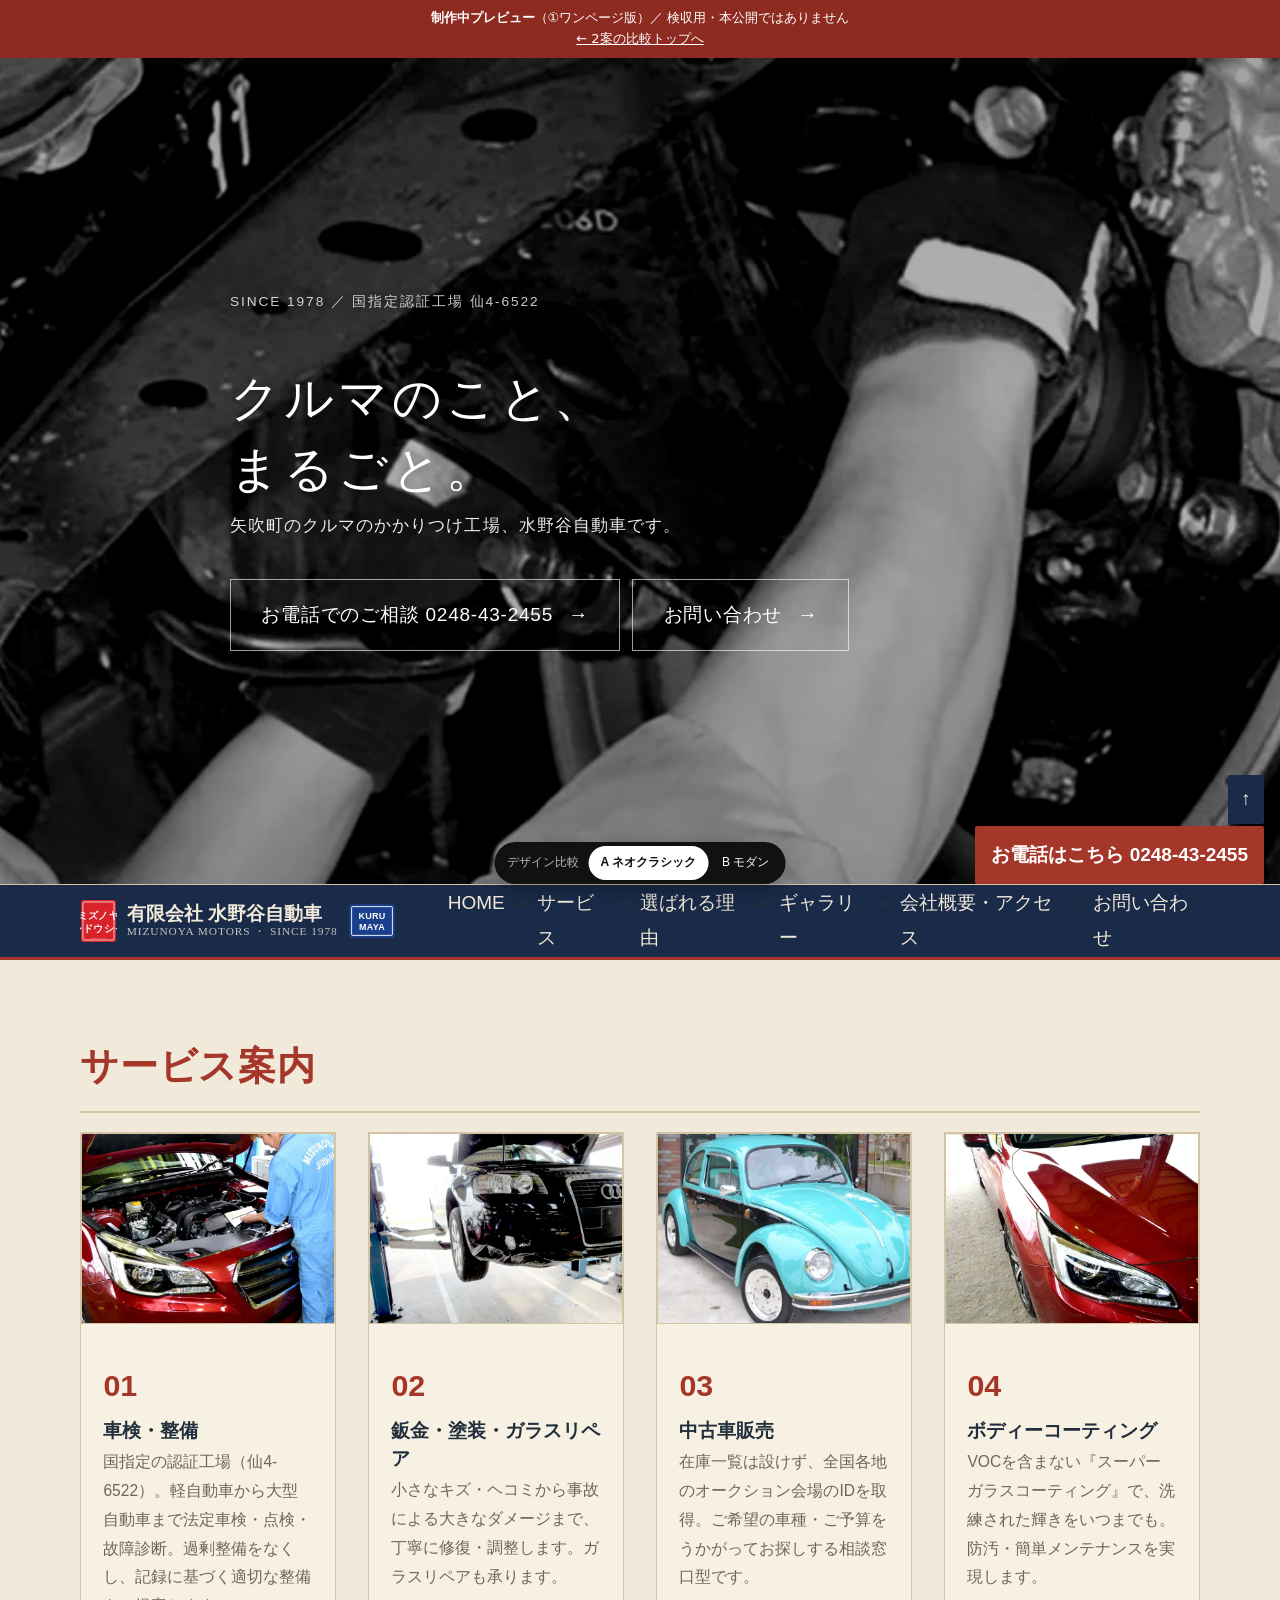
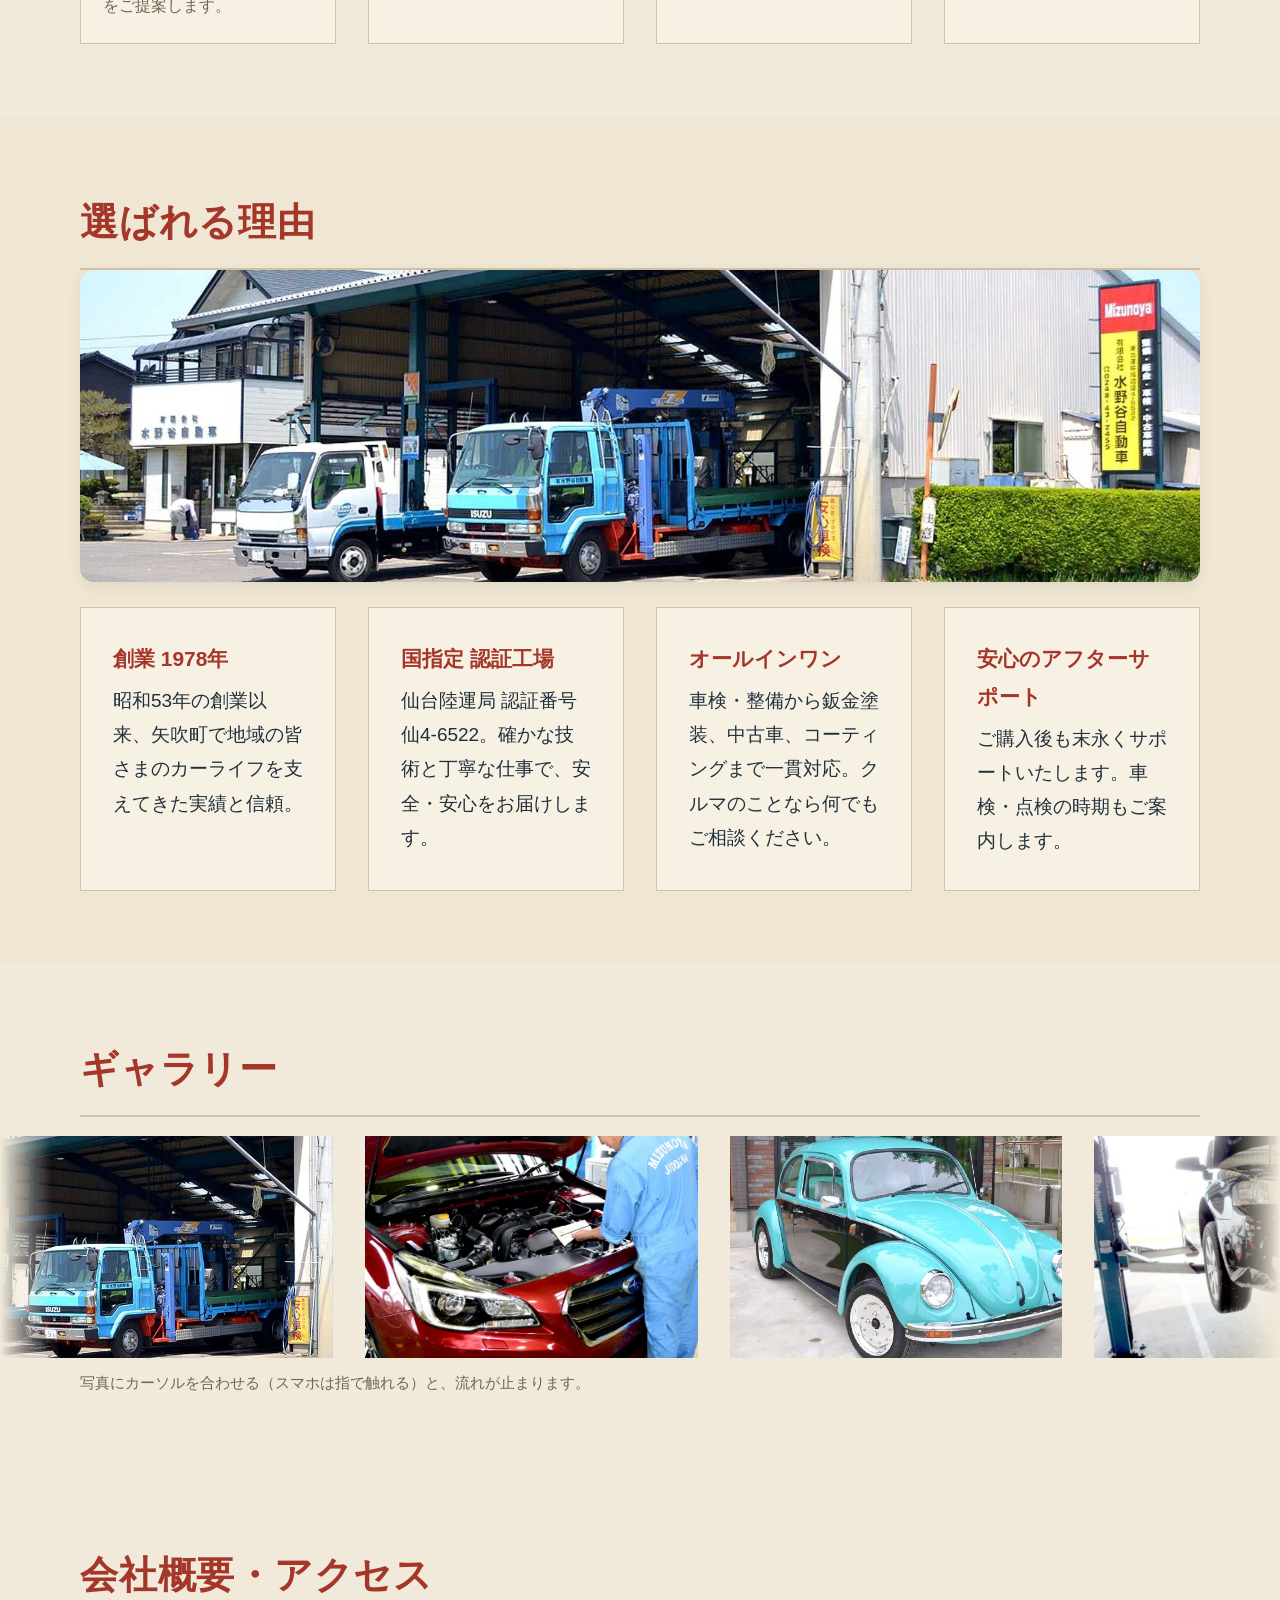
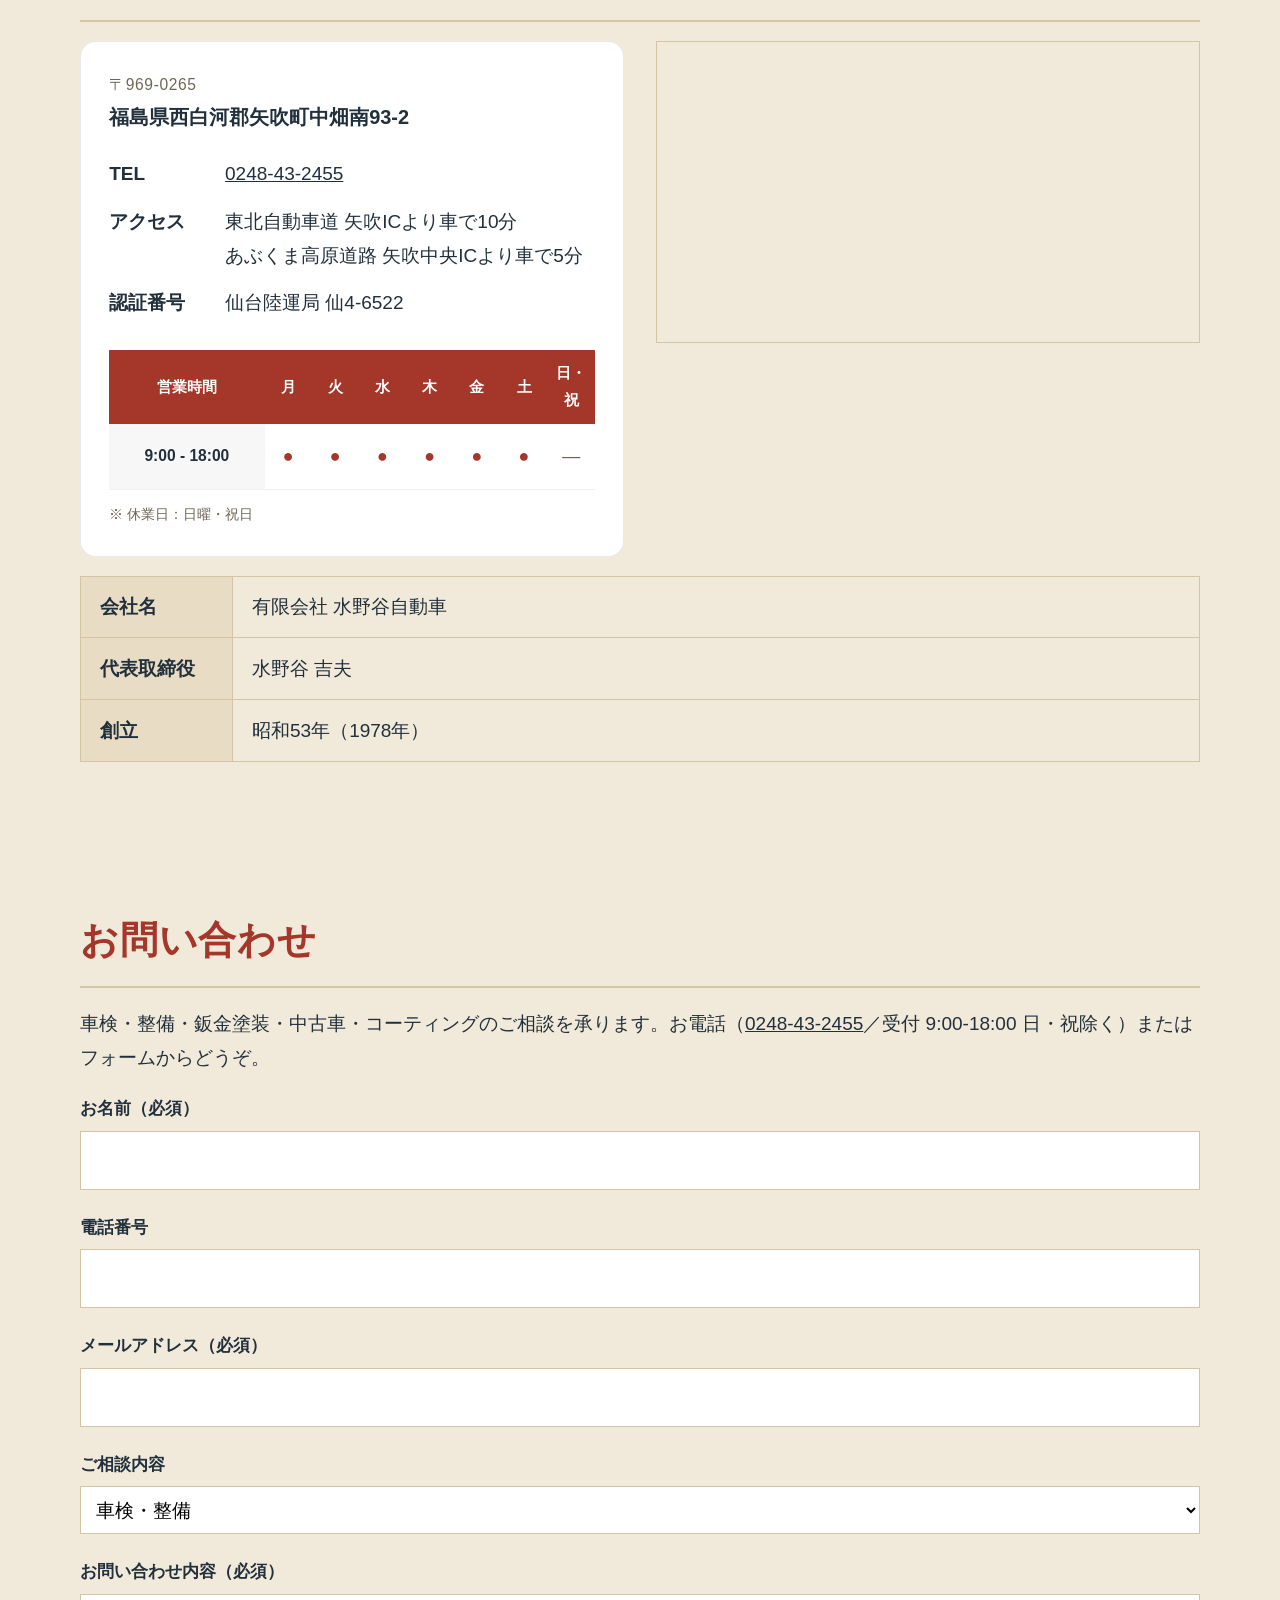
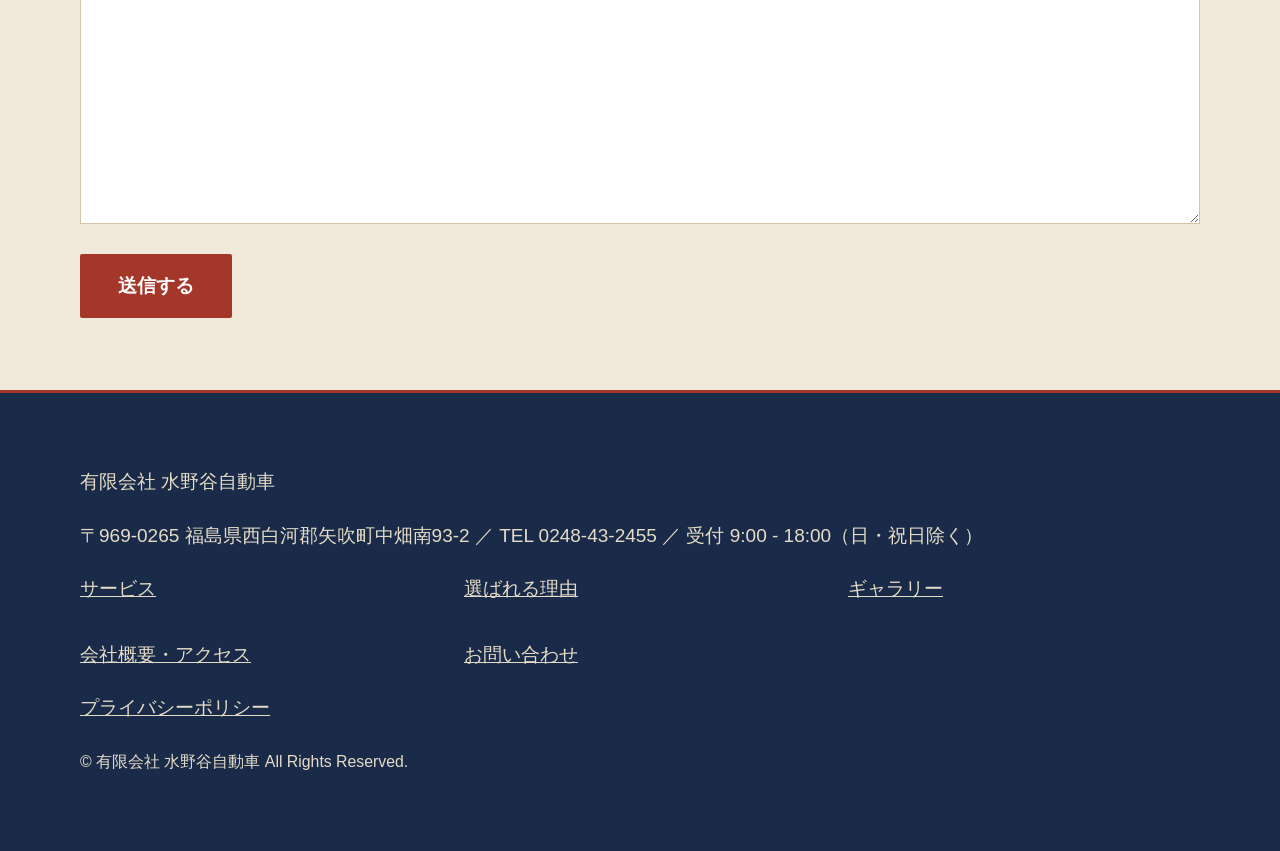
==== onepage/index.html @ 3c75d646 "選ばれる理由に会社の外観写真を追加 Co-Authored-By: Claude Opus 5 <noreply@anthropic.com> Claude-Session: https://clau" ====
<!DOCTYPE html>
<!-- =========================================================
     水野谷自動車HP 新版 ワンページ（A/B共通・実写真入り）
     2026-07-30 ルイージ（Lane A）。社長決定：7ページ→1ページスクロール型。
     ★現行公開版（別リポ mizunoya-hp @7850508）は保全。旧下層6ページは archive/ に退避。
     ★色/書体/装飾は tokens-A.css(ネオクラシック)/tokens-B.css(モダン) で切替（?theme=A/B・既定A）。
     ★写真は現行版の実写真のうち「水野谷の実店舗/実作業/実車」のみ採用。ストック（高層ビル・ヘッドセット女性）は除去済。
========================================================= -->
<html lang="ja">
<head>
  <meta http-equiv="Cache-Control" content="no-cache, no-store, must-revalidate">
  <meta http-equiv="Pragma" content="no-cache">
  <meta http-equiv="Expires" content="0">
  <meta name="robots" content="noindex,nofollow,noarchive">
<meta charset="utf-8">
<meta name="viewport" content="width=device-width, initial-scale=1">
<title>有限会社 水野谷自動車 | 福島県矢吹町のクルマのかかりつけ工場 SINCE 1978</title>
<meta name="description" content="福島県西白河郡矢吹町の有限会社 水野谷自動車。SINCE 1978、国指定認証工場（仙4-6522）。車検整備・鈑金塗装・中古車販売・ボディーコーティングまで、クルマのことをまるごとお任せください。">
<link rel="stylesheet" href="assets/css/structure.css?v=1762608315">
<script>(function(){var p=new URLSearchParams(location.search);var s;try{s=localStorage.getItem('mizTheme')}catch(e){}var t=((p.get('theme')||s||'A')+'').toUpperCase();if(t!=='B')t='A';document.documentElement.setAttribute('data-theme',t);document.write('<link id="theme-css" rel="stylesheet" href="assets/css/tokens-'+t+'.css?v=1762608315">');})();</script>
<noscript><link rel="stylesheet" href="assets/css/tokens-A.css?v=1762608315"></noscript>
<link rel="icon" href="assets/img/favicon.svg" type="image/svg+xml">
<link rel="canonical" href="https://bunchan-groobeat.github.io/mizunoya-hp/">
<meta property="og:type" content="website">
<meta property="og:site_name" content="有限会社 水野谷自動車">
<meta property="og:locale" content="ja_JP">
<meta property="og:url" content="https://bunchan-groobeat.github.io/mizunoya-hp/">
<meta property="og:title" content="有限会社 水野谷自動車 | 福島県矢吹町のクルマのかかりつけ工場 SINCE 1978">
<meta property="og:description" content="SINCE 1978、国指定認証工場（仙4-6522）。車検整備・鈑金塗装・中古車販売・ボディーコーティングまで、クルマのことをまるごとお任せください。">
<meta property="og:image" content="https://bunchan-groobeat.github.io/mizunoya-hp/assets/img/mv4.webp">
<meta name="twitter:card" content="summary_large_image">
<script type="application/ld+json">
{
  "@context": "https://schema.org",
  "@type": "AutoRepair",
  "@id": "https://bunchan-groobeat.github.io/mizunoya-hp/#business",
  "name": "有限会社 水野谷自動車",
  "alternateName": "ミズノヤシドウシャ",
  "url": "https://bunchan-groobeat.github.io/mizunoya-hp/",
  "image": "https://bunchan-groobeat.github.io/mizunoya-hp/assets/img/mv4.webp",
  "telephone": "0248-43-2455",
  "foundingDate": "1978",
  "founder": { "@type": "Person", "name": "水野谷 吉夫" },
  "address": { "@type": "PostalAddress", "postalCode": "969-0265", "addressCountry": "JP", "addressRegion": "福島県", "addressLocality": "西白河郡矢吹町", "streetAddress": "中畑南93-2" },
  "geo": { "@type": "GeoCoordinates", "latitude": 37.178028, "longitude": 140.317530 },
  "hasMap": "https://maps.google.com/?q=37.178028,140.317530",
  "areaServed": { "@type": "AdministrativeArea", "name": "福島県西白河郡矢吹町およびその周辺" },
  "openingHoursSpecification": [{ "@type": "OpeningHoursSpecification", "dayOfWeek": ["Monday","Tuesday","Wednesday","Thursday","Friday","Saturday"], "opens": "09:00", "closes": "18:00" }],
  "sameAs": ["https://www.instagram.com/yoshimasa_mizunoya/"],
  "makesOffer": [
    { "@type": "Offer", "itemOffered": { "@type": "Service", "name": "車検・整備", "description": "国指定の認証工場による車検・整備。過剰整備をなくし記録に基づく整備を提案。" } },
    { "@type": "Offer", "itemOffered": { "@type": "Service", "name": "鈑金・塗装・ガラスリペア", "description": "小さなキズから事故の大きなダメージまで。ガラスリペアも含め修復。" } },
    { "@type": "Offer", "itemOffered": { "@type": "Service", "name": "中古車販売", "description": "全国オークションIDから相談窓口型でご希望の一台をお探し。" } },
    { "@type": "Offer", "itemOffered": { "@type": "Service", "name": "ボディーコーティング", "description": "VOCを含まないスーパーガラスコーティングで輝きを長く保つ。" } }
  ]
}
</script>
<!-- FAQ余地：将来「よくある質問（車検の予約/代車/見積無料 等）」を可視ブロックで追加後に FAQPage を付与する。可視本文なしでの FAQPage は付けない（Googleガイドライン）。 -->
</head>
<body id="top">
<div style="position:sticky;top:0;z-index:99999;background:#8d2b20;color:#fff;padding:8px 12px;font-size:13px;line-height:1.6;text-align:center;font-family:system-ui,sans-serif">
  <strong>制作中プレビュー</strong>（①ワンページ版）／ 検収用・本公開ではありません
  <br><a href="../" style="color:#fff;text-decoration:underline">← 2案の比較トップへ</a>
</div>
<a class="skip-link" href="#main">本文へスキップ</a>

  <!-- 1. ヒーロー（★2026-08-10 社長指示：上段を全面写真にし、その中にメッセージを重ねる）
       旧：左にテキスト／右に写真の2カラム（.hero）
       新：写真を画面幅いっぱいの背景にして、その上に文字を置く（.hero--full）

       ★★2026-08-10 社長指示：ヘッダー（ロゴ＋ナビ）を写真の下へ移した。★★
       参考サイト（四日市モータース商会）と同じ配置。
       写真が画面の上端から始まることで、1枚の写真として成立する。
       ・ヘッダーは position:sticky のままなので、スクロールすると上端に張り付く
         （＝参考サイトと同じ挙動。ナビが使えなくなることはない）
       ・HTMLの順序を入れ替えている。読み上げ順も「写真の見出し → ナビ → 本文」になる
       ・下層6ページはヘッダーが上のまま（変更していない） -->
  <section class="hero hero--full" aria-labelledby="hero-title">
    <!-- ★写真は mv1（リフト上での下回り点検＝仕事の質感が出るクローズアップ）に変更。
         参考サイトがエンジン部品のクローズアップをモノクロで使っており、
         「店舗の外観」より「手を動かしている現場」の方がその型に近いため。
         ★店舗外観（mv4.webp）に戻す場合は src を差し替えるだけ。 -->
    <img class="hero-bg" src="assets/img/mv1.webp" alt="リフト上での下回り点検・整備" fetchpriority="high">
    <div class="hero-inner">
      <div class="wrap">
        <div class="hero-text stack">
          <!-- ★2026-08-10：社長提示の参考サイト（四日市モータース商会）の型に寄せた。
               借りたのは「規則」だけ：
                 ①全面写真をモノクロにして、その上に白文字を置く
                 ②見出しは明朝・字間を広げる（重厚・老舗の質感）
                 ③アクセント色を使わない（無彩色で通す）
                 ④リードは細い明朝で行を分け、行間を広くとる
                 ⑤ボタンは塗りをやめ、細い白枠＋右矢印にする
               文章・画像・コードは一切転記していない（文言は既存のものをそのまま使用）。 -->
          <p class="hero-badge">SINCE 1978 ／ 国指定認証工場 仙4-6522</p>
          <h1 id="hero-title" class="hero-copy">クルマのこと、<br>まるごと。</h1>
          <!-- ★2026-08-13 社長指示：「車検・整備／鈑金塗装／中古車販売／コーティング。」の行を削除。
               すぐ下のサービス案内が同じ4つを並べており重複していた。
               ★残した1行は店の位置づけ（どこの・何の店か）で、サービス一覧とは役割が違う。 -->
          <p class="hero-lead">矢吹町のクルマのかかりつけ工場、水野谷自動車です。</p>
          <p class="hero-actions">
            <a class="btn btn-tel" href="tel:0248-43-2455">お電話でのご相談 0248-43-2455</a>
            <a class="btn btn-link" href="#contact">お問い合わせ</a>
          </p>
        </div>
      </div>
    </div>
  </section>

<!-- ===== ヘッダー（★写真の下。参考サイトと同じ配置） ===== -->
<header class="site-header">
  <div class="wrap">
    <a class="site-logo" href="#top">
      <img class="logo-mark" src="assets/img/logo-temp.svg" alt="" width="40" height="48">
      <span class="logo-text"><span class="logo-ja">有限会社 水野谷自動車</span><span class="logo-en">MIZUNOYA MOTORS ・ SINCE 1978</span></span>
      <img class="logo-badge" src="assets/img/badge-temp.svg" alt="KURU MAYA" width="52" height="39">
    </a>
    <button class="nav-toggle" aria-expanded="false" aria-controls="global-nav">メニュー</button>
    <nav class="global-nav" id="global-nav" aria-label="グローバルナビ">
      <ul>
        <li><a href="#top">HOME</a></li>
        <li><a href="#service">サービス</a></li>
        <li><a href="#reason">選ばれる理由</a></li>
        <li><a href="#gallery">ギャラリー</a></li>
        <li><a href="#company">会社概要・アクセス</a></li>
        <li><a href="#contact">お問い合わせ</a></li>
      </ul>
    </nav>
  </div>
</header>

<main id="main">
  <!-- ★2026-08-13 社長指示：「選ばれる理由」と文言が被っているため、
       ここにあった「強み4つ（カンプA準拠・ヒーロー直下の帯）」を削除した。
       被っていたのは4つ中3つ＝創業1978年／確かな技術と丁寧な仕事／オールインワン。
       残す側を「選ばれる理由」にした理由＝①認証番号 仙4-6522 など裏付けのある事実が書いてある
       （強み帯は「経験豊富なスタッフが丁寧に対応します」等、どの店でも書ける決まり文句だった）
       ②ナビに載っているのは「選ばれる理由」で、強み帯は正式なセクションではなかった。
       ★強み帯にしかなかった「安心のアフターサポート」は捨てず、選ばれる理由の4つ目へ移した。
       ★復元が要る場合は commit 6ec3e6b 以前に全文が残っている。 -->

  <!-- 2. サービス（旧下層の要点を集約） -->
  <section class="section services" id="service" aria-labelledby="service-title">
    <div class="wrap stack">
      <h2 id="service-title">サービス案内</h2>
      <!-- ★2026-08-10 社長指示：サービス案内を横1列に4つ並べる（旧: cols-2 で2×2） -->
      <ul class="grid cols-4 svc-list">
        <li class="svc-item"><img class="card-media" src="assets/img/catch-maintenance.webp" alt="MIZUNOYA制服のスタッフによる車検整備" loading="lazy" width="600" height="400">
          <div class="svc-body"><span class="card-no">01</span><span class="card-title">車検・整備</span>
            <p class="card-text">国指定の認証工場（仙4-6522）。軽自動車から大型自動車まで法定車検・点検・故障診断。過剰整備をなくし、記録に基づく適切な整備をご提案します。</p></div></li>
        <li class="svc-item"><img class="card-media" src="assets/img/catch-repair.webp" alt="リフト上での鈑金・塗装作業" loading="lazy" width="600" height="400">
          <div class="svc-body"><span class="card-no">02</span><span class="card-title">鈑金・塗装・ガラスリペア</span>
            <p class="card-text">小さなキズ・ヘコミから事故による大きなダメージまで、丁寧に修復・調整します。ガラスリペアも承ります。</p></div></li>
        <li class="svc-item"><img class="card-media" src="assets/img/mv3.webp" alt="復元されたクラシックカー（中古車）" loading="lazy" width="600" height="400">
          <div class="svc-body"><span class="card-no">03</span><span class="card-title">中古車販売</span>
            <p class="card-text">在庫一覧は設けず、全国各地のオークション会場のIDを取得。ご希望の車種・ご予算をうかがってお探しする相談窓口型です。</p></div></li>
        <li class="svc-item"><img class="card-media" src="assets/img/catch-coating.webp" alt="ボディーコーティングによる艶" loading="lazy" width="600" height="400">
          <div class="svc-body"><span class="card-no">04</span><span class="card-title">ボディーコーティング</span>
            <p class="card-text">VOCを含まない『スーパーガラスコーティング』で、洗練された輝きをいつまでも。防汚・簡単メンテナンスを実現します。</p></div></li>
      </ul>
    </div>
  </section>

  <!-- 3. 選ばれる理由 -->
  <section class="section reason" id="reason" aria-labelledby="reason-title">
    <div class="wrap stack">
      <h2 id="reason-title">選ばれる理由</h2>
      <!-- ★2026-08-13 社長指示：選ばれる理由に会社の外観写真を入れる。
           mv4 は 1500×417（比3.60:1）の帯写真なので、**切らずに元の比率のまま**帯として敷く。
           ★object-fit:cover で切ると、左の事務所の社名看板と右の黄色い看板が両方とも枠外に出る
             （社名が読めるのがこの写真の価値なので、切らない方を選んだ）。
           ★理由4つの「上」に置いている＝先に店の姿を見せてから理由を読ませるため。 -->
      <figure class="reason-photo">
        <img src="assets/img/mv4.webp" alt="有限会社 水野谷自動車の店舗外観。事務所と整備工場、キャリアカー、道路沿いの看板" loading="lazy" width="1500" height="417">
      </figure>
      <!-- ★2026-08-13：3つ→4つ。削除した強み帯にしかなかった「安心のアフターサポート」を
           ここへ移したため（情報を捨てずに重複だけ消す）。あわせて cols-3 → cols-4 にして
           サービス案内と同じ4つ並びに揃えた。 -->
      <ul class="grid cols-4 reason-list">
        <li class="reason-item"><span class="reason-head">創業 1978年</span><p>昭和53年の創業以来、矢吹町で地域の皆さまのカーライフを支えてきた実績と信頼。</p></li>
        <li class="reason-item"><span class="reason-head">国指定 認証工場</span><p>仙台陸運局 認証番号 仙4-6522。確かな技術と丁寧な仕事で、安全・安心をお届けします。</p></li>
        <li class="reason-item"><span class="reason-head">オールインワン</span><p>車検・整備から鈑金塗装、中古車、コーティングまで一貫対応。クルマのことなら何でもご相談ください。</p></li>
        <li class="reason-item"><span class="reason-head">安心のアフターサポート</span><p>ご購入後も末永くサポートいたします。車検・点検の時期もご案内します。</p></li>
      </ul>
    </div>
  </section>

  <!-- 4. ギャラリー（実写真のみ）
       ★2026-08-10 社長指示：横に自動で流れるスライドにする（参考＝カネゴン整骨院の施術メニュー）。
       借りた規則：①横に自動で流れる ②画面端で写真が見切れて「先がある」と分かる ③途切れず繋がる
       ★外部ライブラリは使わない（このサイトは静的HTML＋最小JSの方針。CDN依存を増やさない）。
         CSSアニメーションで実装し、写真の並びを2組に複製して、
         1組ぶん進んだ時点で先頭に戻すことで「途切れずに繋がる」ように見せる。
       ★2組目は aria-hidden="true"（読み上げで同じ写真が2回読まれるのを防ぐ）。 -->
  <section class="section gallery" id="gallery" aria-labelledby="gallery-title">
    <div class="wrap stack">
      <h2 id="gallery-title">ギャラリー</h2>
    </div>
    <!-- ★wrap の外に出して画面幅いっぱいに流す（端で見切れる形にするため） -->
    <div class="marquee" role="group" aria-label="施設と作業の写真">
      <div class="marquee__track">
        <!-- 1組目（読み上げ対象） -->
        <figure class="marquee__item"><img src="assets/img/mv4.webp" alt="店舗外観・キャリアカー" loading="lazy" width="600" height="400"></figure>
        <figure class="marquee__item"><img src="assets/img/catch-maintenance.webp" alt="車検整備の作業" loading="lazy" width="600" height="400"></figure>
        <figure class="marquee__item"><img src="assets/img/mv3.webp" alt="復元クラシックカー" loading="lazy" width="600" height="400"></figure>
        <figure class="marquee__item"><img src="assets/img/catch-repair.webp" alt="鈑金・塗装" loading="lazy" width="600" height="400"></figure>
        <figure class="marquee__item"><img src="assets/img/maintenance-diagnostic.webp" alt="システム診断機" loading="lazy" width="600" height="400"></figure>
        <figure class="marquee__item"><img src="assets/img/catch-coating.webp" alt="ボディーコーティングの艶" loading="lazy" width="600" height="400"></figure>
        <!-- 2組目（繋ぎ目を消すための複製。読み上げ・検索の対象外） -->
        <figure class="marquee__item" aria-hidden="true"><img src="assets/img/mv4.webp" alt="" loading="lazy" width="600" height="400"></figure>
        <figure class="marquee__item" aria-hidden="true"><img src="assets/img/catch-maintenance.webp" alt="" loading="lazy" width="600" height="400"></figure>
        <figure class="marquee__item" aria-hidden="true"><img src="assets/img/mv3.webp" alt="" loading="lazy" width="600" height="400"></figure>
        <figure class="marquee__item" aria-hidden="true"><img src="assets/img/catch-repair.webp" alt="" loading="lazy" width="600" height="400"></figure>
        <figure class="marquee__item" aria-hidden="true"><img src="assets/img/maintenance-diagnostic.webp" alt="" loading="lazy" width="600" height="400"></figure>
        <figure class="marquee__item" aria-hidden="true"><img src="assets/img/catch-coating.webp" alt="" loading="lazy" width="600" height="400"></figure>
      </div>
    </div>
    <p class="wrap marquee__note">写真にカーソルを合わせる（スマホは指で触れる）と、流れが止まります。</p>
  </section>

  <!-- 5. 会社概要・アクセス -->
  <section class="section company" id="company" aria-labelledby="company-title">
    <div class="wrap stack">
      <h2 id="company-title">会社概要・アクセス</h2>
      <!-- ★2026-08-13 社長指示：アクセスをカネゴン整骨院の型にする。
           借りたのは骨格だけ＝①白い角丸カード ②〒を小さく・住所を大きく ③ラベル＋値の並び
           ④営業時間を曜日ごとの表にして ● と — で示す ⑤注記は小さくグレー。
           ★表の中身は既存の記載からのみ作成＝「受付時間 9:00-18:00（日・祝日除く）」。
             昼休み・土曜の短縮営業などは記載が無いので勝手に作らない（要確認事項として社長へ報告）。
           ★● と — は目で見る記号なので、読み上げ用に .visually-hidden で「営業」「休業」を添えている。 -->
      <div class="company-grid grid cols-2">
        <div class="access-card">
          <p class="access-zip">〒969-0265</p>
          <p class="access-addr">福島県西白河郡矢吹町中畑南93-2</p>
          <dl class="access-list">
            <div class="access-row"><dt>TEL</dt><dd><a href="tel:0248-43-2455">0248-43-2455</a></dd></div>
            <div class="access-row"><dt>アクセス</dt><dd>東北自動車道 矢吹ICより車で10分<br>あぶくま高原道路 矢吹中央ICより車で5分</dd></div>
            <div class="access-row"><dt>認証番号</dt><dd>仙台陸運局 仙4-6522</dd></div>
          </dl>
          <table class="hours-table">
            <thead>
              <tr>
                <th scope="col">営業時間</th>
                <th scope="col">月</th><th scope="col">火</th><th scope="col">水</th>
                <th scope="col">木</th><th scope="col">金</th><th scope="col">土</th>
                <th scope="col">日・祝</th>
              </tr>
            </thead>
            <tbody>
              <tr>
                <th scope="row">9:00 - 18:00</th>
                <td class="is-open">●<span class="visually-hidden">営業</span></td>
                <td class="is-open">●<span class="visually-hidden">営業</span></td>
                <td class="is-open">●<span class="visually-hidden">営業</span></td>
                <td class="is-open">●<span class="visually-hidden">営業</span></td>
                <td class="is-open">●<span class="visually-hidden">営業</span></td>
                <td class="is-open">●<span class="visually-hidden">営業</span></td>
                <td class="is-off">—<span class="visually-hidden">休業</span></td>
              </tr>
            </tbody>
          </table>
          <p class="access-note">※ 休業日：日曜・祝日</p>
        </div>
        <div class="stack">
          <div class="map-wrap"><iframe src="https://www.google.com/maps/embed?pb=!1m18!1m12!1m3!1d21385.23692636348!2d140.31753046354038!3d37.17802781918279!2m3!1f0!2f0!3f0!3m2!1i1024!2i768!4f13.1!3m3!1m2!1s0x602047feeac67baf%3A0xe16a76586732069e!2z44CSOTY5LTAyNjUg56aP5bO255yM6KW_55m95rKz6YOh55-i5ZC555S65Lit55WR5Y2X77yZ77yT4oiS77yS!5e0!3m2!1sja!2sjp!4v1603087754512!5m2!1sja!2sjp" width="100%" height="300" style="border:0" allowfullscreen loading="lazy" referrerpolicy="no-referrer-when-downgrade" title="有限会社 水野谷自動車 地図"></iframe></div>
        </div>
      </div>
      <!-- ★アクセスをカード化したことで表から抜けた「会社概要」の項目はここに残す。
           所在地・TEL・受付時間・認証番号は上のカードにあるため重複させない。 -->
      <table class="info-table">
        <tbody>
          <tr><th scope="row">会社名</th><td>有限会社 水野谷自動車</td></tr>
          <tr><th scope="row">代表取締役</th><td>水野谷 吉夫</td></tr>
          <tr><th scope="row">創立</th><td>昭和53年（1978年）</td></tr>
        </tbody>
      </table>
    </div>
  </section>

  <!-- 6. お問い合わせ -->
  <section class="section contact" id="contact" aria-labelledby="contact-title">
    <div class="wrap stack">
      <h2 id="contact-title">お問い合わせ</h2>
      <p>車検・整備・鈑金塗装・中古車・コーティングのご相談を承ります。お電話（<a href="tel:0248-43-2455">0248-43-2455</a>／受付 9:00-18:00 日・祝除く）またはフォームからどうぞ。</p>
      <!-- ★action の YOUR_FORM_ID は Formspree本番ID受領後に差し替え -->
      <form class="contact-form stack" action="https://formspree.io/f/YOUR_FORM_ID" method="POST">
        <p class="form-field"><label for="f-name">お名前<span aria-hidden="true">（必須）</span></label><input id="f-name" name="name" type="text" required autocomplete="name"></p>
        <p class="form-field"><label for="f-tel">電話番号</label><input id="f-tel" name="tel" type="tel" autocomplete="tel"></p>
        <p class="form-field"><label for="f-email">メールアドレス<span aria-hidden="true">（必須）</span></label><input id="f-email" name="email" type="email" required autocomplete="email"></p>
        <p class="form-field"><label for="f-cat">ご相談内容</label>
          <select id="f-cat" name="category">
            <option>車検・整備</option><option>鈑金・塗装・ガラスリペア</option><option>中古車販売</option><option>ボディーコーティング</option><option>その他</option>
          </select></p>
        <p class="form-field"><label for="f-msg">お問い合わせ内容<span aria-hidden="true">（必須）</span></label><textarea id="f-msg" name="message" rows="6" required></textarea></p>
        <p><button type="submit">送信する</button></p>
        <p class="form-status" hidden aria-live="polite"></p>
      </form>
    </div>
  </section>
</main>

<!-- ===== フッター ===== -->
<footer class="site-footer">
  <div class="wrap stack">
    <p>有限会社 水野谷自動車</p>
    <p>〒969-0265 福島県西白河郡矢吹町中畑南93-2 ／ TEL 0248-43-2455 ／ 受付 9:00 - 18:00（日・祝日除く）</p>
    <nav aria-label="フッターナビ"><ul class="grid cols-3">
      <li><a href="#service">サービス</a></li>
      <li><a href="#reason">選ばれる理由</a></li>
      <li><a href="#gallery">ギャラリー</a></li>
      <li><a href="#company">会社概要・アクセス</a></li>
      <li><a href="#contact">お問い合わせ</a></li>
    </ul></nav>
    <p class="footer-sub"><a href="privacy.html">プライバシーポリシー</a></p>
    <p><small>&copy; 有限会社 水野谷自動車 All Rights Reserved.</small></p>
  </div>
</footer>

<a class="floating-tel" href="tel:0248-43-2455">お電話はこちら 0248-43-2455</a>
<a class="return-top" href="#top" aria-label="ページ上部へ戻る">↑</a>
<script src="assets/js/site.js?v=1762608315"></script>
</body>
</html>
---- onepage/assets/css/structure.css ----
/* =========================================================
   水野谷自動車HP 新版 — 構造CSS（A/B共通・デザイン非依存）
   2026-07-30 ルイージ作成（Lane A）
   ---------------------------------------------------------
   ★このファイルには「A/Bで割れる装飾（色・書体・影・角丸・具体的な余白の作り込み）」は書かない。
     書いてよいのは：リセット／ボックスモデル／レイアウト骨格（grid/flex）／レスポンシブ／
     アクセシビリティ（可視フォーカス等）／構造的な間隔スケールのみ。
   ★色・書体は下の :root プレースホルダ（グレースケール仮）を参照する。
     8/1の社長A/B選定後、design-tokens.css（別ファイル）で上書きして確定させる想定。
========================================================= */

/* ---- デザイントークン（プレースホルダ・グレースケール仮） ---- */
/* ※本番の色/書体は A/B 選定後に design-tokens.css で上書きする。ここは骨格を成立させるための最小仮値。 */
:root{
  --color-text: #1a1a1a;          /* 仮 */
  --color-bg: #ffffff;            /* 仮 */
  --color-muted: #666666;         /* 仮 */
  --color-line: #dddddd;          /* 仮 */
  --color-brand: #555555;         /* 仮（A/Bで確定） */
  --color-accent: #333333;        /* 仮（A/Bで確定） */
  --font-base: system-ui, -apple-system, "Hiragino Sans", "Yu Gothic", sans-serif; /* 仮 */
  --font-head: var(--font-base);  /* 仮（A/Bで見出し書体を確定） */

  /* 構造トークン（デザイン非依存・確定でよい） */
  /* ★★2026-08-10 真因の是正：「画像以外が小さい」の原因はコンテナ幅だった。★★
     社長の環境（CSS幅 約3840px＝4K）では上限1560pxで頭打ちになり、
     コンテンツが画面の41%に収まって左右が広大に空いていた
     （太郎の環境1919pxでは75%を使えていたため気づけなかった）。
     写真だけ width:100% で画面幅に追従するので、対比で文字が小さく見える。
     → 上限を 1560px → 2000px へ。4K画面で52%まで使えるようになる。
     ★上限を外さない理由：長い文章の1行が伸びすぎると読みにくい（日本語は40〜50文字が限度）。
       文章が長い箇所は個別に max-width を当てている（例：ヒーローの文字ブロック820px）。 */
  /* ★★2026-08-10 確定：「太郎の環境（CSS 1919px）の見え方がベスト」と社長判断。★★
     その環境ではコンテナが画面の74%（1420px）だった。この比率を画面幅に比例させる。
     上限2900pxは 4K（3840px）で 74% を確保できる値。
       1919px → 1420px（74%）＝太郎の環境そのまま
       2560px → 1894px（74%）
       3840px → 2842px（74%）＝社長の環境で太郎と同じ比率になる */
  --wrap-max: clamp(1120px, 74vw, 2900px);
  --gap: clamp(16px, 3vw, 32px);
  --section-y: clamp(40px, 6vw, 72px);   /* カンプ密度に合わせ過剰余白を抑制 */
  --header-h: 64px;
}

/* ---- リセット ---- */
*,*::before,*::after{ box-sizing:border-box; }
html{
  -webkit-text-size-adjust:100%; scroll-behavior:smooth;
  /* ★2026-08-10 社長指摘「画像以外が小さい」の是正。
     原因：基準フォントサイズを指定していなかったため、どんな大画面でもブラウザ既定の16pxのまま。
           写真は width:100% で画面幅に追従するので、大きな画面では写真だけが大きくなり、
           文字が取り残されて小さく見えていた。
     対策：基準を画面幅に連動させる。rem 指定の文字（本文・見出し・ラベル）がまとめて追従する。
     ★下限16pxは維持（小さい画面で読めなくならないように）。上限20pxで止める（際限なく大きくしない）。 */
  /* ★★2026-08-10 再是正：社長の環境はCSS上「約960px幅」として扱われている★★
     （高解像度モニタ／OSの拡大設定のため。スクリーンショットの実測から逆算した）。
     1.15vw だと 960px では 11px しか出ず、下限17pxのまま＝小さく見えていた。
     ・下限を18pxに上げる（960px相当の環境で効く値）
     ・係数を1.3vwに上げ、1568px付近で20px、1920pxで21pxに届かせる
     ★vw だけに頼ると「画面が広い＝文字も大きい」前提になるが、
       高DPI環境では画面が物理的に大きくても vw の値は小さい。下限側が効く設計にする。 */
  /* ★★2026-08-10 三度目の是正：上限21pxで止まっていたのが原因の可能性が高い。★★
     社長の画面では「太郎の画面より小さい」＝社長の環境の方がCSS幅が広く、
     vwの値が上限に達して頭打ちになっていたと考えられる（4K相当の可能性）。
     ・上限を 21px → 28px へ引き上げ、広い画面でも伸びるようにする
     ・係数は 1.3vw → 0.68vw に下げる（そうしないと中間の画面で急に大きくなる）
     ★プレビュー入口に画面幅の診断表示を入れた。実測値が分かり次第、この数値を確定させる。 */
  /* ★★2026-08-10 確定：太郎の環境（1919px）で基準19px＝画面幅の0.99%。
     この比率をそのまま係数にする。これで社長の環境（3840px）では38pxになり、
     太郎の画面と「同じ比率」＝同じ見え方になる。
       下限19px … 狭い画面（スマホ〜1920px）では19pxを保つ＝太郎の環境の値
       上限40px … 際限なく大きくしない歯止め（4Kで38pxなので実質かからない） */
  font-size:clamp(19px, 0.99vw, 40px);
}
body{ margin:0; font-family:var(--font-base); color:var(--color-text); background:var(--color-bg); line-height:1.8; }
img,svg,video{ max-width:100%; height:auto; display:block; }
a{ color:inherit; }
h1,h2,h3,h4,p,ul,ol,figure{ margin:0; }
ul[class]{ list-style:none; padding:0; }
button{ font:inherit; cursor:pointer; }

/* ---- 可読性・アクセシビリティ ---- */
:focus-visible{ outline:2px solid var(--color-accent); outline-offset:2px; }
.visually-hidden{ position:absolute; width:1px; height:1px; padding:0; margin:-1px; overflow:hidden; clip:rect(0 0 0 0); white-space:nowrap; border:0; }
.skip-link{ position:absolute; left:8px; top:-40px; background:var(--color-bg); padding:8px 12px; transition:top .2s; z-index:1000; }
.skip-link:focus{ top:8px; }

/* ---- レイアウト骨格 ---- */
.wrap{ width:min(100% - 2*var(--gap), var(--wrap-max)); margin-inline:auto; }
.section{ padding-block:var(--section-y); }
.stack > * + *{ margin-top:1em; }
.grid{ display:grid; gap:var(--gap); }
.cols-2{ grid-template-columns:repeat(2, 1fr); }
.cols-3{ grid-template-columns:repeat(3, 1fr); }
.cols-4{ grid-template-columns:repeat(4, 1fr); }

/* ---- ヘッダー/ナビ（骨格） ---- */
.site-header{ position:sticky; top:0; z-index:100; background:var(--color-bg); border-bottom:1px solid var(--color-line); }
.site-header .wrap{ display:flex; align-items:center; justify-content:space-between; min-height:var(--header-h); }
.global-nav ul{ display:flex; gap:var(--gap); }
.nav-toggle{ display:none; background:none; border:1px solid var(--color-line); padding:8px 12px; }

/* ロゴ（カンプ準拠：赤カタカナロゴ＋社名＋KURU MAYAバッジ） */
.site-header{ min-height:auto; }
.site-header .wrap{ min-height:72px; gap:12px; }
.site-logo{ display:flex; align-items:center; gap:10px; text-decoration:none; flex:0 0 auto; }
.logo-mark{ height:44px; width:auto; display:block; }
.logo-badge{ height:36px; width:auto; display:block; }
.logo-text{ display:flex; flex-direction:column; line-height:1.12; }
.logo-ja{ font-weight:800; font-size:1.02rem; white-space:nowrap; }
.logo-en{ font-size:.6rem; letter-spacing:.08em; opacity:.8; white-space:nowrap; }

/* 強み4つ帯 */
.strength-list{ list-style:none; padding:0; }
.st-head{ display:block; font-weight:700; margin-bottom:.3em; }

@media (max-width:900px){ .logo-en{ display:none; } }
@media (max-width:768px){ .logo-badge{ display:none; } .logo-ja{ font-size:.9rem; } .strength-list.cols-4{ grid-template-columns:1fr 1fr; } }

/* ---- カード骨格（サービス一覧など） ---- */
.card{ border:1px solid var(--color-line); padding:var(--gap); display:block; }

/* ---- フッター骨格 ---- */
.site-footer{ border-top:1px solid var(--color-line); padding-block:var(--section-y); }

/* ---- パンくず骨格 ---- */
.breadcrumb{ font-size:.85rem; color:var(--color-muted); padding-block:12px; }
.breadcrumb ol{ display:flex; flex-wrap:wrap; gap:.4em; list-style:none; padding:0; margin:0; }

/* ---- フォーム骨格 ---- */
.form-field{ display:block; }
.form-field label{ display:block; margin-bottom:.3em; }
.form-field input,.form-field textarea,.form-field select{ width:100%; padding:.6em; border:1px solid var(--color-line); font:inherit; }
.form-status{ margin-top:1em; }
.form-status[hidden]{ display:none; }

/* ---- フローティング電話（骨格・位置のみ） ---- */
.floating-tel{ position:fixed; right:16px; bottom:16px; z-index:200; padding:12px 16px; border:1px solid var(--color-line); background:var(--color-bg); }
.return-top{ position:fixed; right:16px; bottom:76px; z-index:200; }

/* ---- レスポンシブ（骨格・スマホファースト） ---- */
@media (max-width: 768px){
  .cols-2,.cols-3,.cols-4{ grid-template-columns:1fr; }
  .global-nav{ display:none; }
  .global-nav.is-open{ display:block; position:absolute; left:0; right:0; top:var(--header-h); background:var(--color-bg); border-bottom:1px solid var(--color-line); }
  .global-nav.is-open ul{ flex-direction:column; padding:var(--gap); }
  .nav-toggle{ display:inline-block; }
}
@media (min-width: 769px) and (max-width: 1024px){
  .cols-4{ grid-template-columns:repeat(2, 1fr); }
}

/* ---- A/B比較トグル（提示・比較用。最終版では削除） ---- */
.theme-toggle{ position:fixed; left:50%; bottom:16px; transform:translateX(-50%); z-index:500;
  display:flex; align-items:center; gap:2px; background:#111; color:#fff; padding:4px; border-radius:999px;
  font-size:12px; box-shadow:0 6px 20px rgba(0,0,0,.3); }
.theme-toggle .tt-label{ padding:0 8px; opacity:.7; }
.theme-toggle a{ color:#fff; text-decoration:none; padding:6px 12px; border-radius:999px; white-space:nowrap; }
.theme-toggle a[aria-current="true"]{ background:#fff; color:#111; font-weight:700; }
@media (max-width:520px){ .theme-toggle{ font-size:11px; } .theme-toggle .tt-label{ display:none; } }

/* ---- ワンページ：アンカーのスクロール位置（sticky header分オフセット） ---- */
main > section[id]{ scroll-margin-top: calc(var(--header-h) + 8px); }

/* ---- ヒーロー/メディアのレイアウト（骨格・テーマ共通） ---- */
.hero{ padding-block: clamp(28px,5vw,64px); }
.hero .wrap{ display:grid; gap:var(--gap); grid-template-columns:1.05fr .95fr; align-items:stretch; }
.hero-text{ align-self:center; }
.hero-media{ display:flex; }
.hero-media img{ width:100%; height:100%; min-height:260px; max-height:460px; object-fit:cover; }
.hero-copy{ word-break:normal; overflow-wrap:break-word; }
/* ★2026-08-10：スマホで見出しの改行が不自然になる件の是正（社長指摘）。
   原因＝<br> で改行位置を決めているが、その行が画面幅に収まらないと勝手に折り返し、
   最終行に1〜2文字だけ残る（例：「ご希望から探しま／す。」）。
   text-wrap:balance は各行の長さを均等化するので、この1〜2文字の孤立が起きにくくなる。
   ★文言もHTMLも変えないため、社長検収済みページの内容には一切影響しない。
   ★非対応ブラウザでは無視されるだけで崩れない（プログレッシブ・エンハンスメント）。 */
.hero-copy{ text-wrap: balance; }
/* リード文は balance より pretty が適切（最終行に1語だけ残るのを防ぐ用途） */
.hero-lead, .page__desc{ text-wrap: pretty; }

/* =========================================================
   トップのヒーロー：全面写真＋文字を重ねる（★2026-08-10 社長指示）
   ★既存の .hero（下層ページの2カラム）は一切変えていない。
     .hero--full が付いたときだけ上書きする形にしている。
   ========================================================= */
.hero--full{
  position:relative;
  padding:0;                 /* .hero の上下padding を打ち消す（写真を端まで見せる） */
  display:grid;
  /* ★文字は縦の中央〜やや下。参考サイトが「写真を十分に見せてから文字が現れる」配置のため */
  align-items:center;
  overflow:hidden;
  /* スマホは縦に伸びすぎないよう svh（アドレスバーを除いた実高さ）を使う */
  min-height:clamp(480px, 74svh, 760px);
  isolation:isolate;         /* 下の ::after が他の要素に影響しないよう層を閉じる */
  background:#111;           /* 写真の読み込み前でも白飛びしない */
}
/* 写真は背景として全面に敷く。object-fit:cover で縦横比を保ったまま埋める */
.hero--full .hero-bg{
  position:absolute; inset:0;
  width:100%; height:100%;
  object-fit:cover;
  object-position:center center;
  z-index:0;
  /* ★モノクロ化（参考サイトの質感）。
     grayscale だけだと眠くなるので、コントラストを少し立てて締める。 */
  filter:grayscale(1) contrast(1.08) brightness(.82);
}
/* ★暗幕。参考サイトはPC表示で暗幕をほぼ使っていない（写真自体が暗いため）。
   ★2026-08-10 是正：左を濃く落としていたら「写真が見えず文字だけ目立つ」状態になり、
   PCで見づらくなっていた（社長指摘）。全体をごく薄く均一に落とすだけにする。 */
.hero--full::after{
  content:'';
  position:absolute; inset:0;
  background:linear-gradient(to bottom, rgba(0,0,0,.22) 0%, rgba(0,0,0,.14) 45%, rgba(0,0,0,.3) 100%);
  z-index:1;
}

/* ---- 暗幕の濃さ：比較用の修飾クラス（★2026-08-13 社長指示「実物を見て決める」） ----
   「薄め」は現行と同じ値をそのまま書いている＝基準点として動かさないため。
   詳細度は .hero--full::after と同じ土俵なので、クラスを1つ足せば勝てる。
   ★決まったら勝った方の値を .hero--full::after 本体へ書き戻し、この2クラスは削除する。 */
.hero--full.ov-light::after{
  background:linear-gradient(to bottom, rgba(0,0,0,.22) 0%, rgba(0,0,0,.14) 45%, rgba(0,0,0,.30) 100%);
}
.hero--full.ov-strong::after{
  background:linear-gradient(to bottom, rgba(0,0,0,.50) 0%, rgba(0,0,0,.42) 45%, rgba(0,0,0,.60) 100%);
}

/* ---- 写真の「引き」：どこまで切らずに見せるか（★2026-08-13 社長指示「もっと画像ひけないか」） ----
   前提の実測：catch-maintenance は 800×560（1.43:1）。ヒーロー枠は 1919×760（2.53:1）。
   object-fit:cover は枠を埋める最小倍率まで拡大するので 2.40倍になり、
   表示は 1919×1343 ＝ **上下あわせて583px（43%）が切り落とされている**。
   ★元素材にこれ以上引いた写真は無い（受け渡しzipを全点確認済み）。よって表示側で引く。

   ・hero--tall    … 枠を高くして切り落とし量を減らす（43% → 約25%）。写真は大きいまま
   ・hero--contain … 切らずに全体を見せる。左右に余る分は同じ写真を強くぼかして埋める
                     （単色で埋めると「余白」に見えるが、ぼかしなら1枚の写真として繋がって見える）
   ★決まったら勝った方を .hero--full 本体へ書き戻し、残りは削除する。 */
.hero--full.hero--tall,
/* ★contain にも同じ高さを与える。低い枠のまま全体表示すると写真が横に収まりきらず、
   左右のぼかしが画面の43%を占めて「素材不足を誤魔化している」ように見えた（実測・2026-08-13）。
   枠を高くすると写真が1420pxまで伸び、ぼかしは26%に下がる。 */
.hero--full.hero--contain{ min-height:clamp(560px, 92svh, 1080px); }

.hero--full.hero--contain .hero-bg{ object-fit:contain; }
/* ぼかしの下地。--hero-img は生成時にインラインstyleで渡す（写真ごとに変わるため）。
   inset を負にしているのは、blur の縁が内側に淡く出るのを枠の外へ逃がすため。
   ★.hero--full は overflow:hidden なので、はみ出しは見えない。 */
.hero--full.hero--contain::before{
  content:'';
  position:absolute; inset:-5%;
  z-index:0;
  background-image:var(--hero-img);
  background-size:cover;
  background-position:center center;
  filter:grayscale(1) blur(28px) brightness(.55);
}
/* スマホは縦長で、contain だと写真が細い帯になって何が写っているか分からなくなる。
   縦画面では従来どおり cover（切って埋める）に戻す。 */
@media (max-width:768px){
  .hero--full.hero--contain .hero-bg{ object-fit:cover; }
  .hero--full.hero--contain::before{ display:none; }
}

/* ---- ヘッダー色：紺／白（★2026-08-13 社長指示） ----
   ★★セレクタを `:root[data-theme] .site-header.hdr--*` にする理由（.hero--split で踏んだ罠と同じ）★★
   tokens-A.css の `:root[data-theme="A"] .site-header`（詳細度 0,3,0）が structure.css より後に読まれる。
   ・素の `.site-header.hdr--navy`（0,2,0）→ 負ける
   ・`:root[data-theme] .site-header.hdr--navy`（0,4,0）→ 勝つ ← これを使う
   ★紺＝テーマAの既定色、白＝テーマBの既定色。よってこの2択は事実上 A/B案 と連動する。
   ★決まったら勝った方だけを残し、負けた方のクラスは削除する。 */
:root[data-theme] .site-header.hdr--navy{ background:#1a2b49; border-bottom:3px solid #a4362a; }
:root[data-theme] .site-header.hdr--navy a{ color:#f1e9d9; }
:root[data-theme] .site-header.hdr--navy .nav-toggle{ color:#f1e9d9; border-color:#3a4a68; background:transparent; }
:root[data-theme] .site-header.hdr--white{ background:#fff; border-bottom:1px solid #d9d9d9; }
:root[data-theme] .site-header.hdr--white a{ color:#1a1a1a; }
:root[data-theme] .site-header.hdr--white .nav-toggle{ color:#1a1a1a; border-color:#d9d9d9; background:transparent; }
.hero--full .hero-inner{ position:relative; z-index:2; width:100%; padding-block:clamp(28px,5vw,56px); }
/* ★.hero .wrap は2カラム（テキスト＋写真）指定なので、写真が背景に移った全面版では1カラムに戻す。
   これを書かないと、文字が左半分の幅に押し込まれて右半分が空く。 */
.hero--full .wrap{ grid-template-columns:1fr; }
/* 写真の上なので、テーマA/Bに関わらず白系で固定する（可読性を優先）
   ★★セレクタを `:root[data-theme]` から始めるのは必須。★★
   tokens-A.css は `:root[data-theme="A"] .hero-copy{ color:var(--color-brand) }`（濃紺）を
   structure.css より後に読み込むため、`.hero--full .hero-copy`（クラス2つ）では負けて
   見出しが濃紺のまま＝暗い写真に沈んで読めなくなる（2026-08-10 実機で発生）。
   font-size だけ対処して color を忘れていたのが原因。色・枠・背景も同じ強さで書く。 */
/* ★2026-08-10 是正：PC では文字ブロックを中央に置く（参考サイトのPC表示に合わせる）。
   左に寄せていたら、広い画面で文字が左端に孤立して見づらくなっていた（社長指摘）。
   ブロックは中央、ブロックの中身は左揃え（参考サイトと同じ形）。 */
:root[data-theme] .hero--full .hero-text{
  color:#fff;
  /* ★★2026-08-10 重要：max-width ではなく width で指定する。★★
     justify-self:center を当てた grid item は「内容に合わせて縮む」（fit-content）ため、
     max-width:820px を書いても実際の幅は最も広い子要素（見出し＝約460px）に留まる。
     その結果ボタン2つ（合計約564px）が入りきらず、PCでも縦2段に折り返していた。
     width で幅を確定させれば、ボタンは横に並ぶ。 */
  width:min(820px, 100%);
  /* ★grid の子なので margin:auto だけでは中央に来ない（stretch で左詰めになる）。
     justify-self:center が要る。ここを落としていて左寄りのままだった。 */
  justify-self:center;
  margin-inline:auto;
  text-align:left;
}
:root[data-theme] .hero--full .hero-copy{ color:#fff; text-shadow:0 2px 14px rgba(0,0,0,.55); }
:root[data-theme] .hero--full .hero-lead{ color:rgba(255,255,255,.92); text-shadow:0 1px 10px rgba(0,0,0,.6); }
/* ★前置きは枠を付けず、細い白文字で小さく置く（参考サイトの型。枠を付けると軽くなる） */
:root[data-theme] .hero--full .hero-badge{
  display:block;
  color:rgba(255,255,255,.8);
  background:none; border:none; padding:0; border-radius:0;
  letter-spacing:.14em;
  font-weight:400;
  margin-bottom:.8em;
  text-shadow:0 1px 8px rgba(0,0,0,.6);
}
/* ★ボタンは塗りをやめ、細い白枠＋右矢印にする（参考サイトの型）。
   塗りボタンは元気で親しみやすいが、重厚さは出ない。
   ★下部の常時表示の電話ボタン（.floating-tel）は塗りのまま残している
     ＝実用（すぐ電話したい人）を犠牲にしないため。 */
:root[data-theme] .hero--full .hero-actions{ display:flex; flex-wrap:wrap; gap:12px; margin-top:1.8em; }
/* ★ここも `:root[data-theme]` 必須。テーマ側が .btn-tel に赤の塗りを当てているため、
   詳細度で勝たないと枠線ボタンにならない（実機で塗りのまま出ていた）。 */
:root[data-theme] .hero--full .hero-actions .btn,
:root[data-theme] .hero--full .hero-actions .btn-tel,
:root[data-theme] .hero--full .hero-actions .btn-link{
  background:none;
  background-color:transparent;
  color:#fff;
  border:1px solid rgba(255,255,255,.62);
  border-radius:0;
  padding:.95em 1.6em;
  letter-spacing:.04em;
  font-weight:400;
  display:inline-flex; align-items:center; gap:.8em;
  transition:background-color .2s ease, border-color .2s ease;
}
:root[data-theme] .hero--full .hero-actions .btn::after{ content:'→'; font-size:1.05em; line-height:1; }

/* ---- ボタンの主従（★2026-08-13 社長「電話番号、お問い合わせが微妙」） ----
   直した3点：
   ①🔴**電話番号が折り返しで割れていた**（`white-space` 未指定。幅が足りないと「0248-43-」/「2455」
     の2行になる。実測で発生）→ nowrap で絶対に割らせない
   ②電話と問い合わせが**同じ見た目で主従が無かった**（上の1本のセレクタで両方を同じ姿にしていた）
     → 電話＝白ベタで最前面、問い合わせ＝細枠のまま。写真の上で白ベタが一番強い
   ③電話にも「→」が付いていた → 矢印は「次に進む」の記号で発信の合図ではないので外す
   ★★セレクタは `:root[data-theme]` から始めること。★★
     上の既存ルールが (0,5,0) なので、`.hero--full.btn-v2 ...`（0,4,0）では負ける。
   ★HTMLは一切変えていない（CSSだけで主従を作る）＝確定後に本体へ写しやすい。 */
:root[data-theme] .hero--full.btn-v2 .hero-actions .btn-tel{
  background:#fff;
  background-color:#fff;
  color:#111;
  border-color:#fff;
  font-weight:700;
  white-space:nowrap;
}
:root[data-theme] .hero--full.btn-v2 .hero-actions .btn-tel::after{ content:none; }
:root[data-theme] .hero--full.btn-v2 .hero-actions .btn-tel:hover,
:root[data-theme] .hero--full.btn-v2 .hero-actions .btn-tel:focus-visible{
  background-color:#f1e9d9;
  border-color:#f1e9d9;
}
/* 電話を主役にした以上、問い合わせは一段引く（枠線を細く・文字を白のまま） */
:root[data-theme] .hero--full.btn-v2 .hero-actions .btn-link{
  border-color:rgba(255,255,255,.5);
}

/* ---- 電話ボタンを差し色の赤にする（★2026-08-13 社長「メッセージとの差別化ができていない」） ----
   ★白ベタでは足りない理由＝**ヒーローの文字がすべて白**なので、白いボタンは
     見出し・リードと同じ色の面になり「メッセージの一部」に見える。色を変えて初めて層が分かれる。
   ★赤は新しい色ではない。**元に戻すだけ**である：
     ・`tokens-A.css` に `:root[data-theme="A"] .btn-tel{ background:var(--color-accent) }` が元からある
       （全面写真化したとき、上のルールでわざわざ打ち消して白枠にしていた）
     ・右下の常時表示ボタン `.floating-tel` も同じ `--color-accent`
     → 赤にすると「電話＝赤」がサイト全体で一貫する
   ★`var(--color-accent)` を使うのでテーマに追従する（A＝ブリック赤 #a4362a／B＝鮮赤 #e02718）。
     どちらも白文字とのコントラストは4.5:1以上（AA相当）を満たす値。
   ★トレードオフ＝参考サイトから借りた「⑤アクセント色を使わない（無彩色で通す）」からは外れる。
     ただし本サイトはロゴ・ヘッダー下線・見出しに既に赤を使っており、ヒーローだけが無彩色だった。 */
:root[data-theme] .hero--full.btn-v3 .hero-actions .btn-tel{
  background:var(--color-accent);
  background-color:var(--color-accent);
  color:#fff;
  border-color:var(--color-accent);
  font-weight:700;
  white-space:nowrap;          /* ★電話番号を割らせない（v2と同じ） */
}
:root[data-theme] .hero--full.btn-v3 .hero-actions .btn-tel::after{ content:none; }
:root[data-theme] .hero--full.btn-v3 .hero-actions .btn-tel:hover,
:root[data-theme] .hero--full.btn-v3 .hero-actions .btn-tel:focus-visible{
  /* 暗くするのではなく少し明るくする＝写真の上では暗くすると沈んで「押せない」ように見えるため */
  filter:brightness(1.12);
  border-color:var(--color-accent);
}
:root[data-theme] .hero--full.btn-v3 .hero-actions .btn-link{
  border-color:rgba(255,255,255,.5);
}
@media (max-width:768px){
  :root[data-theme] .hero--full.btn-v3 .hero-actions .btn-tel{
    justify-content:center;
    font-size:.95rem;
    letter-spacing:.02em;
  }
}
/* スマホ：縦積み＋幅100%になるため、白ベタの電話ボタンは中央寄せにして
   ラベルと番号が両端に離れないようにする（間延びして押しにくくなるのを防ぐ）。 */
@media (max-width:768px){
  :root[data-theme] .hero--full.btn-v2 .hero-actions .btn-tel{
    justify-content:center;
    font-size:.95rem;
    letter-spacing:.02em;
  }
}
:root[data-theme] .hero--full .hero-actions .btn:hover,
:root[data-theme] .hero--full .hero-actions .btn:focus-visible{
  background-color:rgba(255,255,255,.14);
  border-color:#fff;
}
/* ★2026-08-10 社長指摘「ブラウザだと文字が小さい」の是正。
   原因：全面写真にしたことで周囲が広くなり、同じ文字サイズでも小さく見えるようになった
        （2カラム時はテキストが左半分に収まっていたので相対的に大きく見えていた）。
   ★セレクタを `:root[data-theme]` から始めているのは詳細度の都合。
     tokens-A/B.css は structure.css より後に読み込まれるため、
     `.hero--full .hero-copy`（クラス2つ）では :root[data-theme="A"] .hero-copy（3つ）に負けて効かない。
     A/B どちらのテーマでも効かせるため、属性値を指定しない [data-theme] にしている。 */
:root[data-theme] .hero--full .hero-copy{
  /* ★明朝を全面ヒーロー専用に指定。
     テーマ側の --font-head は「A/Bで確定」の仮状態（実体はゴシック）なので触っていない。
     参考サイトの重厚さは明朝と字間の広さから来ているため、ここだけ明朝にする。 */
  font-family:"Yu Mincho","YuMincho","Hiragino Mincho ProN","Hiragino Mincho Pro","MS PMincho",serif;
  font-weight:500;              /* 明朝は太らせると濁るので控える */
  /* ★2026-08-10 是正：参考サイトのPC表示を実測したら見出しは約47pxだった。
     一度 86px まで上げたが、それでは大きすぎて写真とぶつかり「見づらい」状態になっていた。
     ★大事なのは文字の絶対サイズではなく「写真がしっかり見えて、文字が邪魔しない」比率。 */
  /* ★★2026-08-10 再是正：社長の環境（CSS上960px幅）では 3vw = 28.8px しか出ず、
     下限 1.9rem（=32px）が効いて小さく見えていた（実測32px）。
     ・下限を 2.6rem（基準18pxで46.8px）に上げる → 960px環境で46.8px
     ・係数を 4.4vw に上げる → 1568px環境では上限 3.2rem(57.6px) が効く
     ★上限で止めるのが要点。一度 86px まで上げて「見づらい」と言われたので、
       広い画面では上限を効かせて写真とぶつからない大きさに保つ。 */
  /* ★上限を rem ではなく px で固定する。
     rem にすると基準フォントが上がった分だけ上限も上がり、
     広い画面で 64〜67px まで伸びてしまう（前に86pxで「見づらい」と言われた方向へ戻る）。
     58px は、こちらの環境（1568px）で見て良好だった 57.6px とほぼ同値。 */
  /* ★上限58pxで頭打ちになっていた。広い画面でも伸びるよう上限を90pxへ。
     係数は 4.4vw → 2.2vw に下げる（中間の画面で急激に大きくならないように）。
     ★★2026-08-10 追記：基準フォントを 0.99vw（画面幅に比例）に変えたので、
       2.6rem のほうが画面幅に追従するようになった。clamp は max(min, min(推奨,上限)) なので
       広い画面では 2.6rem（=下限）が勝ち、2.2vw と 90px は実質かからない。これは意図どおり。
       残してあるのは、狭い画面で 2.6rem を下げたくなったときの受け皿として。
       実測：768px→49.4px ／ 1919px→49.4px ／ 2560px→65px ／ 3840px→98.8px
       ＝どの画面でも「太郎の環境（1919px）と同じ、画面幅の2.57%」になる。 */
  font-size:clamp(2.6rem, 2.2vw, 90px);
  line-height:1.42;             /* 明朝は行間を広くとる（詰めると重い） */
  letter-spacing:.08em;         /* ★字間の広さが「老舗」の質感をつくる */
}
:root[data-theme] .hero--full .hero-lead{
  font-family:"Yu Mincho","YuMincho","Hiragino Mincho ProN","Hiragino Mincho Pro","MS PMincho",serif;
  font-weight:400;
  font-size:clamp(.9rem, 1.35vw, 1.05rem);
  line-height:2.1;              /* リードは特に行間を広く（参考サイトの読み心地） */
  letter-spacing:.06em;
  margin-top:.2em;
}
:root[data-theme] .hero--full .hero-badge{
  font-size:clamp(.72rem, 1vw, .84rem);
}
/* ★2026-08-10：ここにあった min-height の重複指定を削除した。
   同じプロパティを3箇所（定義部・ここ・メディアクエリ）で指定していて、
   どれが効いているのか追えない状態になっていた。高さは下のメディアクエリ2つに集約する。 */

/* ★★2026-08-10 社長指示：初期表示が「写真 ＋ ヘッダー（会社名・ナビ）」だけで
   画面がちょうど埋まるようにする（参考サイトのPC表示と同じ）。★★
   ・写真の高さ ＋ ヘッダーの高さ = 画面の高さ になるよう、ヘッダー分を引く
   ・従来は 86svh を写真に与えていたため、そこにヘッダーが積み上がって
     ヘッダーが画面の下へ押し出されていた（＝1画面に収まっていなかった）
   ・1px はヘッダー下端の境界線
   ★プレビューでは上部に「制作中プレビュー」の帯がある分だけ下にずれる。
     本番にはこの帯が無いので、ぴったり収まる。 */
@media (min-width:769px){
  /* ★実測：ヘッダーの高さは --header-h（64px）ではなく 72px。
     L79 の `.site-header .wrap{ min-height:72px }` がメディアクエリの外にあり、
     PCでもこちらが効いている（--header-h を引くと 8px ぶん画面からはみ出す）。
     ＋1px は border-bottom。 */
  .hero--full{ min-height:calc(100svh - 73px); }
}

@media (max-width:768px){
  /* ★スマホは参考サイトも「左上寄せ・やや大きめ」に変えている（PCとは別の型）。
     ここだけは中央寄せを解除して左に戻す。 */
  :root[data-theme] .hero--full .hero-text{ margin-inline:0; }
  /* 字間 .08em を足すと1文字ぶん余計に幅を食うので、文字サイズは控えめにする
     （「クルマのこと、」7文字＋字間が1行に収まる値） */
  :root[data-theme] .hero--full .hero-copy{ font-size:clamp(1.95rem, 7.6vw, 2.5rem); letter-spacing:.06em; }
  :root[data-theme] .hero--full .hero-lead{ font-size:.88rem; line-height:2.0; }
  .hero--full{ min-height:clamp(460px, 70svh, 620px); align-items:center; }
  /* スマホはボタンを縦に積む（横並びだと1つが極端に細くなる） */
  :root[data-theme] .hero--full .hero-actions{ flex-direction:column; align-items:stretch; }
  :root[data-theme] .hero--full .hero-actions .btn{ width:100%; justify-content:space-between; }
}

/* =========================================================
   トップの見出しを1文字ずつ打ち込む演出（★2026-08-10 社長指示）
   ★大前提：JSが動かないときは「何もしない＝全文が普通に見える」状態にする。
     そのため .is-typing（JSが付けるクラス）が付いたときだけ文字を隠す。
     CSSを先に書いて隠してしまうと、JSが失敗した瞬間に見出しが消えて事故になる。
   ========================================================= */
.hero-copy.is-typing .tw-char{
  opacity:0;
  /* わずかに下から持ち上げる。打鍵の「置く」感じを出す（大きく動かすと軽くなる） */
  transform:translateY(.12em);
  transition:opacity .18s ease, transform .18s ease;
}
.hero-copy.is-typing .tw-char.is-on{
  opacity:1;
  transform:translateY(0);
}
/* 見出しを打ち終わるまで、リード文とボタンは出さない
   （先に見えていると「打っている途中なのに続きがある」不自然さが出る）

   ★★セレクタを .js-tw から始めているのが要点。★★
   .js-tw は JS が「これから演出する」と決めたときだけ <html> に付けるクラス。
   これを付けずに素で opacity:0 と書くと、JSが読み込めなかった・エラーで止まった瞬間に
   リード文とボタンが永久に消える（社名も電話番号も見えないページになる）。
   隠す判断はJSが動いている証拠があるときだけ行う。 */
.js-tw .hero--full .hero-text .hero-lead,
.js-tw .hero--full .hero-text .hero-actions{
  opacity:0;
  transform:translateY(.3em);
  transition:opacity .5s ease, transform .5s ease;
}
.js-tw .hero--full .hero-text.is-typed .hero-lead,
.js-tw .hero--full .hero-text.is-typed .hero-actions{
  opacity:1;
  transform:translateY(0);
}
/* ★動きを減らす設定の方には演出しない（JS側でも判定しているが、CSS側でも二重に保証する） */
@media (prefers-reduced-motion: reduce){
  .hero-copy.is-typing .tw-char{ opacity:1; transform:none; transition:none; }
  .js-tw .hero--full .hero-text .hero-lead,
  .js-tw .hero--full .hero-text .hero-actions{ opacity:1; transform:none; transition:none; }
}

/* =========================================================
   ギャラリー：横に自動で流れるスライド（★2026-08-10 社長指示）
   参考＝カネゴン整骨院の施術メニュー。借りた規則は
     ①横に自動で流れる ②画面端で見切れる ③途切れず繋がる の3点のみ。
   ★外部ライブラリを使わずCSSだけで実装している（CDN依存を増やさない方針）。
   仕組み：写真6枚を2組（計12枚）並べ、1組ぶん（-50%）進んだ時点で先頭へ戻す。
           2組目が1組目と同じ並びなので、戻った瞬間が見えない＝途切れず繋がる。
   ========================================================= */
.marquee{
  overflow:hidden;        /* 画面端で見切れる形にする */
  margin-top:1em;
  /* 端に向かって少しフェードさせ、「まだ先がある」ことを示す */
  mask-image:linear-gradient(to right, transparent 0, #000 4%, #000 96%, transparent 100%);
}
.marquee__track{
  display:flex;
  width:max-content;      /* 中身の幅ぶんだけ伸ばす（折り返させない） */
  gap:var(--gap);
  /* ★2組で1周。1組ぶん進んだら先頭に戻る。
     速度は「ゆっくり流れて写真が見える」ことを優先（40秒で1周）。 */
  animation:marquee-scroll 40s linear infinite;
}
.marquee__item{
  flex:0 0 auto;
  width:clamp(240px, 26vw, 380px);
  margin:0;
}
.marquee__item img{
  display:block;
  width:100%;
  aspect-ratio:3/2;
  object-fit:cover;
}
@keyframes marquee-scroll{
  from{ transform:translateX(0); }
  /* gap のぶんだけ半分を超える必要があるため calc で補正する。
     これを入れないと1周ごとに写真1枚ぶんの隙間が生まれてカクつく。 */
  to{ transform:translateX(calc(-50% - var(--gap) / 2)); }
}
/* ★止める手段を必ず用意する（自動で動くものは止められないと読みづらい）。
   カーソルを乗せたとき・キーボードで触れたときに停止する。 */
.marquee:hover .marquee__track,
.marquee:focus-within .marquee__track{ animation-play-state:paused; }

.marquee__note{ font-size:.78rem; color:var(--color-muted); margin-top:.8em; }

/* ★動きを減らす設定にしている方には流さない（既存の reduce 指定と同じ思想）。
   止まった状態でも6枚が横スクロールで見られるようにする。 */
@media (prefers-reduced-motion: reduce){
  .marquee__track{ animation:none; }
  .marquee{ overflow-x:auto; }
}

/* ---- サービス（画像上・本文下のカード。旧下層の要点を集約） ---- */
.svc-list{ list-style:none; padding:0; }
.svc-item{ display:flex; flex-direction:column; overflow:hidden; }
.svc-item .card-media{ width:100%; aspect-ratio:16/10; object-fit:cover; }
.svc-body{ padding: var(--gap); }
.svc-body .card-no,.svc-body .card-title{ display:block; }

/* ★2026-08-10 社長指示：サービス案内を横1列4つに。
   4カラムにするとカード1枚が細くなる（1160pxのコンテナで1枚あたり約266px）ため、
   そのままだと文字が詰まって読みにくい。狭い幅向けに調整する。 */
@media (min-width:1025px){
  /* 4枚を1列に並べたとき、カード内の余白と文字を少し詰めて窮屈さを避ける */
  .svc-list.cols-4 .svc-body{ padding:calc(var(--gap) * .7); }
  .svc-list.cols-4 .card-title{ font-size:1.02rem; line-height:1.45; }
  /* ★2026-08-13 是正：`.svc-list.cols-4 .card-text`（0,3,0）は
     tokens-A/B.css の `:root[data-theme="A"] .card-text{ font-size:.92rem }`（0,3,0）と同点で、
     tokens が後に読まれるため**この .82rem は効いていなかった**（このリポジトリ定番の詳細度の罠）。
     `:root[data-theme]` を足して (0,5,0) にして勝たせる。 */
  :root[data-theme] .svc-list.cols-4 .card-text{ font-size:.82rem; line-height:1.85; }
  /* 写真は縦長寄りにして、細いカードでも被写体が分かるようにする */
  .svc-list.cols-4 .card-media{ aspect-ratio:4/3; }
}
/* ★タブレット幅では4列だと細すぎるので2列にする（1列4つは1025px以上のみ） */
@media (min-width:769px) and (max-width:1024px){
  .svc-list.cols-4{ grid-template-columns:repeat(2, 1fr); }
}

/* ---- 選ばれる理由 ---- */
.reason-list{ list-style:none; padding:0; }
.reason-head{ display:block; font-weight:700; margin-bottom:.3em; }

/* ---- 選ばれる理由：会社の外観写真（★2026-08-13 社長指示） ----
   ★`aspect-ratio` を元画像と同じ 1500/417 にしているのが要点＝**切らない**。
     cover で切ると、左の事務所の社名看板と右の黄色い看板が両方とも枠外に出る。
     社名が読めることがこの写真の価値なので、全体を見せる方を選んだ。
   ★角丸と影は改良版カード（.reason-list--v2）と揃えている。 */
.reason-photo{ margin:0 0 clamp(18px, 2vw, 28px); }
.reason-photo img{
  width:100%;
  aspect-ratio:1500 / 417;
  object-fit:cover;      /* 比率が一致しているので実質は切らない。端数のズレだけ吸収する */
  display:block;
  border-radius:14px;
  box-shadow:0 4px 16px rgba(0,0,0,.07);
}
@media (max-width:768px){
  /* スマホでは元比率のままだと高さ約110pxの細い帯になる。
     少しだけ縦を足して見やすくするが、切りすぎると看板が消えるので 2.6:1 で止める。 */
  .reason-photo img{ aspect-ratio:2.6 / 1; border-radius:12px; }
}

/* ---- 選ばれる理由：見やすさの改良版（★2026-08-13 社長「もっとみやすくわかりやすくできないか」） ----
   ★見にくかった原因は色のコントラスト。実測：
     セクションの地 #efe6d3 ／ カードの地 #f7f1e4（--color-surface）／ 罫線 #d3c4a6 の1px。
     クリームの上に少し明るいクリームを置いているだけで、**カードの輪郭が立っていなかった**。
   直した4点：
     ①カードを**白地**にして地から浮かせる（効果が最も大きい。輪郭がはっきり分かれる）
     ②見出しを一段大きく（1.1rem → clamp で最大1.5rem）。4つの違いが一目で分かる
     ③見出しの下に**赤い短い罫**を引き、見出しと本文を視覚的に切り離す
       （アイコンは使わない＝社長指示。罫なら文字だけで区切りが作れる）
     ④スマホを1列 → **2×2**（サービス案内と同じ並びに揃え、1画面に4つ収める）
   ★★セレクタは `:root[data-theme]` から始めること。★★
     tokens-A の `:root[data-theme="A"] .reason-item`（0,3,0）に素のクラスでは勝てない。
   ★確定したら勝った方を本体へ書き戻し、負けた側を削除する。 */
:root[data-theme] .reason-list--v2 .reason-item{
  background:#fff;
  border:0;
  border-radius:14px;
  padding:clamp(18px, 1.8vw, 30px);
  box-shadow:0 4px 16px rgba(0,0,0,.07);
}
:root[data-theme] .reason-list--v2 .reason-head{
  font-size:clamp(1.15rem, 1.25vw, 1.5rem);
  line-height:1.4;
  margin-bottom:.45em;
}
/* 見出しの下の赤い罫。em 指定なので見出しの大きさに追従する */
:root[data-theme] .reason-list--v2 .reason-head::after{
  content:'';
  display:block;
  width:2.2em;
  height:3px;
  margin-top:.45em;
  background:var(--color-accent);
}
:root[data-theme] .reason-list--v2 .reason-item p{
  font-size:.86rem;
  line-height:2.0;
}
/* スマホ：2×2。1列だと4つ見るのに縦へ長く伸び、比較しづらい */
@media (max-width:768px){
  .reason-list--v2.cols-4{ grid-template-columns:repeat(2, 1fr); gap:12px; }
  :root[data-theme] .reason-list--v2 .reason-item{ padding:16px 14px; border-radius:12px; }
  :root[data-theme] .reason-list--v2 .reason-head{ font-size:1.0rem; }
  :root[data-theme] .reason-list--v2 .reason-item p{ font-size:.78rem; line-height:1.85; }
}

/* ---- ギャラリー ---- */
.gallery .grid img{ width:100%; aspect-ratio:4/3; object-fit:cover; }
.media-band img{ width:100%; max-height:420px; object-fit:cover; }

/* ---- 会社概要・アクセス ---- */
.company-grid{ align-items:start; }
.map-wrap{ line-height:0; }
.map-wrap iframe{ display:block; width:100%; border:0; }

/* ---- アクセス情報カード（★2026-08-13 社長指示：カネゴン整骨院の型） ----
   借りたのは骨格だけ＝①白い角丸カード ②〒は小さく・住所は大きく ③ラベル＋値の並び
   ④営業時間を曜日の表にして ● / — で示す ⑤注記は小さくグレー。
   配色・文言・データは水野谷のもの。
   ★★セレクタを `:root[data-theme]` から始めるのは必須。★★
     tokens-A/B が後に読まれるため、素のクラスでは table 系の指定に負ける箇所がある。 */
:root[data-theme] .access-card{
  background:#fff;
  border:1px solid rgba(0,0,0,.08);
  border-radius:16px;
  padding:clamp(20px, 2.2vw, 34px);
}
:root[data-theme] .access-zip{
  color:var(--color-muted);
  font-size:.82rem;
  letter-spacing:.04em;
  margin:0 0 .2em;
}
:root[data-theme] .access-addr{
  font-weight:700;
  font-size:clamp(1.05rem, 1.15vw, 1.35rem);
  line-height:1.55;
  margin:0 0 .9em;
}
.access-list{ margin:0 0 1.2em; }
/* ラベルと値を横並びに。ラベル幅を固定して値の頭を揃える＝視線が縦に落ちる */
.access-row{ display:grid; grid-template-columns:5.5em 1fr; gap:.6em; align-items:start; padding:.35em 0; }
:root[data-theme] .access-row dt{ font-weight:700; }
:root[data-theme] .access-row dd{ margin:0; line-height:1.8; }

/* 営業時間の表：見出し行を差し色でベタ塗り（参考サイトと同じ骨格） */
.hours-table{ width:100%; border-collapse:collapse; table-layout:fixed; }
:root[data-theme] .hours-table thead th{
  background:var(--color-accent);
  color:#fff;
  font-weight:700;
  font-size:.78rem;
  padding:.7em .2em;
  text-align:center;
}
/* 左端の「営業時間」列だけ広く取る（曜日は7列で均等） */
:root[data-theme] .hours-table thead th:first-child,
:root[data-theme] .hours-table tbody th{ width:32%; text-align:center; }
:root[data-theme] .hours-table tbody th{
  font-weight:700;
  font-size:.82rem;
  padding:.9em .4em;
  background:rgba(0,0,0,.03);
  border-bottom:1px solid rgba(0,0,0,.06);
}
:root[data-theme] .hours-table tbody td{
  text-align:center;
  padding:.9em .2em;
  border-bottom:1px solid rgba(0,0,0,.06);
  font-size:.95rem;
}
:root[data-theme] .hours-table .is-open{ color:var(--color-accent); }
:root[data-theme] .hours-table .is-off{ color:var(--color-muted); }
:root[data-theme] .access-note{
  color:var(--color-muted);
  font-size:.76rem;
  line-height:1.8;
  margin:.8em 0 0;
}
/* スマホ：曜日7列は詰まるので文字を小さくして収める（横スクロールは作らない） */
@media (max-width:768px){
  :root[data-theme] .access-card{ padding:18px 16px; }
  .access-row{ grid-template-columns:4.6em 1fr; }
  :root[data-theme] .hours-table thead th{ font-size:.66rem; padding:.6em .1em; }
  :root[data-theme] .hours-table tbody th{ font-size:.72rem; padding:.8em .2em; }
  :root[data-theme] .hours-table tbody td{ font-size:.85rem; padding:.8em .1em; }
}

@media (max-width:768px){
  .hero .wrap{ grid-template-columns:1fr; }
  /* ★2026-08-10：cols-2 → cols-4 に変えたので、こちらのセレクタも合わせる。
     これを直さないと、スマホで4カラムのまま極端に細いカードが並ぶ。 */
  /* ★★2026-08-13 社長指示：カネゴン整骨院の「並び」を真似る＝**スマホで2×2**。★★
     借りたのは並べ方だけ（アイコン・カードの装飾・配色は真似ない＝社長指示「アイコンはいらない」）。
     ★1列（縦にすべて積む）だと4つ見るのに4画面ぶんスクロールが要り、
       「何ができる店か」が一目で入らない。2×2なら1画面に収まる。
     ★カード1枚の幅が約半分になるため、下で余白と文字を詰める。 */
  .svc-list.cols-4{ grid-template-columns:repeat(2, 1fr); gap:12px; }
  .svc-list.cols-4 .svc-body{ padding:calc(var(--gap) * .55); }
  .svc-list.cols-4 .card-media{ aspect-ratio:4/3; }
  /* ★ここも `:root[data-theme]` から始めること。素のセレクタでは tokens 側に負ける（上と同じ罠）。 */
  :root[data-theme] .svc-list.cols-4 .card-no{ font-size:1.05rem; }
  :root[data-theme] .svc-list.cols-4 .card-title{ font-size:.92rem; line-height:1.45; }
  :root[data-theme] .svc-list.cols-4 .card-text{ font-size:.76rem; line-height:1.8; }
}

/* ---- 下層ページ 共通コンポーネント（カンプ02〜07 準拠） ---- */
.sub-label{ display:inline-block; font-weight:700; letter-spacing:.04em; }
.en-label{ display:block; font-family:var(--font-en); letter-spacing:.12em; font-size:.72rem; font-weight:700; margin-bottom:.2em; }
.sub-hero .hero-media{ position:relative; }
.cert-badge{ position:absolute; right:14px; bottom:14px; padding:.45em .9em; text-align:center; line-height:1.15; font-weight:700; }
.cert-badge strong{ display:block; font-size:1.35em; letter-spacing:.02em; }
.parts-grid{ align-items:start; }
.parts-table thead th,.parts-table thead td{ font-weight:700; }
.media-cols .feature-block img{ width:100%; aspect-ratio:5/3; object-fit:cover; margin-top:.4em; }
.brand-grid{ list-style:none; padding:0; margin:0; display:grid; grid-template-columns:repeat(5,1fr); gap:var(--gap); align-items:center; }
.brand-grid img{ max-height:40px; width:auto; margin:0 auto; object-fit:contain; }
.note-demo{ font-size:.8rem; }
@media (max-width:768px){
  .parts-grid.cols-2{ grid-template-columns:1fr; }
  .media-cols .cols-2{ grid-template-columns:1fr; }
  .brand-grid{ grid-template-columns:repeat(3,1fr); }
}

/* ---- 会社概要（カンプ06）／お問い合わせ（カンプ07） 骨格 ---- */
.center{ text-align:center; }
.page-title{ font-size:clamp(1.5rem,3.4vw,2.1rem); }

/* 06 ヒーロー：右写真の上にKURU MAYAバッジ */
.company-hero .hero-media{ position:relative; }
/* ★.hero-media img{width:100%} を打ち消す（詳細度で勝たせる）。抜けると写真の半分を覆う巨大バッジになる。 */
.company-hero .hero-media img.kuru-badge{ position:absolute; right:14px; top:14px; height:52px; width:auto; min-height:0; max-height:none; object-fit:contain; }

/* 06 ヒーロー下段の小3枚 */
.photo-row-sec{ padding-top:0; }
.photo-row img{ width:100%; aspect-ratio:16/10; object-fit:cover; }

/* 06 私たちについて（左テキスト＋右3アイコン） */
.about-grid{ display:grid; grid-template-columns:minmax(280px,1.15fr) 2fr; gap:calc(var(--gap) * 1.5); align-items:center; }
.about-grid > .stack p{ font-size:.9rem; }
.about-icons{ list-style:none; padding:0; margin:0; }
.about-icons li{ text-align:center; }
.about-icons .ico{ display:block; margin:0 auto .6em; width:56px; height:56px; }
.ico-head{ display:block; font-weight:700; font-size:1.05rem; margin-bottom:.4em; }
.about-icons p{ font-size:.9rem; }

/* 06 会社概要＋沿革 */
.profile-grid{ align-items:start; }
.history{ list-style:none; padding:0; margin:0; }
.history-item{ display:grid; grid-template-columns:5.5em 1fr; gap:.8em; padding-bottom:1.6em; position:relative; }
.history-item:not(:last-child)::before{ content:""; position:absolute; left:calc(5.5em - .8em); top:1.9em; bottom:.2em; border-left:2px solid var(--color-line); }
.hy-year{ font-weight:700; font-size:1.35rem; line-height:1.4; }
.hy-head{ display:block; font-weight:700; font-size:1.05rem; margin-bottom:.25em; }
.hy-body p{ font-size:.9rem; }

/* 06 アクセス */
.access-grid{ align-items:start; }
.access-grid img{ width:100%; aspect-ratio:16/10; object-fit:cover; }
.route-list{ list-style:none; padding:0; margin:0; display:grid; gap:8px; }
.route-list li{ display:flex; align-items:center; gap:.8em; padding:.7em 1em; }
.ico-car{ flex:0 0 auto; }

/* 06 CTA帯（枠囲み＋電話ボックス＋フォームボタン） */
.cta-box{ display:grid; grid-template-columns:minmax(320px,1.5fr) auto auto; gap:var(--gap); align-items:center; padding:clamp(20px,3vw,32px); }
.cta-lead h2{ margin-bottom:.2em; font-size:clamp(1.15rem,2.2vw,1.6rem); }
.tel-box{ display:block; text-decoration:none; text-align:center; padding:.7em 1em; }
.tel-cap{ display:block; font-size:.8rem; }
.tel-no{ display:block; font-size:clamp(1.3rem,2.6vw,1.8rem); font-weight:700; letter-spacing:.02em; }
.form-box{ text-align:center; }
.fb-head{ display:block; font-size:.9rem; }
.fb-sub{ display:block; font-weight:700; }

/* 07 ヒーロー：丸スタンプ */
.contact-hero .hero-media{ position:relative; }
.stamp-circle{ position:absolute; right:16px; bottom:16px; width:112px; height:112px; border-radius:50%;
  display:flex; flex-direction:column; align-items:center; justify-content:center; text-align:center; line-height:1.3; font-size:.78rem; }
.stamp-circle .st-line{ display:block; }
.stamp-circle .st-since{ display:block; font-size:.68rem; letter-spacing:.06em; margin-top:.2em; }

/* 07 連絡手段2枠 */
.way-card{ display:flex; align-items:flex-start; gap:1em; padding:clamp(16px,2.4vw,26px); text-decoration:none; }
.way-ico{ flex:0 0 auto; width:58px; height:58px; border-radius:50%; display:flex; align-items:center; justify-content:center; }
.way-body{ display:block; }
.way-head{ display:block; font-weight:700; font-size:.95rem; margin-bottom:.2em; }
.way-no{ display:block; font-size:clamp(1.4rem,3vw,2rem); font-weight:700; letter-spacing:.02em; line-height:1.2; }
.way-no-text{ font-size:clamp(1.2rem,2.4vw,1.6rem); }
.way-time{ display:block; font-size:.8rem; margin-top:.2em; }
.way-note{ display:block; font-size:.82rem; margin-top:.7em; padding-top:.7em; border-top:1px solid var(--color-line); }

/* 07 フォーム（整備受付票） */
.form-sheet{ padding:clamp(20px,3.2vw,40px); }
.sheet-head{ display:flex; align-items:center; gap:1em; flex-wrap:wrap; padding-bottom:.8em; margin-bottom:1.4em; }
.sheet-head h2{ margin-right:auto; }
.sheet-en{ font-size:.78rem; letter-spacing:.14em; }
.receipt-no{ display:inline-block; text-align:center; padding:.2em .8em; line-height:1.3; }
.rn-cap{ display:block; font-size:.62rem; }
.rn-no{ display:block; font-weight:700; letter-spacing:.04em; }
.form-grid{ display:grid; grid-template-columns:1fr 1fr; gap:var(--gap); }
.form-field{ margin:0; }
.form-field + .form-field, .form-grid + .form-field{ margin-top:1.2em; }
.form-grid .form-field + .form-field{ margin-top:0; }
.form-field label{ display:block; margin-bottom:.35em; font-size:.9rem; font-weight:700; }
.radio-field{ border:0; padding:0; margin:0; min-width:0; }
.radio-field legend{ font-size:.9rem; font-weight:700; margin-bottom:.35em; padding:0; }
.radio-list{ list-style:none; padding:0; margin:0; display:grid; gap:4px; }
.radio-list label{ display:flex; align-items:center; gap:.6em; font-weight:400; margin:0; padding:.5em .8em; cursor:pointer; }
.radio-list input{ width:auto; }
.field-note{ display:block; font-size:.78rem; margin-top:.3em; text-align:right; }
.agree-field{ margin-top:1.2em; }
.agree-field label{ display:flex; align-items:center; gap:.5em; font-weight:400; }
.agree-field input{ width:auto; }
.form-submit{ margin-top:1.6em; text-align:center; }
.form-submit button{ min-width:min(100%,320px); }
.req{ display:inline-block; font-size:.7rem; padding:.1em .5em; vertical-align:middle; }

/* 07 お急ぎ帯 */
.urgent-band{ display:grid; grid-template-columns:auto 1fr auto; gap:var(--gap); align-items:center; padding:clamp(16px,2.4vw,28px); }
.urgent-car{ flex:0 0 auto; }
.urgent-head{ display:block; font-weight:700; font-size:1.05rem; margin-bottom:.2em; }
.urgent-text p{ font-size:.85rem; }
.urgent-band .tel-box{ text-align:right; }
.urgent-band .tel-cap{ font-size:.75rem; }

/* 07 アクセス導線帯 */
.access-link-band{ display:flex; align-items:center; justify-content:space-between; gap:1em; flex-wrap:wrap; padding:1em clamp(16px,2.4vw,28px); text-decoration:none; }
.alb-left{ display:flex; align-items:center; gap:.7em; font-weight:700; }
.alb-right{ font-size:.9rem; }

@media (max-width:900px){
  .about-grid{ grid-template-columns:1fr; }
  .cta-box{ grid-template-columns:1fr; text-align:center; }
  .urgent-band{ grid-template-columns:auto 1fr; }
  .urgent-band .tel-box{ grid-column:1 / -1; text-align:center; }
}
@media (max-width:768px){
  .photo-row.cols-3{ grid-template-columns:1fr; }
  .about-icons.cols-3{ grid-template-columns:1fr; }
  .profile-grid.cols-2,.access-grid.cols-2,.contact-ways .cols-2{ grid-template-columns:1fr; }
  .form-grid{ grid-template-columns:1fr; }
  .form-grid .form-field + .form-field{ margin-top:1.2em; }
  .history-item{ grid-template-columns:4.5em 1fr; }
  .history-item:not(:last-child)::before{ left:calc(4.5em - .8em); }
  .stamp-circle{ width:88px; height:88px; font-size:.68rem; }
  .company-hero .kuru-badge{ height:44px; }
}

/* =========================================================
   鈑金・塗装（カンプ03）骨格 — 2026-08-01 ルイージ
   PC: 修復工程を3列カード（番号＋見出し／写真／説明）。SP: 番号｜写真｜本文の横並び1列（カンプSP準拠）。
========================================================= */
.flow-list{ list-style:none; padding:0; margin-top:var(--gap); counter-reset:none; }
.flow-item{ display:flex; flex-direction:column; padding:clamp(12px,1.6vw,18px); }
.flow-head{ display:flex; align-items:center; gap:.7em; margin-bottom:.7em; }
.flow-no{ flex:0 0 auto; width:2.1em; height:2.1em; border-radius:50%; display:flex; align-items:center; justify-content:center;
  font-weight:700; font-size:.92rem; letter-spacing:.02em; }
.flow-title{ font-weight:700; font-size:1.02rem; line-height:1.4; }
.flow-photo{ width:100%; aspect-ratio:4/3; object-fit:cover; }
.flow-text{ margin-top:.7em; font-size:.86rem; line-height:1.75; }

/* 素材が無い枠の明示（写真の代わりに置く。他工程の写真を流用しないための可視プレースホルダ） */
.photo-todo{ display:flex; flex-direction:column; align-items:center; justify-content:center; gap:.3em;
  width:100%; aspect-ratio:4/3; text-align:center; font-size:.86rem; font-weight:700; padding:.8em; }
.photo-todo span{ display:block; font-size:.74rem; font-weight:400; }

/* 修復事例 BEFORE / AFTER（カンプ03：3セット・SPも3列を維持） */
.ba-list{ list-style:none; padding:0; margin-top:var(--gap); grid-template-columns:repeat(3,1fr); }
/* 実績枠（事例2・3）を一時非表示にしている間の暫定レイアウト（2026-08-06）。
   実績写真の受領後、repair.html の ul から is-single を外せばカンプ通りの3列に復帰する。 */
.ba-list.is-single{ grid-template-columns:minmax(0,760px); justify-content:center; }
.ba-item{ display:block; }
.ba-pair{ display:grid; grid-template-columns:1fr auto 1fr; align-items:center; gap:.4em; }
.ba-cell{ position:relative; margin:0; line-height:0; }
.ba-cell img{ width:100%; aspect-ratio:4/3; object-fit:cover; }
.ba-tag{ position:absolute; left:0; bottom:0; padding:.25em .8em; font-size:.68rem; font-weight:700; letter-spacing:.06em; line-height:1.4; }
.ba-arrow{ font-size:.8rem; line-height:1; }
.closing{ margin-top:calc(var(--gap) * 1.4); }
.closing-lead{ font-size:clamp(1.05rem,2.2vw,1.45rem); font-weight:700; letter-spacing:.04em; }
.closing-sub{ font-size:.88rem; }

@media (max-width:768px){
  /* カンプSP（③鈑金・9工程）：番号｜写真｜本文の横並びカード。
     ★.cols-3 配下に限定する。⑤コーティングの施工の流れ（.proc-list=cols-4）はカンプSPでも4列横並びのため、
       このルールが漏れると崩れる。 */
  .flow-list.cols-3{ grid-template-columns:1fr; gap:10px; }
  .flow-list.cols-3 .flow-item{ display:grid; grid-template-columns:2.6em 8.2em 1fr; grid-template-areas:"no photo title" "no photo text"; column-gap:.8em; row-gap:.2em; align-items:center; }
  .flow-list.cols-3 .flow-head{ display:contents; }
  .flow-list.cols-3 .flow-no{ grid-area:no; margin:0 auto; }
  .flow-list.cols-3 .flow-title{ grid-area:title; align-self:end; font-size:.95rem; }
  .flow-list.cols-3 .flow-photo{ grid-area:photo; aspect-ratio:4/3; }
  .flow-list.cols-3 .photo-todo{ grid-area:photo; aspect-ratio:4/3; font-size:.66rem; padding:.4em; }
  .flow-list.cols-3 .photo-todo span{ font-size:.58rem; }
  .flow-list.cols-3 .flow-text{ grid-area:text; align-self:start; margin-top:0; font-size:.78rem; line-height:1.6; }
  /* Before/After はカンプ通り3列を維持（タグは幅に合わせて縮める） */
  .ba-list{ gap:8px; }
  .ba-tag{ font-size:.52rem; padding:.2em .4em; }
  .ba-arrow{ font-size:.6rem; }
}

/* =========================================================
   ボディーコーティング（カンプ05）骨格 — 2026-08-01 ルイージ
   ★カンプ05はSP版もPC版とほぼ同じ横並びレイアウト（特徴の左右交互・比較表4列・施工の流れ4列）。
     ③のBEFORE/AFTER同様「カンプ忠実優先」の社長裁定に沿い、SPでも横並びを維持する。
     ただし比較表だけは .table-scroll でコンテナ内スクロールにし、ページ全体の横スクロールは起こさない。
========================================================= */
.hero-sub{ display:block; margin-top:.35em; }
/* カンプ05のヒーロー写真は右カラムを上下いっぱいに使う（既定の max-height:460px だと上下に余白が出る） */
.coating-hero .hero-media img{ min-height:320px; max-height:none; }

/* 製品紹介ボックス（左に製品名／右に説明＋4アイコン） */
.product-box{ display:grid; grid-template-columns:minmax(300px,1.3fr) 1.8fr; gap:calc(var(--gap) * 1.2); align-items:center; padding:clamp(18px,2.8vw,32px); }
/* 製品名「スーパーガラスコーティング」14文字がカンプ同様2行に収まる上限に抑える（溢れると1文字だけ折り返す） */
.product-name h2{ font-size:clamp(1.1rem,2vw,1.45rem); }
.feat-item .photo-todo{ aspect-ratio:16/10; }
.tag{ display:inline-block; padding:.15em .8em; font-size:.72rem; font-weight:700; letter-spacing:.06em; margin-bottom:.5em; }
.product-name h2{ line-height:1.45; }
.product-detail p{ font-size:.9rem; }
.spec-icons{ list-style:none; padding:0; margin:1.1em 0 0; gap:var(--gap); }
.spec-icons li{ text-align:center; }
.spec-icons .ico{ display:block; margin:0 auto .5em; }
.spec-head{ display:block; font-weight:700; font-size:.92rem; }
.spec-sub{ display:block; font-size:.72rem; }

/* 特徴4件（画像とテキストを左右交互） */
.feat-list{ list-style:none; padding:0; margin:var(--gap) 0 0; display:grid; gap:var(--gap); }
.feat-item{ display:grid; grid-template-columns:1fr 1.12fr; gap:clamp(14px,2.4vw,28px); align-items:center; padding:clamp(12px,1.6vw,18px); }
.feat-item.is-reverse .feat-body{ order:-1; }
.feat-item img{ width:100%; aspect-ratio:16/10; object-fit:cover; }
.feat-head{ display:flex; align-items:baseline; gap:.6em; }
.feat-no{ font-size:clamp(1.5rem,3vw,2.1rem); font-weight:700; line-height:1; }
.feat-title{ font-weight:700; font-size:clamp(1rem,1.8vw,1.25rem); }
.feat-text{ font-size:.86rem; line-height:1.8; }

/* 施工前後の比較（1セット・大きく） */
.ba-wide{ margin-top:var(--gap); }
.ba-wide .photo-todo{ aspect-ratio:16/9; }
.coating-cases .note-demo{ margin-top:1em; }

/* 他社製品との比較（SPは表だけ横スクロール＝ページ全体は横に伸ばさない） */
.table-scroll{ overflow-x:auto; margin-top:var(--gap); }
.comp-table{ min-width:620px; }
.comp-table th,.comp-table td{ text-align:center; }
.comp-table tbody th{ text-align:left; }

/* 施工の流れ（4ステップ・SPも4列＝カンプ準拠） */
.proc-list{ margin-top:var(--gap); }
.proc-list .photo-todo{ aspect-ratio:4/3; }

/* CTA帯（左に電話ブロック／右にリード＋ボタン） */
.coating-cta .cta-box{ grid-template-columns:auto 1fr; }
.tel-time{ display:block; font-size:.76rem; margin-top:.2em; }
.coating-cta .cta-lead h2{ font-size:clamp(1rem,1.9vw,1.3rem); }

@media (max-width:900px){
  .product-box{ grid-template-columns:1fr; }
  .coating-cta .cta-box{ grid-template-columns:1fr; text-align:center; }
}
@media (max-width:768px){
  /* カンプSP準拠：特徴は左右交互のまま、アイコン4列・施工の流れ4列も維持 */
  .spec-icons.cols-4{ grid-template-columns:repeat(4,1fr); gap:10px; }
  .spec-icons .ico{ width:26px; height:26px; }
  .spec-head{ font-size:.72rem; }
  .spec-sub{ font-size:.58rem; line-height:1.4; }
  .feat-item{ grid-template-columns:1fr 1.12fr; gap:10px; padding:10px; }
  .feat-no{ font-size:1.35rem; }
  .feat-title{ font-size:.92rem; }
  .feat-text{ font-size:.72rem; line-height:1.65; }
  .feat-item .photo-todo{ font-size:.62rem; }
  .feat-item .photo-todo span{ font-size:.54rem; }
  .proc-list.cols-4{ grid-template-columns:repeat(4,1fr); gap:8px; }
  .proc-list .flow-item{ padding:8px; min-width:0; }
  .proc-list .flow-head{ gap:.4em; margin-bottom:.5em; }
  .proc-list .flow-no{ width:1.8em; height:1.8em; font-size:.62rem; }
  .proc-list .flow-title{ font-size:.66rem; line-height:1.35; }
  .proc-list .flow-text{ font-size:.6rem; line-height:1.55; }
  .proc-list .photo-todo{ font-size:.54rem; padding:.3em; }
  .proc-list .photo-todo span{ font-size:.5rem; }
  .ba-wide .photo-todo{ font-size:.7rem; }
}

/* ---- 動きの配慮 ---- */
@media (prefers-reduced-motion: reduce){
  *{ animation:none !important; transition:none !important; scroll-behavior:auto !important; }
}
---- onepage/assets/css/tokens-A.css ----
/* =========================================================
   水野谷HP 新版 — テーマA：ネオクラシック（マーシーA案準拠）
   2026-07-30 ルイージ。カンプ 01_home_A_PC/mobile.png から抽出。
   クリーム地 × 濃紺 × ブリック赤 / 英字セリフ / 切符・スタンプ風装飾。
   structure.css の後に読み込む「スキン」。構造は触らず色/書体/装飾のみ。
========================================================= */
:root[data-theme="A"]{
  --color-bg: #f1e9d9;          /* クリーム地 */
  --color-surface: #f7f1e4;     /* カード地（やや明るいクリーム） */
  --color-text: #22303c;        /* 濃い墨紺 */
  --color-muted: #6f6656;       /* くすみブラウン */
  --color-line: #d3c4a6;        /* 生成りの罫 */
  --color-brand: #1a2b49;       /* 濃紺（KURU MAYA紺） */
  --color-accent: #a4362a;      /* ブリック赤 */
  --font-base: "Yu Gothic","Hiragino Sans","Noto Sans JP",sans-serif;
  /* 書体はカンプA実物に従う＝見出しは太ゴシック（前回のセリフ解釈は破棄 2026-07-30）。英字ラベルのみ随所でスラブ寄せ。 */
  --font-head: "Yu Gothic","Hiragino Sans","Noto Sans JP",sans-serif;
  --font-en: "Roboto Slab","Georgia",serif;
  --radius: 2px;
}
:root[data-theme="A"] body{ background:var(--color-bg); color:var(--color-text); }

/* ヘッダー/フッター：濃紺ベタ */
:root[data-theme="A"] .site-header{ background:var(--color-brand); border-bottom:3px solid var(--color-accent); }
:root[data-theme="A"] .site-header a{ color:#f1e9d9; text-decoration:none; }
:root[data-theme="A"] .site-logo a{ font-weight:700; letter-spacing:.02em; }
:root[data-theme="A"] .global-nav a:hover{ color:#ffd7c9; }
:root[data-theme="A"] .nav-toggle{ color:#f1e9d9; border-color:#3a4a68; background:transparent; }

/* 見出し：セリフ、赤の英字ラベル感 */
:root[data-theme="A"] h1,:root[data-theme="A"] h2,:root[data-theme="A"] h3{ font-family:var(--font-head); letter-spacing:.02em; }
:root[data-theme="A"] main h2{ color:var(--color-accent); font-size:clamp(1.4rem,3vw,2rem); padding-bottom:.3em; border-bottom:2px solid var(--color-line); }
:root[data-theme="A"] .page-head h1{ color:var(--color-brand); font-size:clamp(1.6rem,4vw,2.4rem); }

/* ヒーロー：クリーム地＋SINCE 1978スタンプ（CSS装飾） */
:root[data-theme="A"] .hero{ position:relative; background:linear-gradient(180deg,#f5efe1,#efe6d3); border-bottom:1px solid var(--color-line); }
:root[data-theme="A"] .hero-copy{ font-family:var(--font-head); font-weight:800; font-size:clamp(2.1rem,6.2vw,3.6rem); line-height:1.22; letter-spacing:.01em; color:var(--color-brand); }
:root[data-theme="A"] .hero-badge{ display:inline-block; color:var(--color-accent); font-weight:700; letter-spacing:.08em; border:1px solid var(--color-accent); padding:.2em .7em; }
:root[data-theme="A"] .hero-media{ position:relative; border:1px solid var(--color-line); }
:root[data-theme="A"] .hero-media::after{
  content:"SINCE 1978"; position:absolute; right:12px; bottom:12px;
  font-family:var(--font-head); font-weight:700; color:#a4362a; letter-spacing:.05em;
  border:3px double #a4362a; padding:.15em .5em; transform:rotate(-8deg);
  background:rgba(241,233,217,.55); font-size:clamp(.9rem,2.4vw,1.4rem);
}

/* ボタン：赤（主）/ 紺（副）、切符風の角 */
:root[data-theme="A"] .btn{ display:inline-block; padding:.8em 1.4em; text-decoration:none; border-radius:var(--radius); font-weight:700; }
:root[data-theme="A"] .btn-tel{ background:var(--color-accent); color:#fff; }
:root[data-theme="A"] .btn-link{ background:var(--color-brand); color:#f1e9d9; }
:root[data-theme="A"] .btn:hover{ opacity:.9; }

/* サービスカード：切符風（点線罫＋番号赤） */
:root[data-theme="A"] .services .card,:root[data-theme="A"] .card,
:root[data-theme="A"] .svc-item,:root[data-theme="A"] .reason-item{
  background:var(--color-surface); border:1px solid var(--color-line);
}
:root[data-theme="A"] .reason-item{ padding:var(--gap); }
:root[data-theme="A"] .reason-head{ color:var(--color-accent); font-family:var(--font-head); font-size:1.1rem; }
:root[data-theme="A"] .card-no{ display:block; font-family:var(--font-head); font-size:1.6rem; color:var(--color-accent); font-weight:700; }
:root[data-theme="A"] .card-title{ display:block; font-weight:700; margin:.2em 0; }
:root[data-theme="A"] .card-text{ display:block; color:var(--color-muted); font-size:.92rem; }
:root[data-theme="A"] .card-media{ border:1px solid var(--color-line); margin-bottom:.6em; aspect-ratio:4/3; object-fit:cover; }

/* セクション地の交互 */
:root[data-theme="A"] .reason{ background:#efe6d3; }
:root[data-theme="A"] .strengths{ background:var(--color-brand); color:#f1e9d9; padding-block:clamp(24px,4vw,40px); }
:root[data-theme="A"] .strengths .st-head{ color:#fff; font-weight:800; }
:root[data-theme="A"] .strength-item{ border-left:2px solid var(--color-accent); padding-left:14px; }
:root[data-theme="A"] .logo-en{ font-family:var(--font-en); }
:root[data-theme="A"] .cta{ background:var(--color-brand); color:#f1e9d9; }
:root[data-theme="A"] .cta h2{ color:#fff; border-color:#3a4a68; }

/* テーブル/フォーム */
:root[data-theme="A"] .info-table{ width:100%; border-collapse:collapse; }
:root[data-theme="A"] .info-table th,:root[data-theme="A"] .info-table td{ border:1px solid var(--color-line); padding:.7em 1em; text-align:left; vertical-align:top; }
:root[data-theme="A"] .info-table th{ background:#e8ddc4; white-space:nowrap; width:8em; }
:root[data-theme="A"] .map-slot{ border:1px dashed var(--color-line); padding:2em; text-align:center; color:var(--color-muted); }
/* 下層ページ（カンプ準拠）配色 */
:root[data-theme="A"] .sub-label{ color:var(--color-accent); font-family:var(--font-head); font-weight:800; }
:root[data-theme="A"] .en-label{ color:var(--color-accent); }
:root[data-theme="A"] .sub-hero .hero-media::after{ content:none; }
:root[data-theme="A"] .cert-badge{ background:var(--color-accent); color:#fff; border:2px solid #fff; font-family:var(--font-head); }
:root[data-theme="A"] .parts-table thead th,:root[data-theme="A"] .parts-table thead td{ background:var(--color-brand); color:#fff; }
:root[data-theme="A"] .note-demo{ color:var(--color-muted); }
:root[data-theme="A"] .feature-block h3{ color:var(--color-brand); font-family:var(--font-head); }
:root[data-theme="A"] .brands{ background:#efe6d3; }
:root[data-theme="A"] .contact-form input,:root[data-theme="A"] .contact-form textarea,:root[data-theme="A"] .contact-form select{ background:#fff; border:1px solid var(--color-line); }
:root[data-theme="A"] .contact-form button{ background:var(--color-accent); color:#fff; border:0; padding:.8em 2em; font-weight:700; border-radius:var(--radius); }

/* フッター */
:root[data-theme="A"] .site-footer{ background:var(--color-brand); color:#e5dcc7; border-top:3px solid var(--color-accent); }
:root[data-theme="A"] .site-footer a{ color:#e5dcc7; }
:root[data-theme="A"] .floating-tel{ background:var(--color-accent); color:#fff; border:0; text-decoration:none; font-weight:700; border-radius:var(--radius); }
:root[data-theme="A"] .return-top{ background:var(--color-brand); color:#f1e9d9; border:0; border-radius:var(--radius); padding:.4em .7em; text-decoration:none; }

/* パンくず */
:root[data-theme="A"] .breadcrumb{ color:var(--color-muted); }
:root[data-theme="A"] .breadcrumb a{ color:var(--color-accent); }

/* =========================================================
   会社概要（カンプ06）／お問い合わせ（カンプ07）— A案スキン
   ★カンプ06/07の見出しは「赤の英字ラベル＋濃紺の和文見出し（下線なし）」。
     ②車検整備の既存意匠（赤h2＋罫）は触らず、本2ページのセクションにのみ上書きする。
========================================================= */
:root[data-theme="A"] .about h2,:root[data-theme="A"] .profile h2,
:root[data-theme="A"] .access h2,:root[data-theme="A"] .cta-band h2,
:root[data-theme="A"] .form-sheet h2{ color:var(--color-brand); border-bottom:0; padding-bottom:0; font-weight:800; }
:root[data-theme="A"] .page-title{ color:var(--color-brand); font-weight:800; }
:root[data-theme="A"] .company-hero .hero-copy,
:root[data-theme="A"] .contact-hero .hero-copy{ font-size:clamp(1.6rem,3.6vw,2.3rem); line-height:1.35; }
:root[data-theme="A"] .company-hero .hero-lead,
:root[data-theme="A"] .contact-hero .hero-lead{ font-size:.92rem; color:var(--color-text); }
:root[data-theme="A"] .photo-row img{ border:1px solid var(--color-line); }

/* 私たちについて：クリームのカード枠 */
:root[data-theme="A"] .about .wrap{ background:var(--color-surface); border:1px solid var(--color-line); padding:clamp(20px,3vw,36px); }
:root[data-theme="A"] .about-icons .ico{ color:var(--color-brand); }
:root[data-theme="A"] .about-icons .ico-head{ color:var(--color-text); }
:root[data-theme="A"] .about-icons p{ color:var(--color-muted); }
:root[data-theme="A"] .about-icons li + li{ border-left:1px solid var(--color-line); }

/* 沿革 */
:root[data-theme="A"] .hy-year{ color:var(--color-accent); font-family:var(--font-en); }
:root[data-theme="A"] .hy-head{ color:var(--color-brand); }
:root[data-theme="A"] .hy-body p{ color:var(--color-muted); }
:root[data-theme="A"] .history-item:not(:last-child)::before{ border-color:var(--color-brand); }
:root[data-theme="A"] .profile .wrap{ background:var(--color-surface); border:1px solid var(--color-line); padding:clamp(20px,3vw,36px); }

/* アクセス */
:root[data-theme="A"] .access-grid img{ border:1px solid var(--color-line); }
:root[data-theme="A"] .route-list li{ background:var(--color-surface); border:1px solid var(--color-line); }
:root[data-theme="A"] .ico-car{ color:var(--color-brand); }
:root[data-theme="A"] .map-wrap{ border:1px solid var(--color-line); }

/* CTA帯（二重枠・切符風） */
:root[data-theme="A"] .cta-box{ background:var(--color-surface); border:2px solid var(--color-brand); outline:1px solid var(--color-brand); outline-offset:4px; }
:root[data-theme="A"] .cta-box h2{ color:var(--color-brand); }
:root[data-theme="A"] .cta-lead p{ color:var(--color-muted); font-size:.85rem; }
:root[data-theme="A"] .tel-box{ background:#fff; border:1px solid var(--color-line); }
:root[data-theme="A"] .tel-cap{ color:var(--color-accent); font-weight:700; }
:root[data-theme="A"] .tel-no{ color:var(--color-accent); font-family:var(--font-en); }

/* 07 ヒーローの丸スタンプ */
:root[data-theme="A"] .stamp-circle{ background:rgba(247,241,228,.94); border:2px solid var(--color-brand); color:var(--color-brand); font-weight:700; box-shadow:0 0 0 3px rgba(247,241,228,.94); }
:root[data-theme="A"] .stamp-circle .st-since{ color:var(--color-accent); font-family:var(--font-en); }

/* 07 連絡手段2枠 */
:root[data-theme="A"] .way-card{ background:var(--color-surface); border:1px solid var(--color-line); }
:root[data-theme="A"] .way-ico{ background:var(--color-brand); color:#fff; }
:root[data-theme="A"] .way-head{ color:var(--color-accent); }
:root[data-theme="A"] .way-no{ color:var(--color-accent); font-family:var(--font-en); }
:root[data-theme="A"] .way-no-text{ color:var(--color-brand); font-family:var(--font-head); }
:root[data-theme="A"] .way-time,:root[data-theme="A"] .way-note{ color:var(--color-muted); }

/* 07 整備受付票 */
:root[data-theme="A"] .form-sheet{ background:var(--color-surface); border:2px solid var(--color-brand); }
:root[data-theme="A"] .sheet-head{ border-bottom:2px solid var(--color-brand); }
:root[data-theme="A"] .sheet-en{ color:var(--color-muted); font-family:var(--font-en); }
:root[data-theme="A"] .receipt-no{ border:1px solid var(--color-accent); color:var(--color-accent); background:#fff; }
:root[data-theme="A"] .rn-no{ font-family:var(--font-en); }
:root[data-theme="A"] .radio-list label{ background:#fff; border:1px solid var(--color-line); }
:root[data-theme="A"] .req{ background:var(--color-accent); color:#fff; font-weight:700; }
:root[data-theme="A"] .field-note{ color:var(--color-muted); }
:root[data-theme="A"] .agree-link{ color:var(--color-accent); text-decoration:underline; }
:root[data-theme="A"] .form-submit button{ font-size:1.05rem; }
:root[data-theme="A"] .form-status.is-error{ color:var(--color-accent); font-weight:700; }
:root[data-theme="A"] .form-status.is-success{ color:var(--color-brand); font-weight:700; }

/* 07 お急ぎ帯／アクセス導線 */
:root[data-theme="A"] .urgent-band{ background:var(--color-surface); border:1px solid var(--color-line); }
:root[data-theme="A"] .urgent-car{ color:var(--color-brand); }
:root[data-theme="A"] .urgent-head{ color:var(--color-brand); }
:root[data-theme="A"] .urgent-text p{ color:var(--color-muted); }
:root[data-theme="A"] .urgent-band .tel-box{ background:transparent; border:0; }
:root[data-theme="A"] .access-link-band{ background:var(--color-surface); border:1px solid var(--color-line); }
:root[data-theme="A"] .alb-left{ color:var(--color-brand); }
:root[data-theme="A"] .ico-pin{ color:var(--color-accent); }
:root[data-theme="A"] .alb-right{ color:var(--color-muted); }

/* =========================================================
   鈑金・塗装（カンプ03）— A案スキン
   ★カンプ03の見出しは「赤の英字ラベル＋濃紺の和文見出し（中央・下線なし）」。
     ②車検整備の赤h2＋罫は触らず、本ページのセクションにのみ上書きする。
========================================================= */
:root[data-theme="A"] .flow h2,:root[data-theme="A"] .cases h2,
:root[data-theme="A"] .features h2,:root[data-theme="A"] .comparison h2,
:root[data-theme="A"] .product h2{ color:var(--color-brand); border-bottom:0; padding-bottom:0; font-weight:800; }
:root[data-theme="A"] .repair-hero .hero-copy{ font-size:clamp(1.7rem,4vw,2.6rem); line-height:1.32; }
:root[data-theme="A"] .repair-hero .hero-lead{ font-size:.92rem; color:var(--color-text); }
:root[data-theme="A"] .repair-hero .hero-media::after{ content:none; }

/* 工程カード：クリーム地＋生成り罫、番号は赤丸に白 */
:root[data-theme="A"] .flow-item{ background:var(--color-surface); border:1px solid var(--color-line); }
:root[data-theme="A"] .flow-no{ background:var(--color-accent); color:#fff; font-family:var(--font-en); }
:root[data-theme="A"] .flow-title{ color:var(--color-brand); font-family:var(--font-head); }
:root[data-theme="A"] .flow-text{ color:var(--color-muted); }
:root[data-theme="A"] .flow-photo{ border:1px solid var(--color-line); }
:root[data-theme="A"] .photo-todo{ background:#efe6d3; border:1px dashed var(--color-accent); color:var(--color-muted); }
:root[data-theme="A"] .photo-todo span{ color:var(--color-accent); }

/* 修復事例：BEFORE=濃紺タグ／AFTER=赤タグ */
:root[data-theme="A"] .cases{ background:#efe6d3; }
:root[data-theme="A"] .cases .photo-todo{ background:var(--color-surface); }
:root[data-theme="A"] .ba-cell img{ border:1px solid var(--color-line); }
:root[data-theme="A"] .ba-tag{ font-family:var(--font-en); color:#fff; }
:root[data-theme="A"] .ba-before{ background:var(--color-brand); }
:root[data-theme="A"] .ba-after{ background:var(--color-accent); }
:root[data-theme="A"] .ba-arrow{ color:var(--color-brand); }
:root[data-theme="A"] .closing-lead{ color:var(--color-brand); font-family:var(--font-head); }
:root[data-theme="A"] .closing-sub{ color:var(--color-muted); }

/* CTA帯の副ボタン視認性是正（2026-08-01 社長承認）
   既定の .btn-link は濃紺で、紺ベタのCTA帯に同化して読めない。カンプもCTAはボタン2つとも赤。
   ★意匠創作ではなく視認性の是正。.cta を使うのは②車検整備・③鈑金塗装（＋archive退避物）のみで、
     トップ index.html は .cta 不使用のため無影響であることを実測確認済み。 */
:root[data-theme="A"] .cta .btn-link{ background:var(--color-accent); color:#fff; border:1px solid rgba(241,233,217,.8); }

/* =========================================================
   ボディーコーティング（カンプ05）— A案スキン
========================================================= */
:root[data-theme="A"] .coating-hero .hero-copy{ font-size:clamp(2rem,4.6vw,3rem); line-height:1.28; }
:root[data-theme="A"] .coating-hero .hero-sub{ font-size:clamp(1rem,1.9vw,1.35rem); font-weight:700; color:var(--color-brand); }
:root[data-theme="A"] .coating-hero .hero-lead{ font-size:.9rem; color:var(--color-text); }
:root[data-theme="A"] .coating-hero .hero-media::after{ content:none; }

/* 製品紹介ボックス：切符風の二重枠 */
:root[data-theme="A"] .product-box{ background:var(--color-surface); border:2px solid var(--color-brand); outline:1px solid var(--color-brand); outline-offset:4px; }
:root[data-theme="A"] .tag{ background:var(--color-brand); color:#fff; font-family:var(--font-en); }
:root[data-theme="A"] .product-detail p{ color:var(--color-muted); }
:root[data-theme="A"] .spec-icons .ico{ color:var(--color-brand); }
:root[data-theme="A"] .spec-head{ color:var(--color-text); }
:root[data-theme="A"] .spec-sub{ color:var(--color-muted); }
:root[data-theme="A"] .spec-icons li{ background:#fff; border:1px solid var(--color-line); padding:.9em .4em; }

/* 特徴4件：クリーム地＋赤の細枠 */
:root[data-theme="A"] .feat-item{ background:var(--color-surface); border:1px solid var(--color-accent); }
:root[data-theme="A"] .feat-no{ color:var(--color-accent); font-family:var(--font-en); }
:root[data-theme="A"] .feat-title{ color:var(--color-brand); font-family:var(--font-head); }
:root[data-theme="A"] .feat-text{ color:var(--color-muted); }
:root[data-theme="A"] .feat-item img{ border:1px solid var(--color-line); }

/* 施工前後 */
:root[data-theme="A"] .coating-cases{ background:#efe6d3; }
:root[data-theme="A"] .coating-cases .photo-todo{ background:var(--color-surface); }

/* 比較表：ヘッダ紺／自社列を赤で強調 */
:root[data-theme="A"] .comp-table thead th{ background:var(--color-brand); color:#fff; text-align:center; white-space:normal; }
:root[data-theme="A"] .comp-table thead th.col-ours{ background:var(--color-accent); }
:root[data-theme="A"] .comp-table tbody th{ background:#e8ddc4; }
:root[data-theme="A"] .comp-table td.col-ours{ color:var(--color-accent); font-weight:700; background:rgba(164,54,42,.06); }

/* CTA帯：紺ベタの上に直接置く（company の .cta-box 枠スキンを打ち消す） */
:root[data-theme="A"] .coating-cta .cta-box{ background:transparent; border:0; outline:0; padding:0; }
:root[data-theme="A"] .coating-cta .tel-box{ background:transparent; border:0; }
:root[data-theme="A"] .coating-cta .tel-cap{ color:#f1e9d9; }
:root[data-theme="A"] .coating-cta .tel-no{ color:#fff; }
:root[data-theme="A"] .coating-cta .tel-time{ color:#d8cdb4; }
:root[data-theme="A"] .coating-cta .cta-lead h2{ color:#fff; border-bottom:0; padding-bottom:0; }
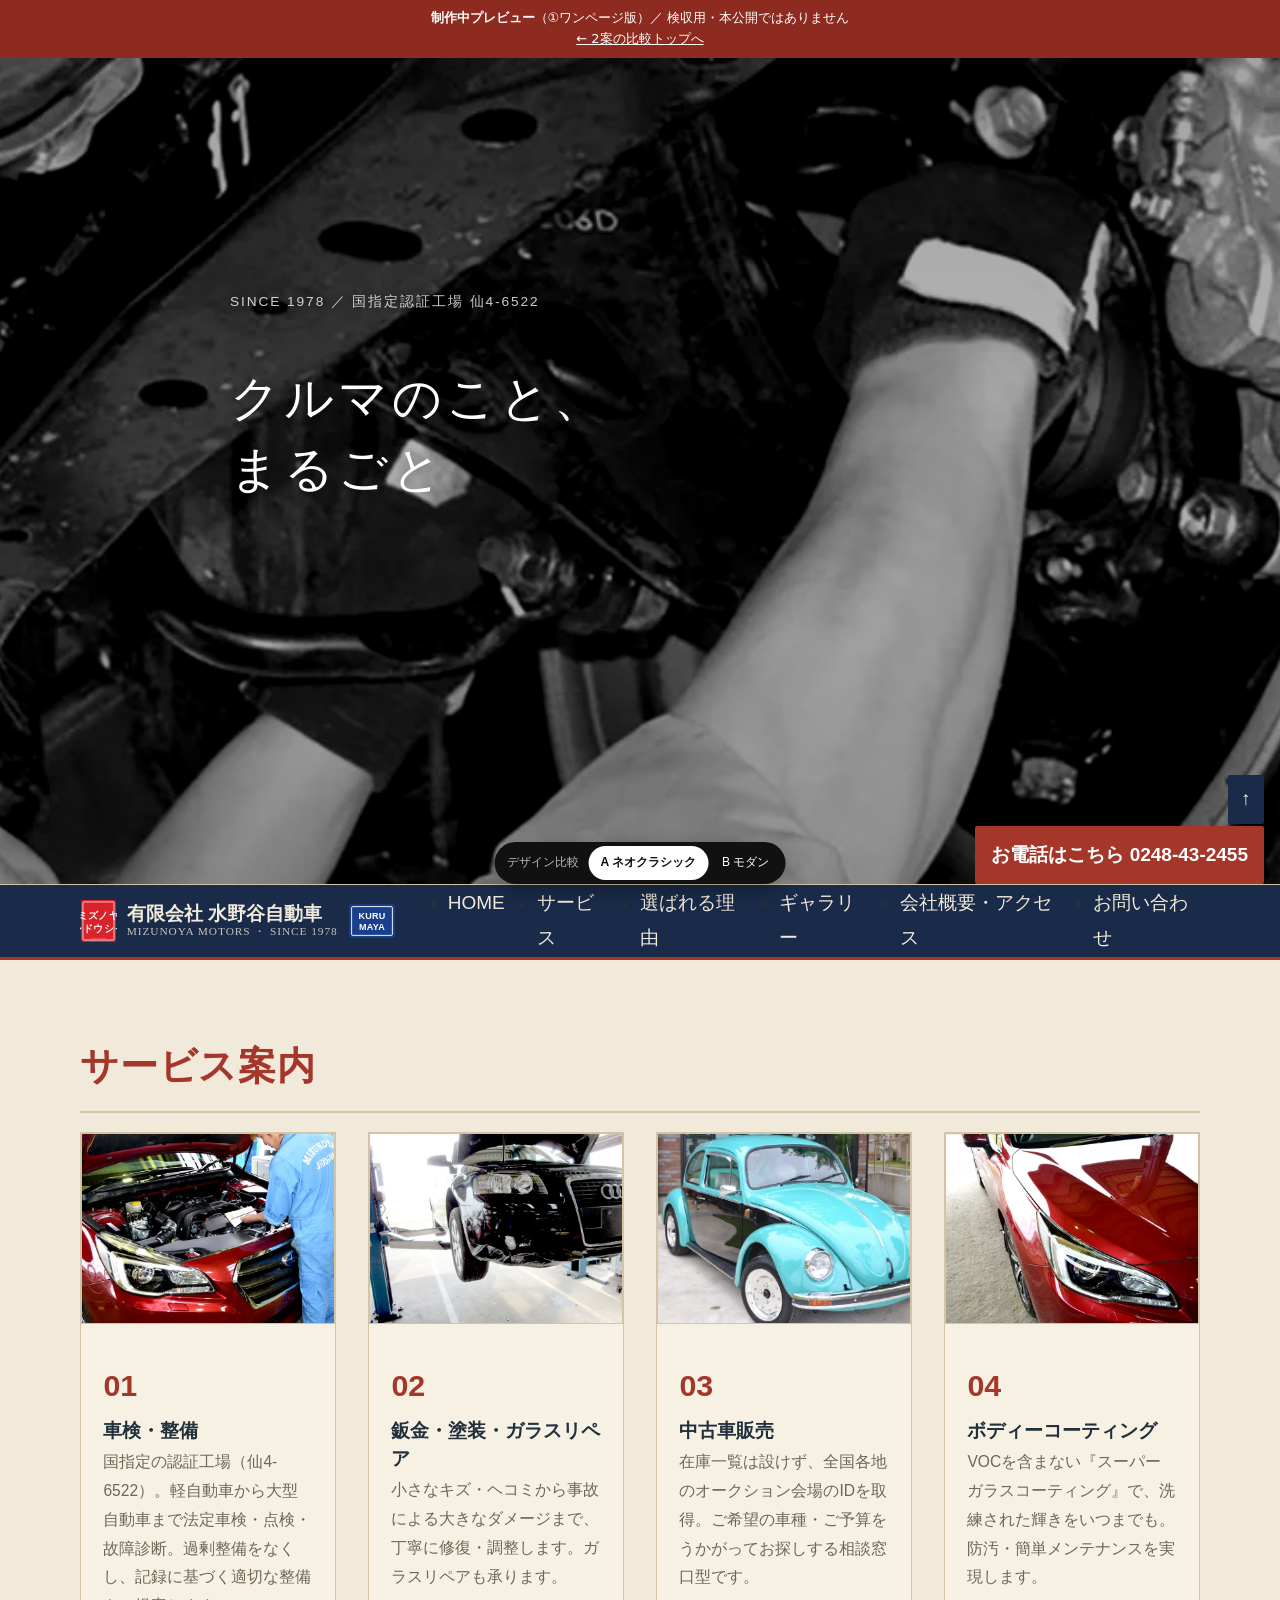
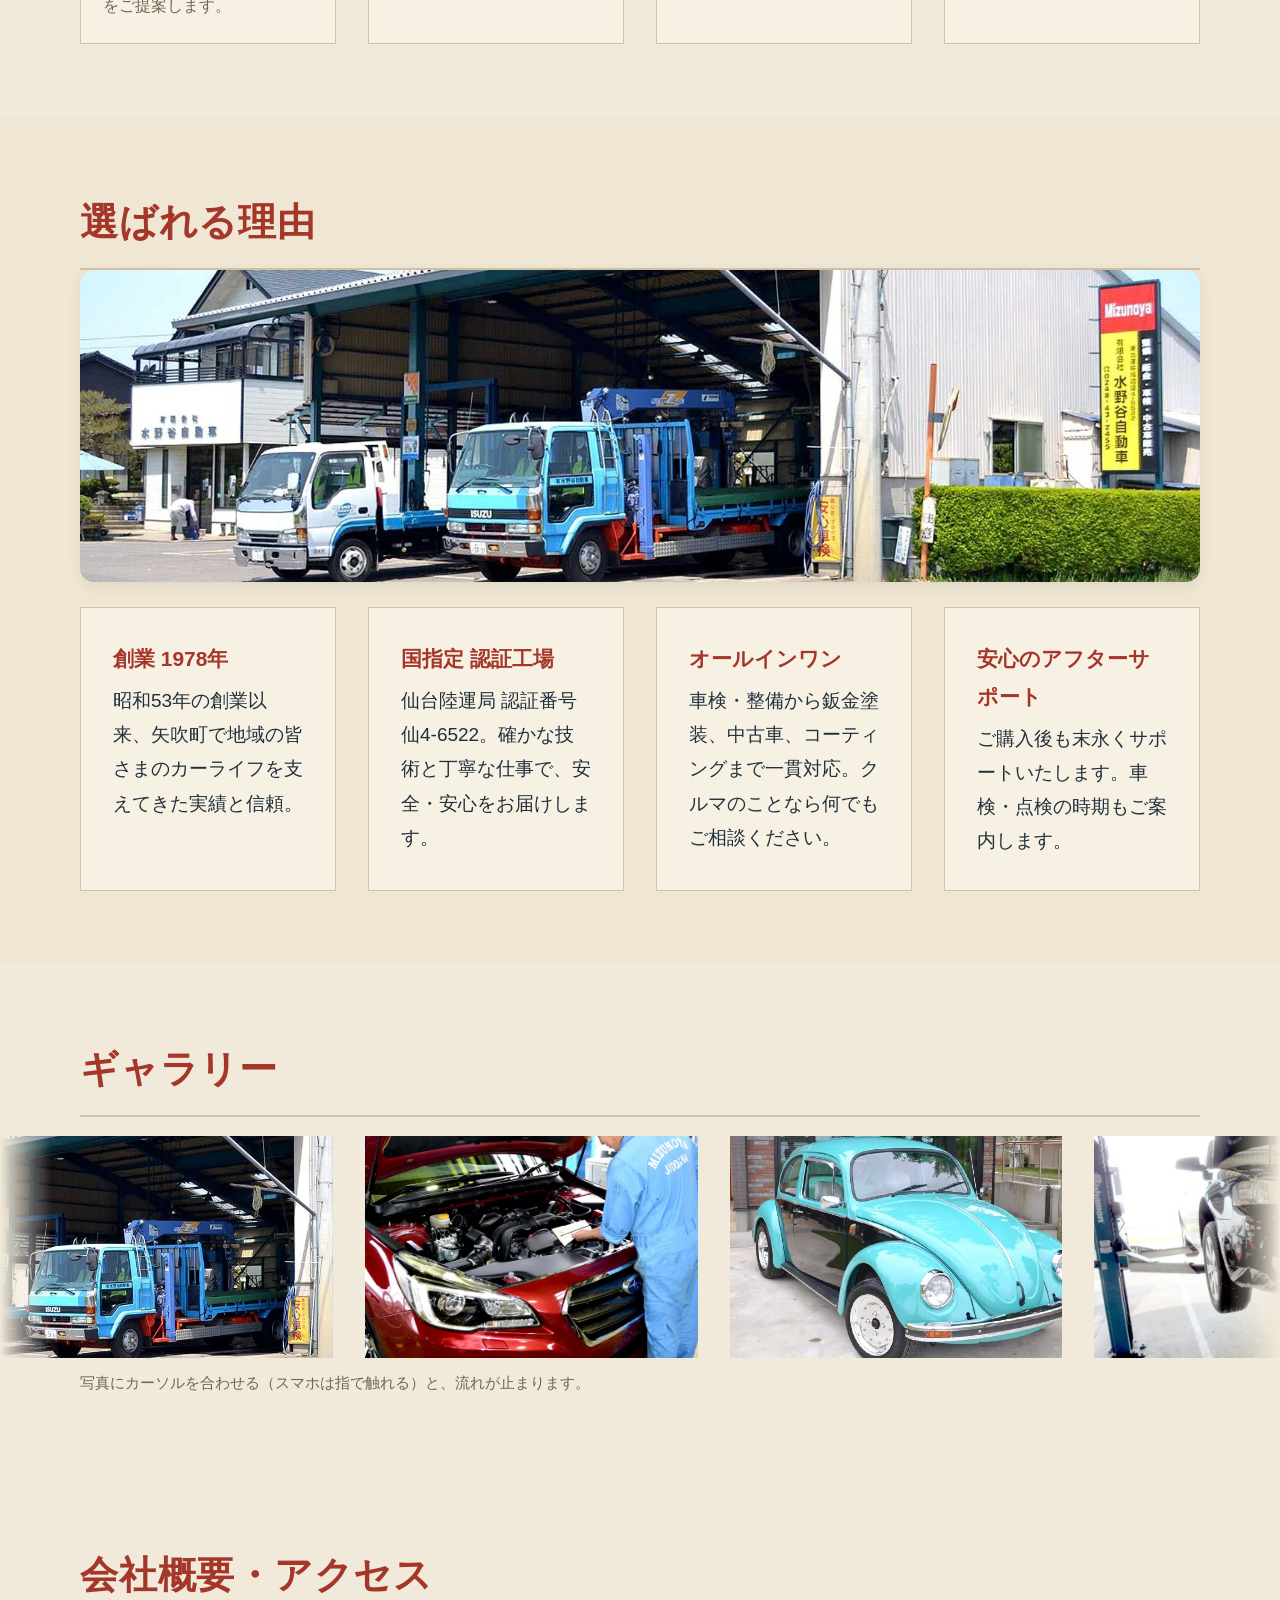
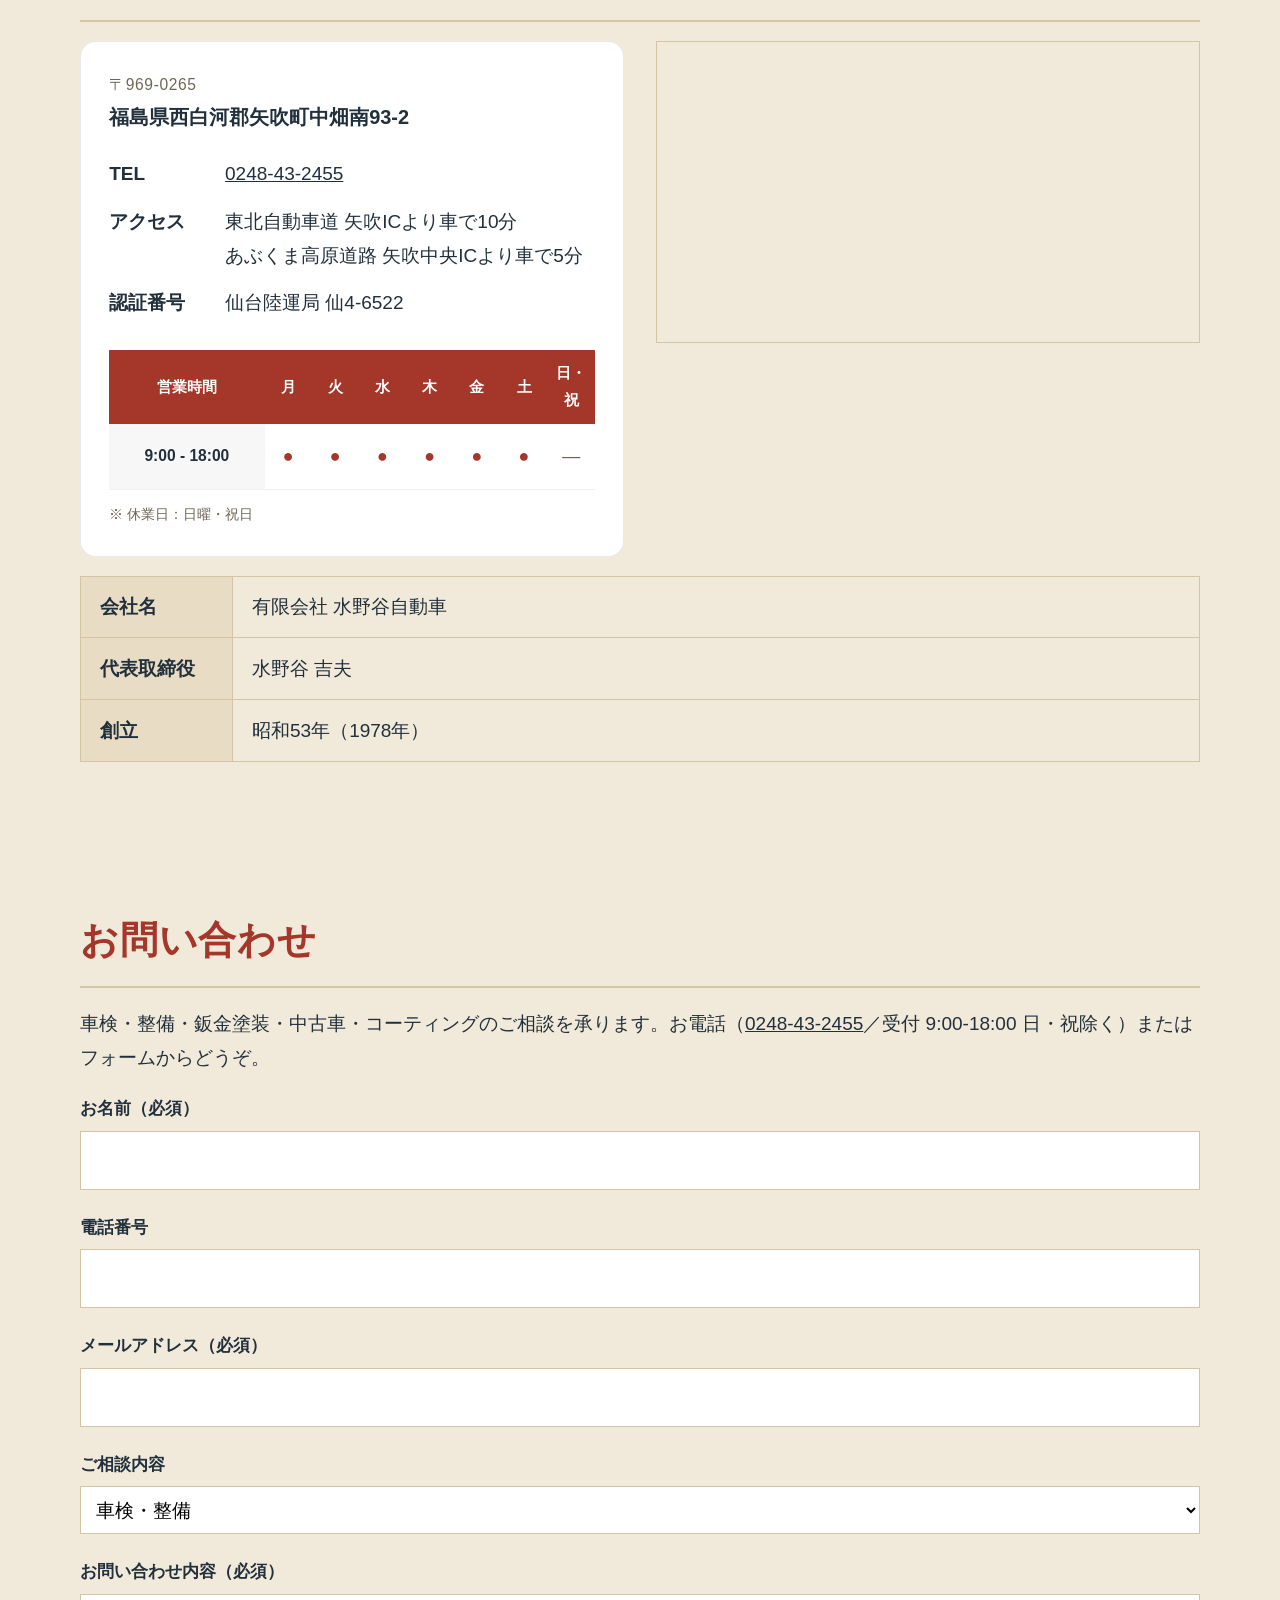
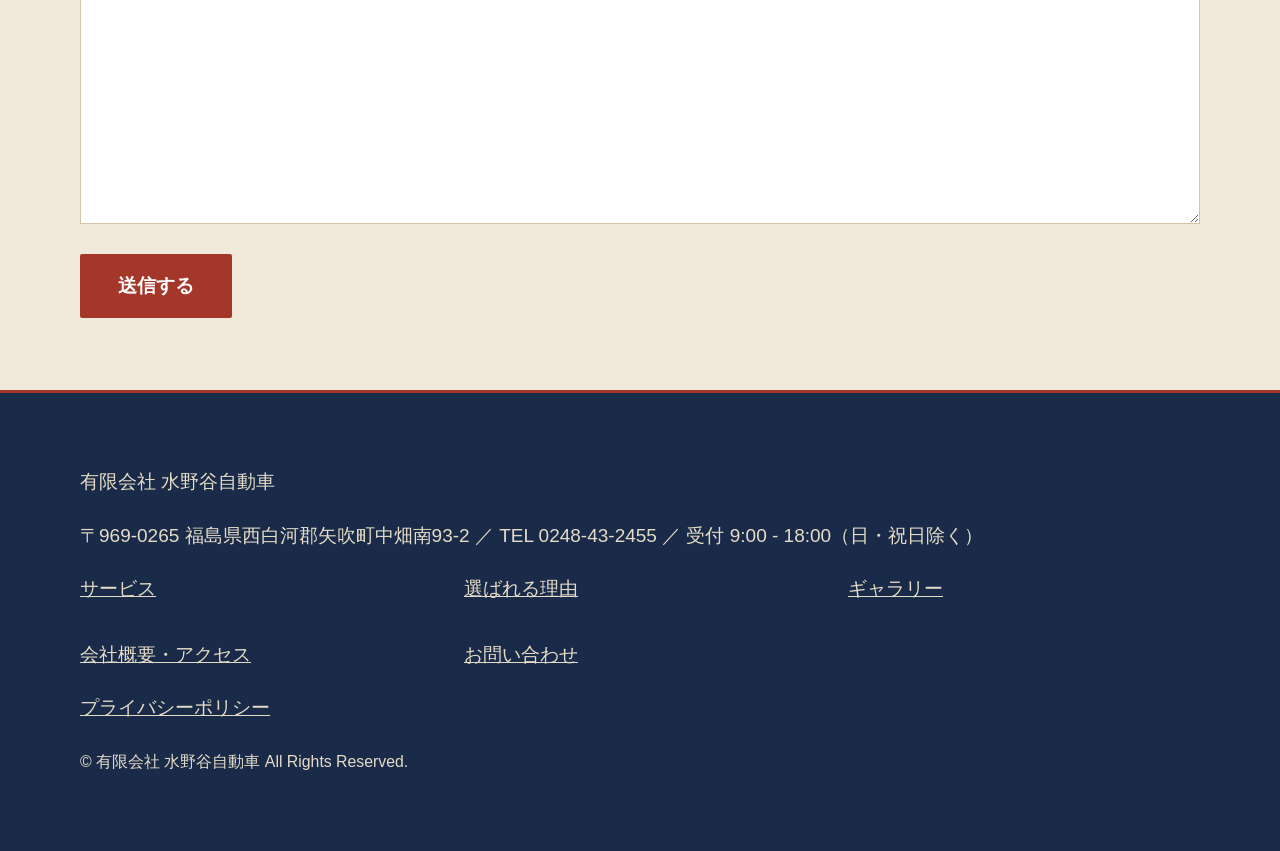
==== commit ebc423f7: "外観写真の切り取り解除＋スクロール表示演出を追加 Co-Authored-By: Claude Opus 5 <noreply@anthropic.com> Claude-Session: https" ====
--- a/onepage/index.html
+++ b/onepage/index.html
@@ -16,9 +16,9 @@
 <meta name="viewport" content="width=device-width, initial-scale=1">
 <title>有限会社 水野谷自動車 | 福島県矢吹町のクルマのかかりつけ工場 SINCE 1978</title>
 <meta name="description" content="福島県西白河郡矢吹町の有限会社 水野谷自動車。SINCE 1978、国指定認証工場（仙4-6522）。車検整備・鈑金塗装・中古車販売・ボディーコーティングまで、クルマのことをまるごとお任せください。">
-<link rel="stylesheet" href="assets/css/structure.css?v=1762608315">
-<script>(function(){var p=new URLSearchParams(location.search);var s;try{s=localStorage.getItem('mizTheme')}catch(e){}var t=((p.get('theme')||s||'A')+'').toUpperCase();if(t!=='B')t='A';document.documentElement.setAttribute('data-theme',t);document.write('<link id="theme-css" rel="stylesheet" href="assets/css/tokens-'+t+'.css?v=1762608315">');})();</script>
-<noscript><link rel="stylesheet" href="assets/css/tokens-A.css?v=1762608315"></noscript>
+<link rel="stylesheet" href="assets/css/structure.css?v=1813147703">
+<script>(function(){var p=new URLSearchParams(location.search);var s;try{s=localStorage.getItem('mizTheme')}catch(e){}var t=((p.get('theme')||s||'A')+'').toUpperCase();if(t!=='B')t='A';document.documentElement.setAttribute('data-theme',t);document.write('<link id="theme-css" rel="stylesheet" href="assets/css/tokens-'+t+'.css?v=1813147703">');})();</script>
+<noscript><link rel="stylesheet" href="assets/css/tokens-A.css?v=1813147703"></noscript>
 <link rel="icon" href="assets/img/favicon.svg" type="image/svg+xml">
 <link rel="canonical" href="https://bunchan-groobeat.github.io/mizunoya-hp/">
 <meta property="og:type" content="website">
@@ -318,6 +318,6 @@
 
 <a class="floating-tel" href="tel:0248-43-2455">お電話はこちら 0248-43-2455</a>
 <a class="return-top" href="#top" aria-label="ページ上部へ戻る">↑</a>
-<script src="assets/js/site.js?v=1762608315"></script>
+<script src="assets/js/site.js?v=1813147703"></script>
 </body>
 </html>
--- a/onepage/assets/css/structure.css
+++ b/onepage/assets/css/structure.css
@@ -643,9 +643,11 @@
   box-shadow:0 4px 16px rgba(0,0,0,.07);
 }
 @media (max-width:768px){
-  /* スマホでは元比率のままだと高さ約110pxの細い帯になる。
-     少しだけ縦を足して見やすくするが、切りすぎると看板が消えるので 2.6:1 で止める。 */
-  .reason-photo img{ aspect-ratio:2.6 / 1; border-radius:12px; }
+  /* ★2026-08-13 是正：ここで 2.6:1 に切っていたため、**左の事務所と右の看板が両端から削られていた**
+     （社長指摘「画像左部の事務所も映るようにしてくれ」）。
+     縦を稼ごうとして切るのをやめ、スマホでも元比率のまま全体を見せる。
+     高さは約110pxの細い帯になるが、店の全景が入ることを優先する。 */
+  .reason-photo img{ border-radius:12px; }
 }
 
 /* ---- 選ばれる理由：見やすさの改良版（★2026-08-13 社長「もっとみやすくわかりやすくできないか」） ----
@@ -1067,7 +1069,27 @@
   .ba-wide .photo-todo{ font-size:.7rem; }
 }
 
+/* ---- スクロールで各セクションをふわりと出す（★2026-08-13 社長指示） ----
+   ★`.js-reveal` は JS が動いたときだけ <html> に付く。素の状態では何も隠れない
+     ＝**JSが失敗してもページは普通に読める**（タイプライター演出と同じ設計思想）。
+     ここに素で opacity:0 を書くと、JSが読めなかった瞬間に本文が真っ白になる。
+   ★動かすのは translateY だけ。横に動かすと画面端で横スクロールが出る。
+   ★イージングは終わりをゆっくり止める形にして「ヌルッ」と着地させている。 */
+.js-reveal .reveal{
+  opacity:0;
+  transform:translateY(28px);
+}
+.js-reveal .reveal.is-revealed{
+  opacity:1;
+  transform:none;
+  transition:opacity .8s ease, transform .8s cubic-bezier(.22,.61,.36,1);
+}
+
 /* ---- 動きの配慮 ---- */
 @media (prefers-reduced-motion: reduce){
+  /* ★保険：JS側でも適用前に抜けているが、二重に保証する。
+     下の transition:none と組み合わさると「隠れたまま出てこない」事故になるため、
+     必ずここで opacity を戻しておくこと。 */
+  .js-reveal .reveal{ opacity:1 !important; transform:none !important; }
   *{ animation:none !important; transition:none !important; scroll-behavior:auto !important; }
 }
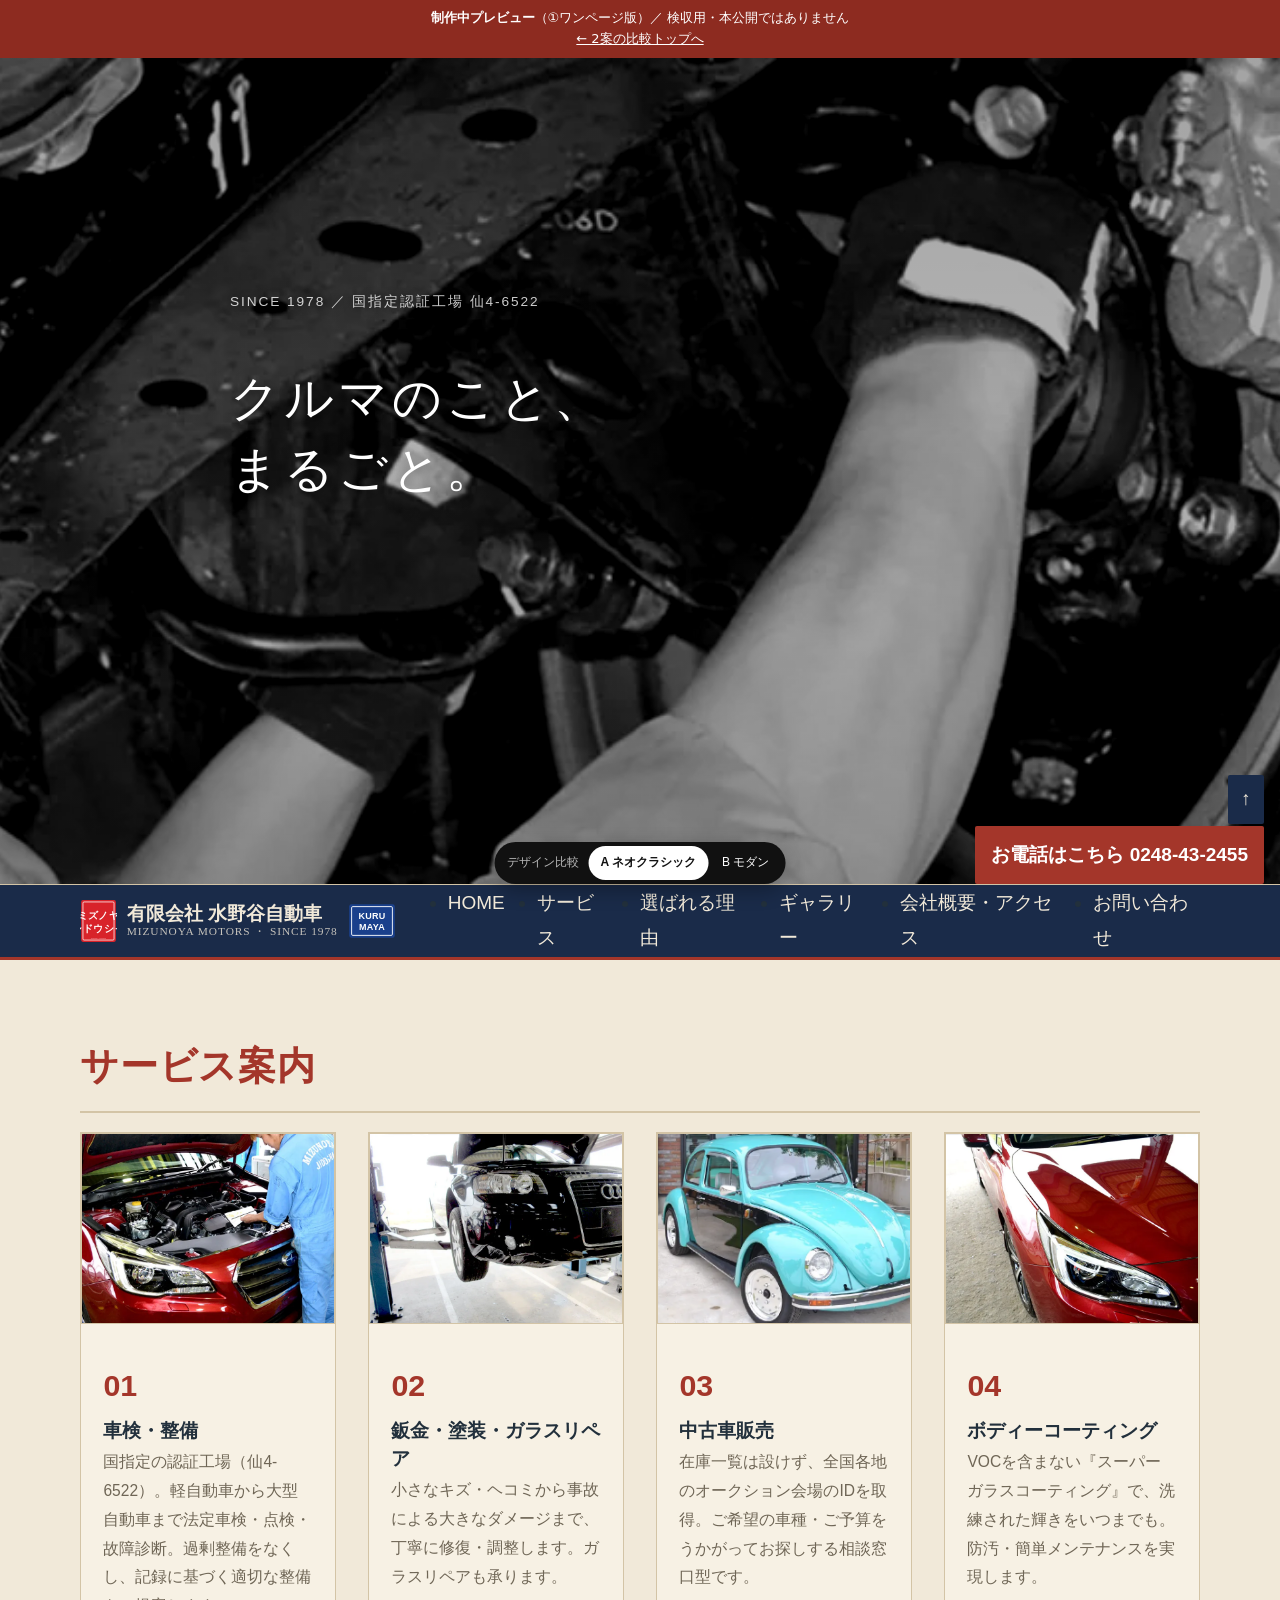
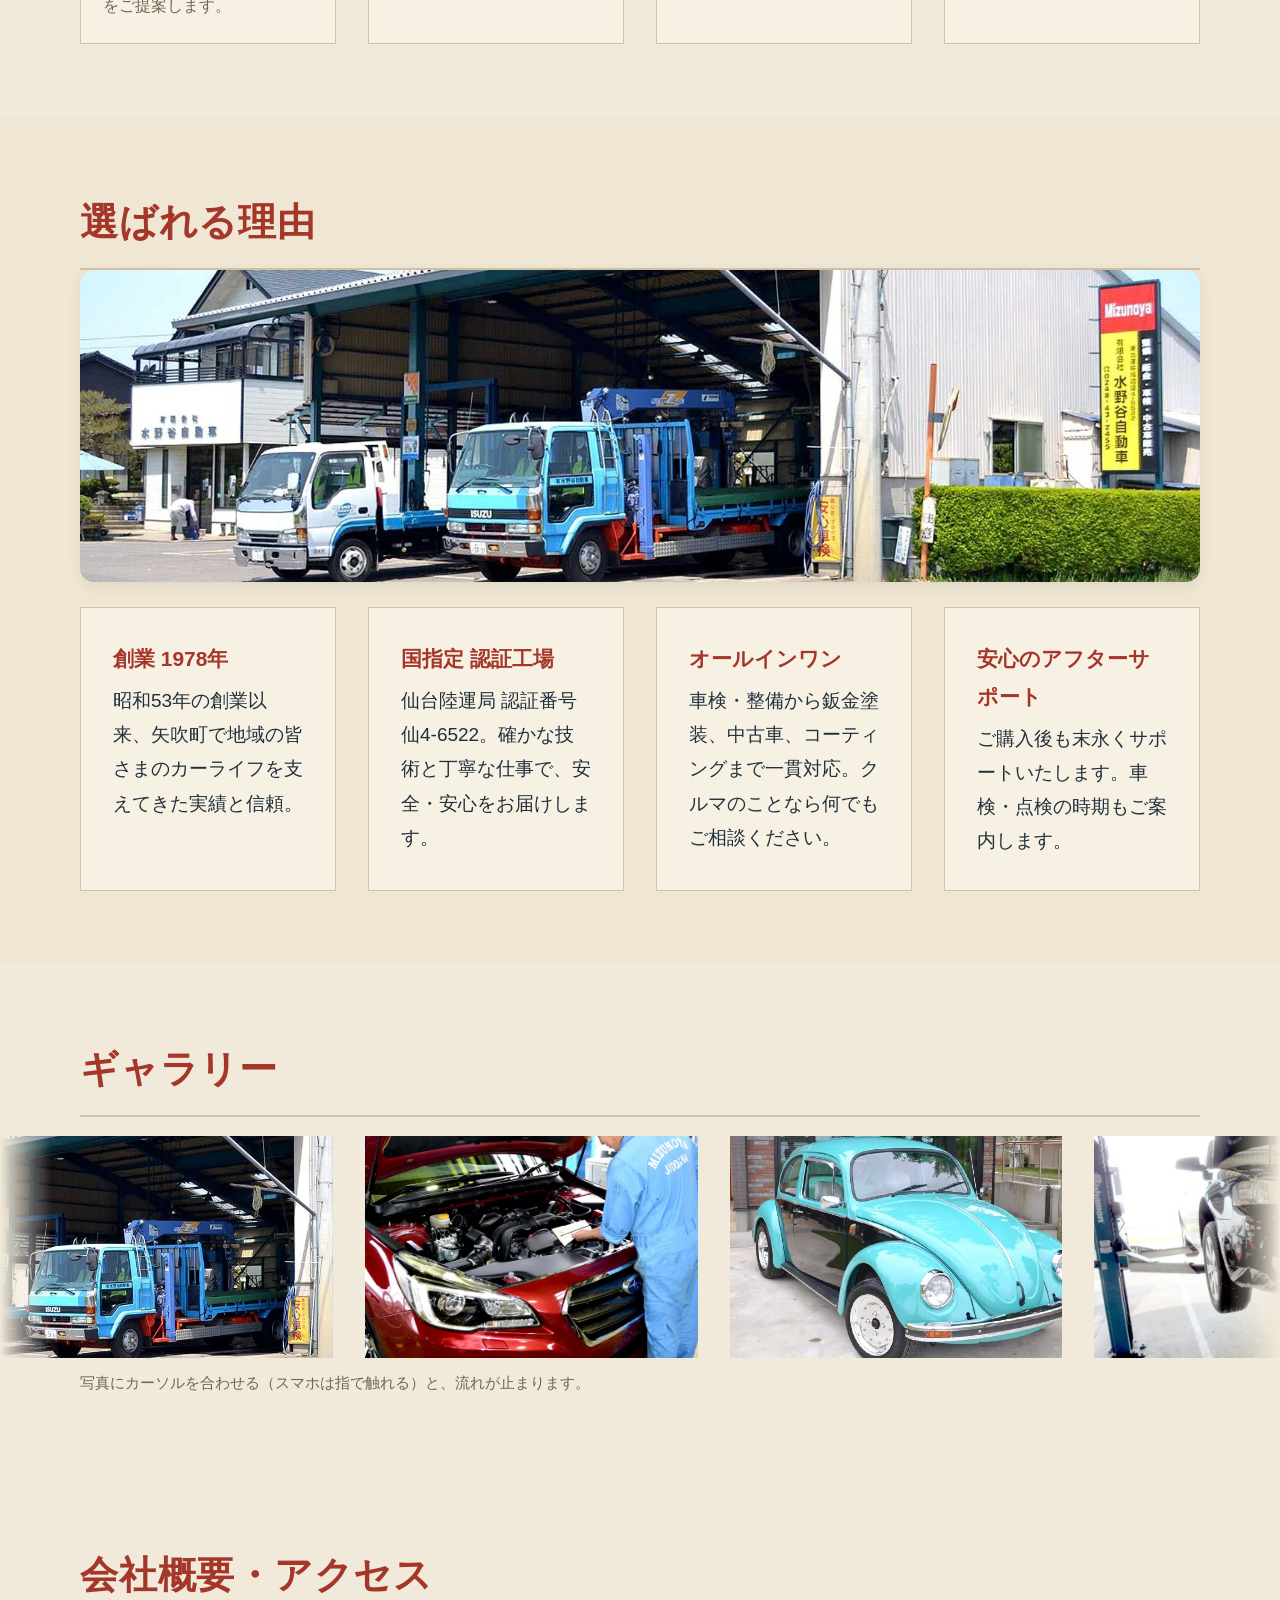
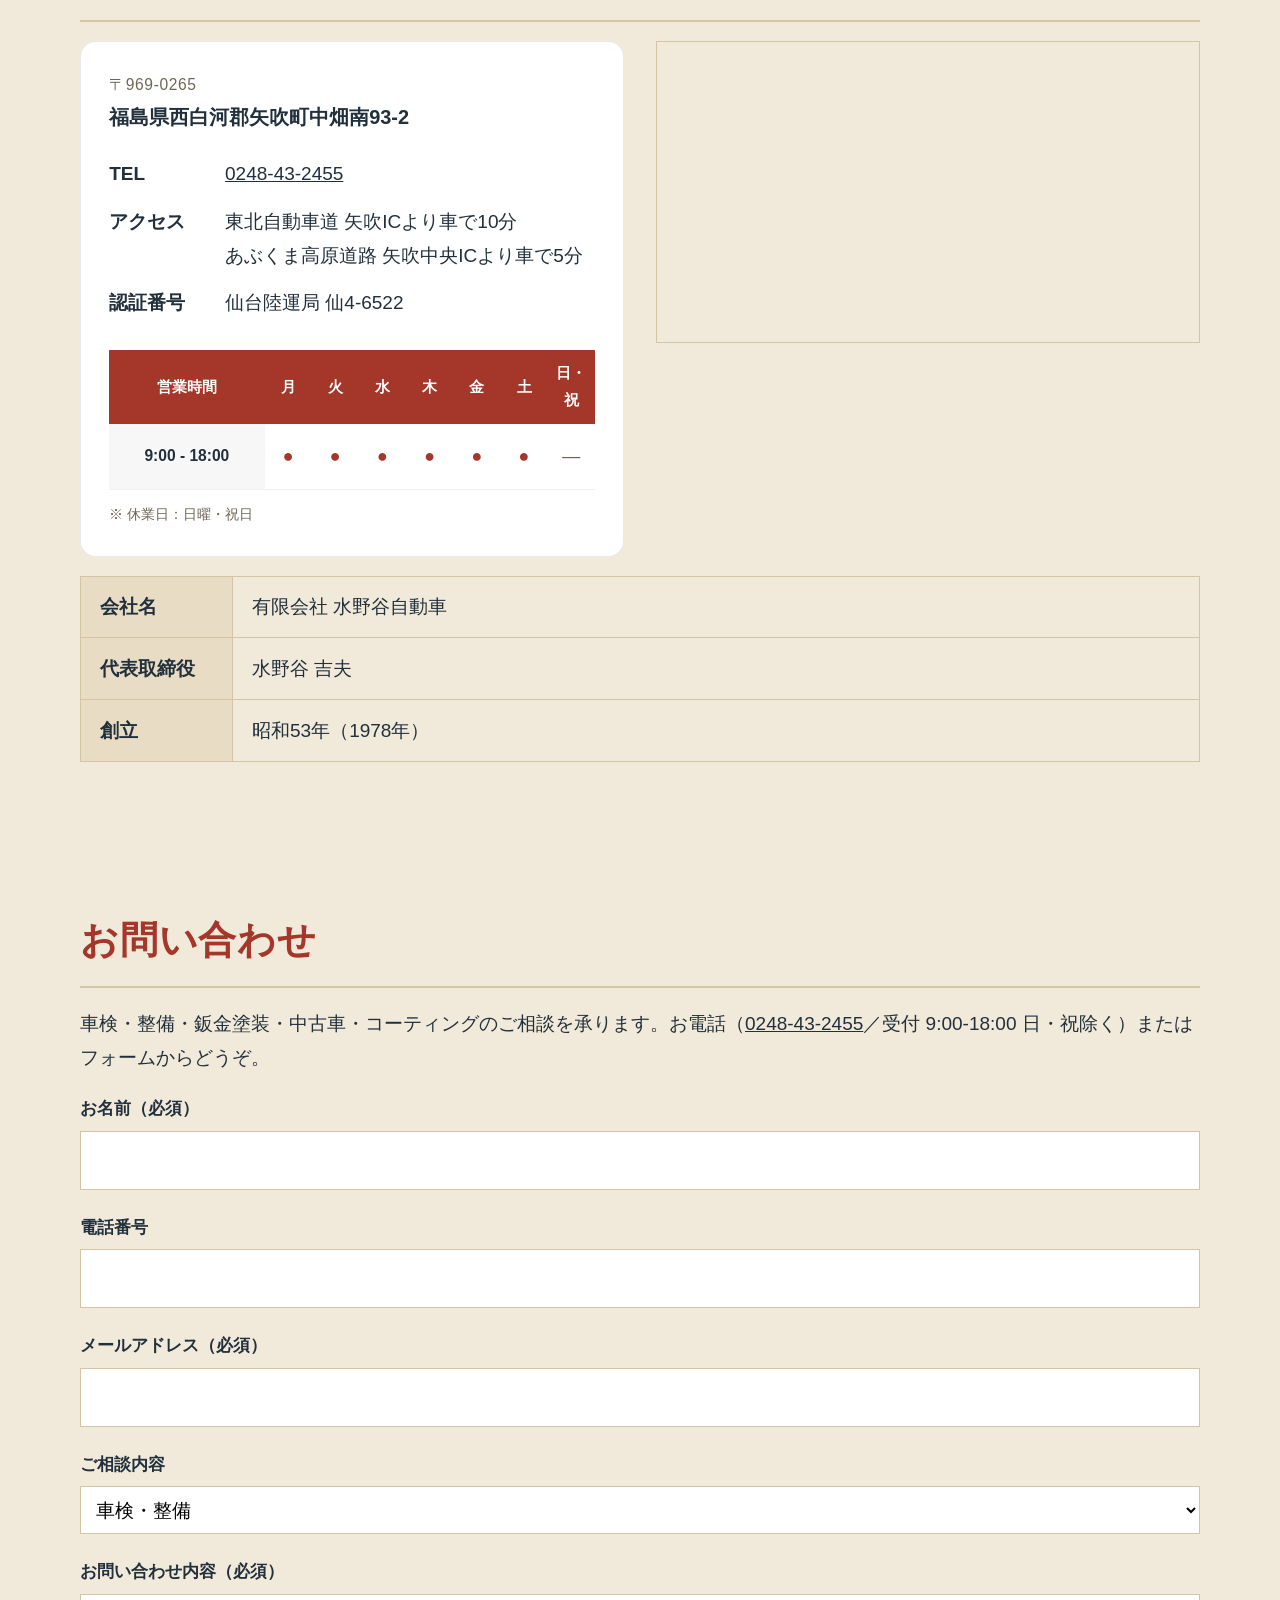
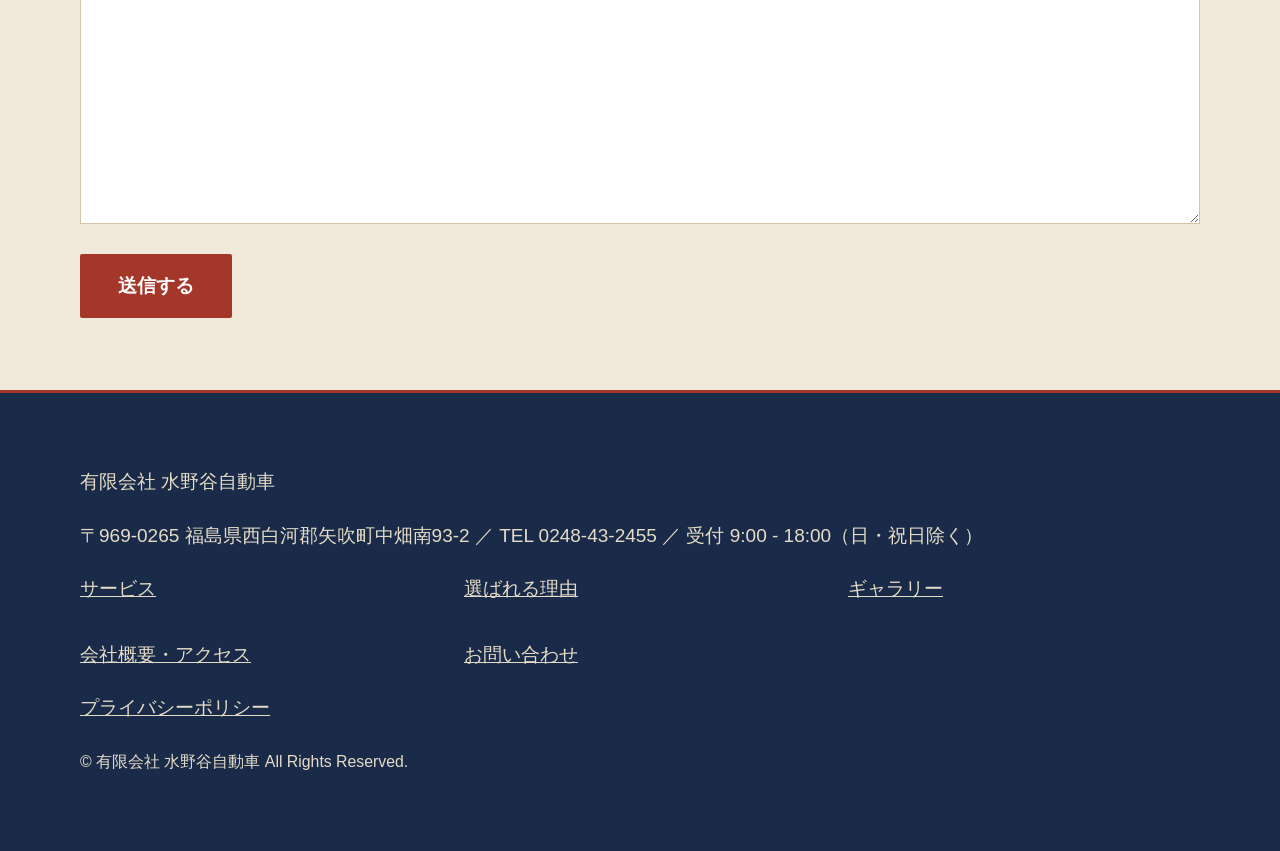
==== commit ff2fa223: "ヒーロー写真のカラー切替を追加(パターン1の既定をカラーに) Co-Authored-By: Claude Opus 5 <noreply@anthropic.com> Claude-Session:" ====
--- a/onepage/index.html
+++ b/onepage/index.html
@@ -16,9 +16,9 @@
 <meta name="viewport" content="width=device-width, initial-scale=1">
 <title>有限会社 水野谷自動車 | 福島県矢吹町のクルマのかかりつけ工場 SINCE 1978</title>
 <meta name="description" content="福島県西白河郡矢吹町の有限会社 水野谷自動車。SINCE 1978、国指定認証工場（仙4-6522）。車検整備・鈑金塗装・中古車販売・ボディーコーティングまで、クルマのことをまるごとお任せください。">
-<link rel="stylesheet" href="assets/css/structure.css?v=1813147703">
-<script>(function(){var p=new URLSearchParams(location.search);var s;try{s=localStorage.getItem('mizTheme')}catch(e){}var t=((p.get('theme')||s||'A')+'').toUpperCase();if(t!=='B')t='A';document.documentElement.setAttribute('data-theme',t);document.write('<link id="theme-css" rel="stylesheet" href="assets/css/tokens-'+t+'.css?v=1813147703">');})();</script>
-<noscript><link rel="stylesheet" href="assets/css/tokens-A.css?v=1813147703"></noscript>
+<link rel="stylesheet" href="assets/css/structure.css?v=1816174560">
+<script>(function(){var p=new URLSearchParams(location.search);var s;try{s=localStorage.getItem('mizTheme')}catch(e){}var t=((p.get('theme')||s||'A')+'').toUpperCase();if(t!=='B')t='A';document.documentElement.setAttribute('data-theme',t);document.write('<link id="theme-css" rel="stylesheet" href="assets/css/tokens-'+t+'.css?v=1816174560">');})();</script>
+<noscript><link rel="stylesheet" href="assets/css/tokens-A.css?v=1816174560"></noscript>
 <link rel="icon" href="assets/img/favicon.svg" type="image/svg+xml">
 <link rel="canonical" href="https://bunchan-groobeat.github.io/mizunoya-hp/">
 <meta property="og:type" content="website">
@@ -318,6 +318,6 @@
 
 <a class="floating-tel" href="tel:0248-43-2455">お電話はこちら 0248-43-2455</a>
 <a class="return-top" href="#top" aria-label="ページ上部へ戻る">↑</a>
-<script src="assets/js/site.js?v=1813147703"></script>
+<script src="assets/js/site.js?v=1816174560"></script>
 </body>
 </html>
--- a/onepage/assets/css/structure.css
+++ b/onepage/assets/css/structure.css
@@ -215,6 +215,22 @@
   position:absolute; inset:0;
   background:linear-gradient(to bottom, rgba(0,0,0,.22) 0%, rgba(0,0,0,.14) 45%, rgba(0,0,0,.3) 100%);
   z-index:1;
+}
+
+/* ---- ヒーロー写真をカラーにする（★2026-08-13 社長指示「トップ画面、カラーで今の感じに」） ----
+   既定は `grayscale(1) contrast(1.08) brightness(.82)` のモノクロ
+   （参考サイト＝四日市モータース商会の型「全面写真をモノクロにして白文字を置く」に寄せたため）。
+   ★カラーにしても**暗さと締まりは保つ**のが「今の感じ」を壊さない条件。
+     grayscale を外すだけだと明るく散らかって見え、白文字が写真に負ける。
+     そこで brightness は下げたまま、彩度をわずかに上げて色を締める。
+   ★詳細度：既存は `.hero--full .hero-bg`（0,2,0）。クラスを1つ足して (0,3,0) で勝たせる。
+   ★決まったら勝った方の filter を本体へ書き戻し、このクラスは削除する。 */
+.hero--full.hero--color .hero-bg{
+  filter:contrast(1.06) saturate(1.06) brightness(.82);
+}
+/* 「全体を見せる」のぼかし下地も色を合わせる（ここだけモノクロだと額縁が浮く） */
+.hero--full.hero--color.hero--contain::before{
+  filter:blur(28px) brightness(.5) saturate(1.1);
 }
 
 /* ---- 暗幕の濃さ：比較用の修飾クラス（★2026-08-13 社長指示「実物を見て決める」） ----
@@ -1075,21 +1091,49 @@
      ここに素で opacity:0 を書くと、JSが読めなかった瞬間に本文が真っ白になる。
    ★動かすのは translateY だけ。横に動かすと画面端で横スクロールが出る。
    ★イージングは終わりをゆっくり止める形にして「ヌルッ」と着地させている。 */
+/* ★2026-08-13 社長「わかりづらい。もっとおおげさに」で強めた。
+   変えた3点＝①移動量 28px → 64px ②時間 .8s → 1.05s ③わずかに縮めた状態から戻す（scale）。
+   ★scale は .97 まで。これ以上下げると文字が一瞬ぼやけて安っぽく見える。 */
 .js-reveal .reveal{
   opacity:0;
-  transform:translateY(28px);
+  transform:translateY(64px) scale(.97);
 }
 .js-reveal .reveal.is-revealed{
   opacity:1;
   transform:none;
-  transition:opacity .8s ease, transform .8s cubic-bezier(.22,.61,.36,1);
-}
+  transition:opacity 1.05s ease, transform 1.05s cubic-bezier(.16,.84,.44,1);
+}
+
+/* ★カードは1枚ずつ時間差で出す（これが一番「動いた」と分かる）。
+   ★セクションが出たあとに始まるよう、遅延はセクションの動き（1.05s）より短く刻む。
+   ★:nth-child は4枚想定。5枚以上に増えたら最後の遅延が続く（破綻はしない）。 */
+.js-reveal .reveal .svc-item,
+.js-reveal .reveal .reason-item{
+  opacity:0;
+  transform:translateY(40px);
+}
+.js-reveal .reveal.is-revealed .svc-item,
+.js-reveal .reveal.is-revealed .reason-item{
+  opacity:1;
+  transform:none;
+  transition:opacity .75s ease, transform .75s cubic-bezier(.16,.84,.44,1);
+}
+.js-reveal .reveal.is-revealed .svc-item:nth-child(1),
+.js-reveal .reveal.is-revealed .reason-item:nth-child(1){ transition-delay:.10s; }
+.js-reveal .reveal.is-revealed .svc-item:nth-child(2),
+.js-reveal .reveal.is-revealed .reason-item:nth-child(2){ transition-delay:.24s; }
+.js-reveal .reveal.is-revealed .svc-item:nth-child(3),
+.js-reveal .reveal.is-revealed .reason-item:nth-child(3){ transition-delay:.38s; }
+.js-reveal .reveal.is-revealed .svc-item:nth-child(4),
+.js-reveal .reveal.is-revealed .reason-item:nth-child(4){ transition-delay:.52s; }
 
 /* ---- 動きの配慮 ---- */
 @media (prefers-reduced-motion: reduce){
   /* ★保険：JS側でも適用前に抜けているが、二重に保証する。
      下の transition:none と組み合わさると「隠れたまま出てこない」事故になるため、
      必ずここで opacity を戻しておくこと。 */
-  .js-reveal .reveal{ opacity:1 !important; transform:none !important; }
+  .js-reveal .reveal,
+  .js-reveal .reveal .svc-item,
+  .js-reveal .reveal .reason-item{ opacity:1 !important; transform:none !important; }
   *{ animation:none !important; transition:none !important; scroll-behavior:auto !important; }
 }
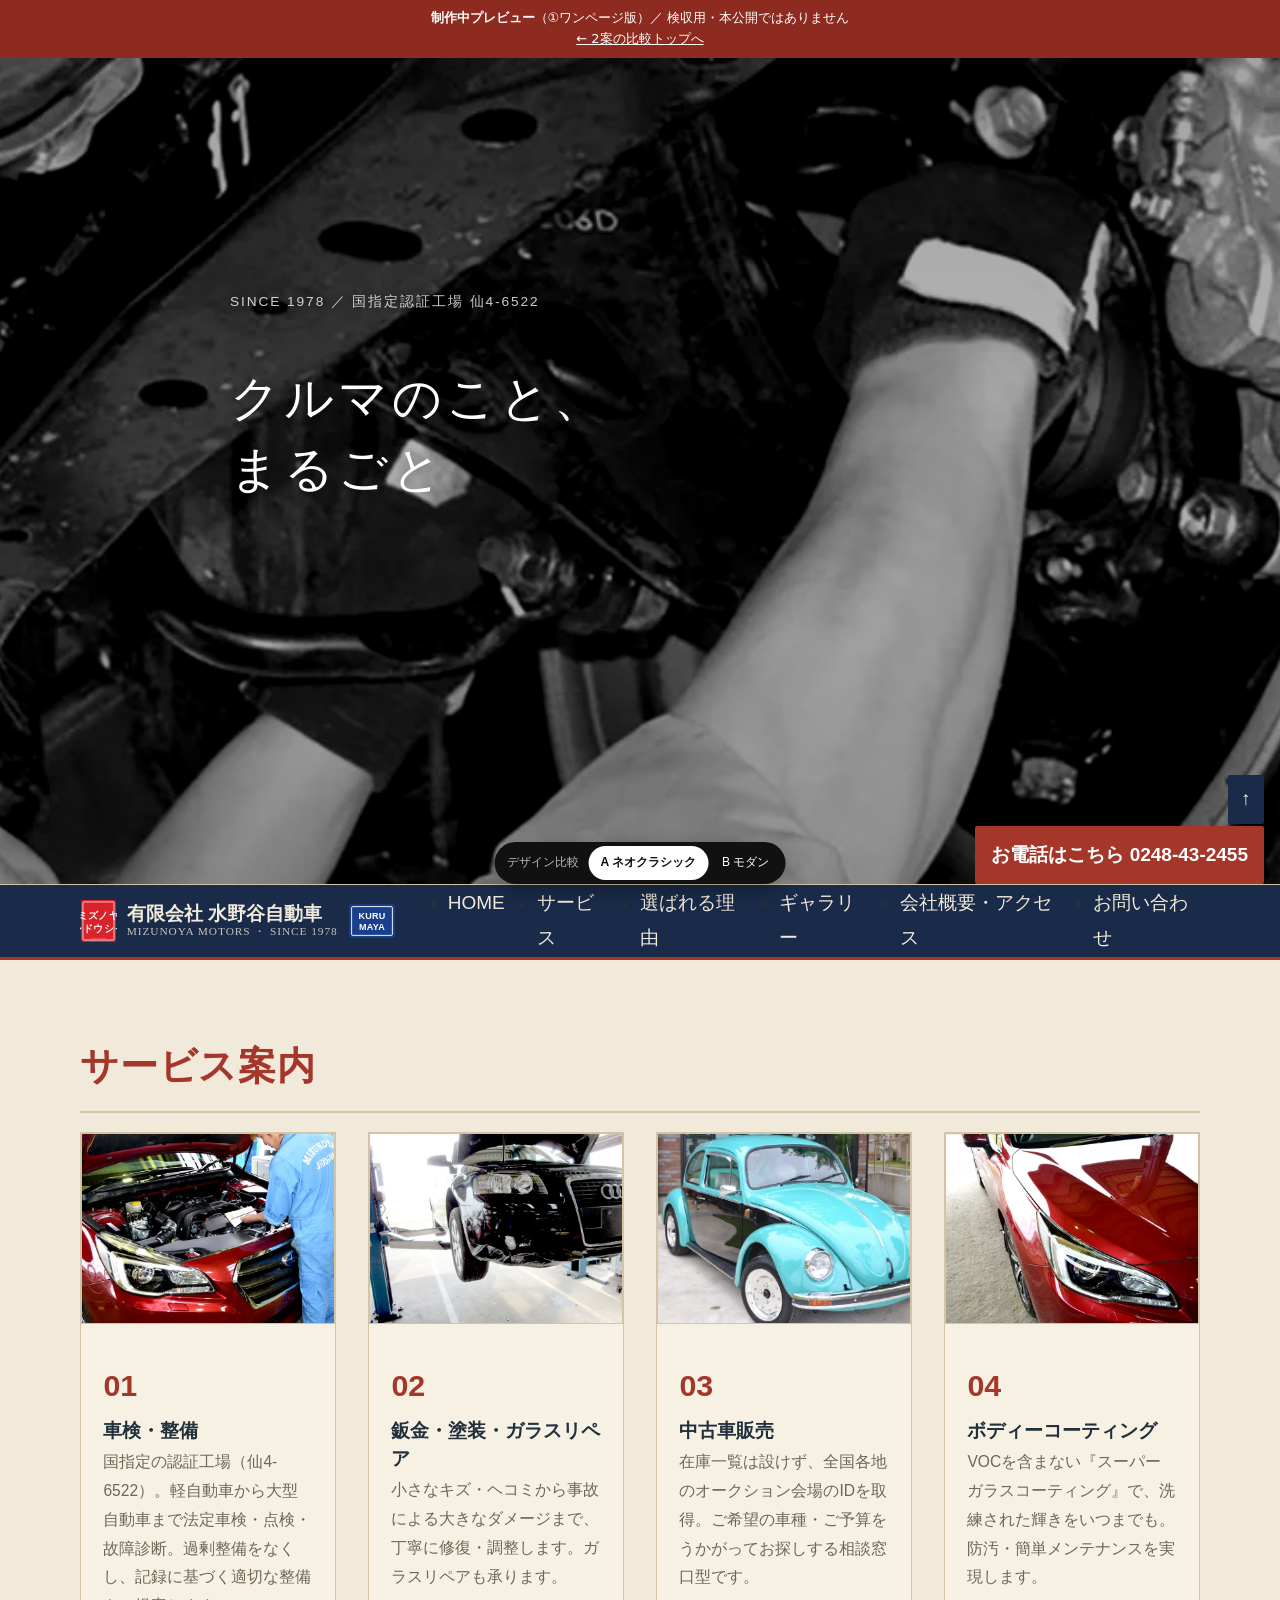
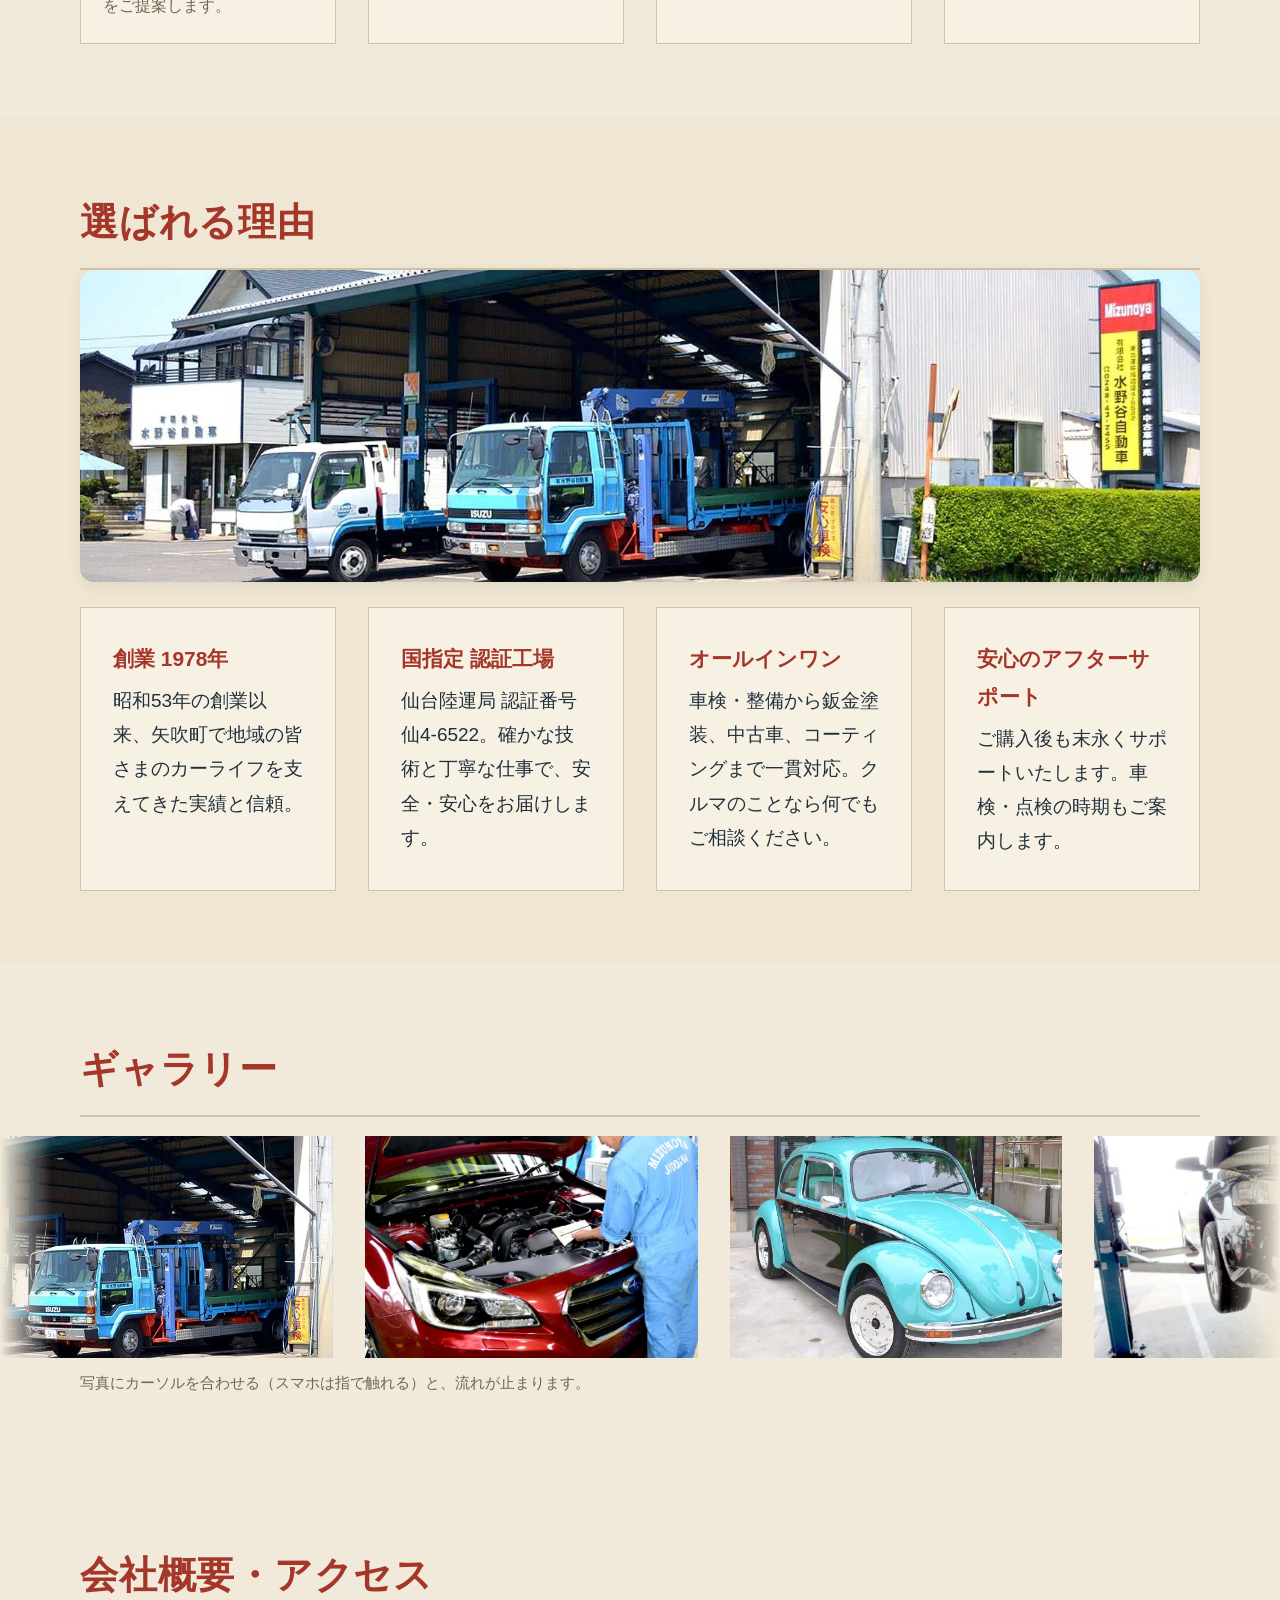
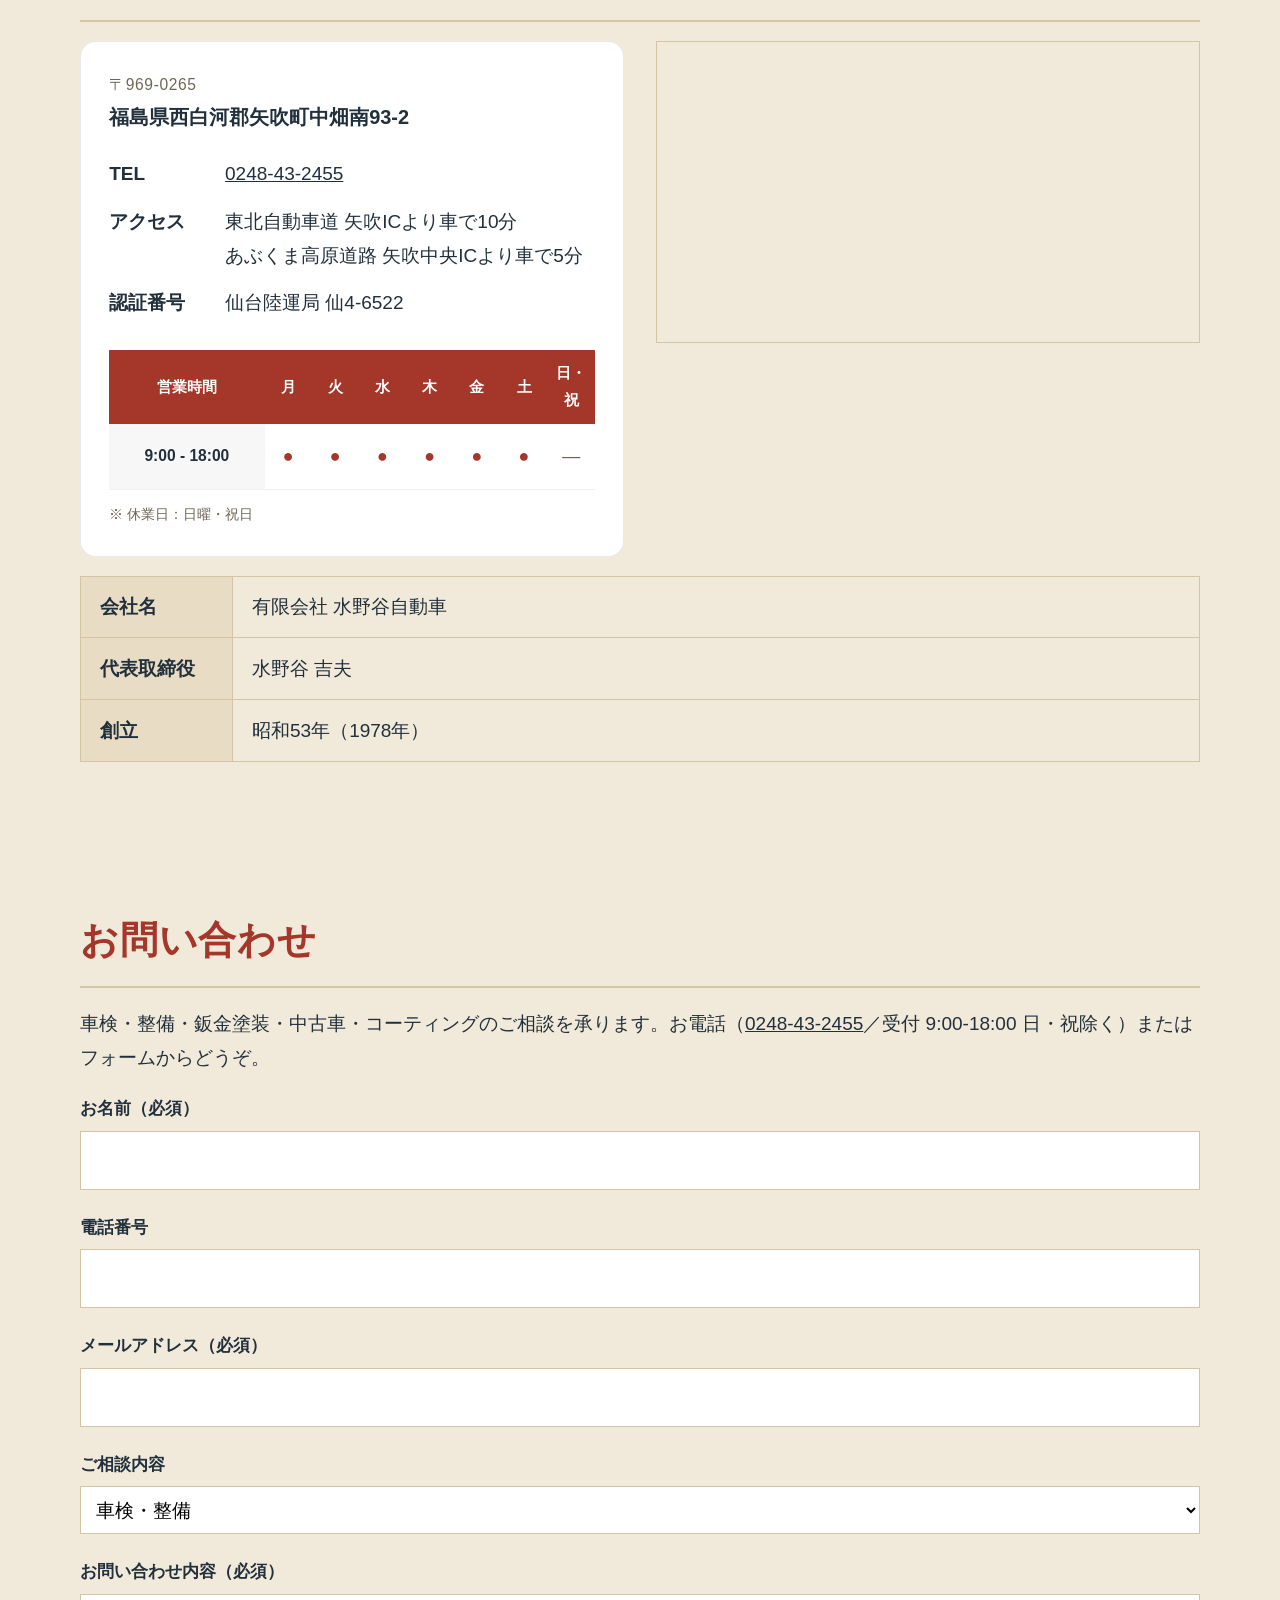
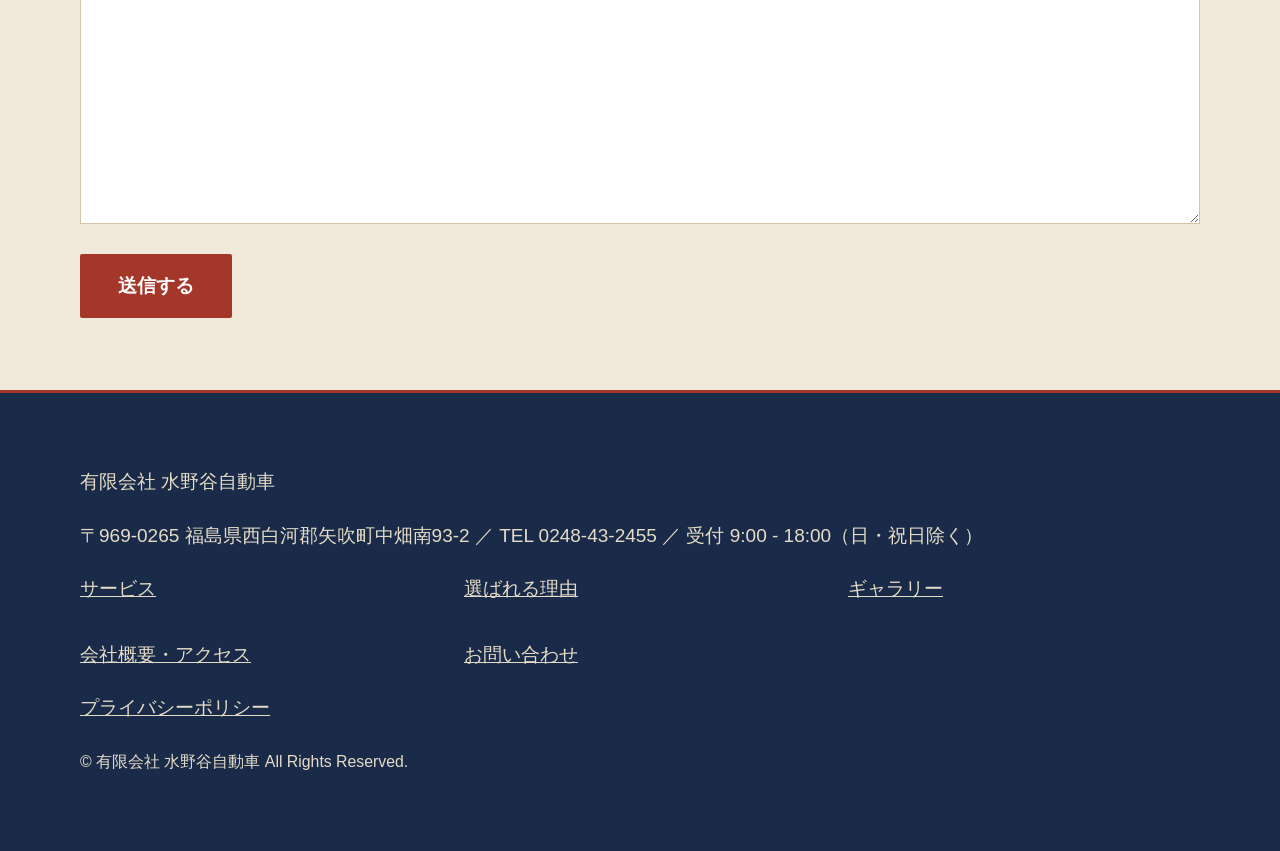
==== commit 936ef1ea: "出る演出の1回だけ/毎回の切替を追加(プレビュー既定は毎回) Co-Authored-By: Claude Opus 5 <noreply@anthropic.com> Claude-Session:" ====
--- a/onepage/index.html
+++ b/onepage/index.html
@@ -16,9 +16,9 @@
 <meta name="viewport" content="width=device-width, initial-scale=1">
 <title>有限会社 水野谷自動車 | 福島県矢吹町のクルマのかかりつけ工場 SINCE 1978</title>
 <meta name="description" content="福島県西白河郡矢吹町の有限会社 水野谷自動車。SINCE 1978、国指定認証工場（仙4-6522）。車検整備・鈑金塗装・中古車販売・ボディーコーティングまで、クルマのことをまるごとお任せください。">
-<link rel="stylesheet" href="assets/css/structure.css?v=1816174560">
-<script>(function(){var p=new URLSearchParams(location.search);var s;try{s=localStorage.getItem('mizTheme')}catch(e){}var t=((p.get('theme')||s||'A')+'').toUpperCase();if(t!=='B')t='A';document.documentElement.setAttribute('data-theme',t);document.write('<link id="theme-css" rel="stylesheet" href="assets/css/tokens-'+t+'.css?v=1816174560">');})();</script>
-<noscript><link rel="stylesheet" href="assets/css/tokens-A.css?v=1816174560"></noscript>
+<link rel="stylesheet" href="assets/css/structure.css?v=1817312755">
+<script>(function(){var p=new URLSearchParams(location.search);var s;try{s=localStorage.getItem('mizTheme')}catch(e){}var t=((p.get('theme')||s||'A')+'').toUpperCase();if(t!=='B')t='A';document.documentElement.setAttribute('data-theme',t);document.write('<link id="theme-css" rel="stylesheet" href="assets/css/tokens-'+t+'.css?v=1817312755">');})();</script>
+<noscript><link rel="stylesheet" href="assets/css/tokens-A.css?v=1817312755"></noscript>
 <link rel="icon" href="assets/img/favicon.svg" type="image/svg+xml">
 <link rel="canonical" href="https://bunchan-groobeat.github.io/mizunoya-hp/">
 <meta property="og:type" content="website">
@@ -318,6 +318,6 @@
 
 <a class="floating-tel" href="tel:0248-43-2455">お電話はこちら 0248-43-2455</a>
 <a class="return-top" href="#top" aria-label="ページ上部へ戻る">↑</a>
-<script src="assets/js/site.js?v=1816174560"></script>
+<script src="assets/js/site.js?v=1817312755"></script>
 </body>
 </html>
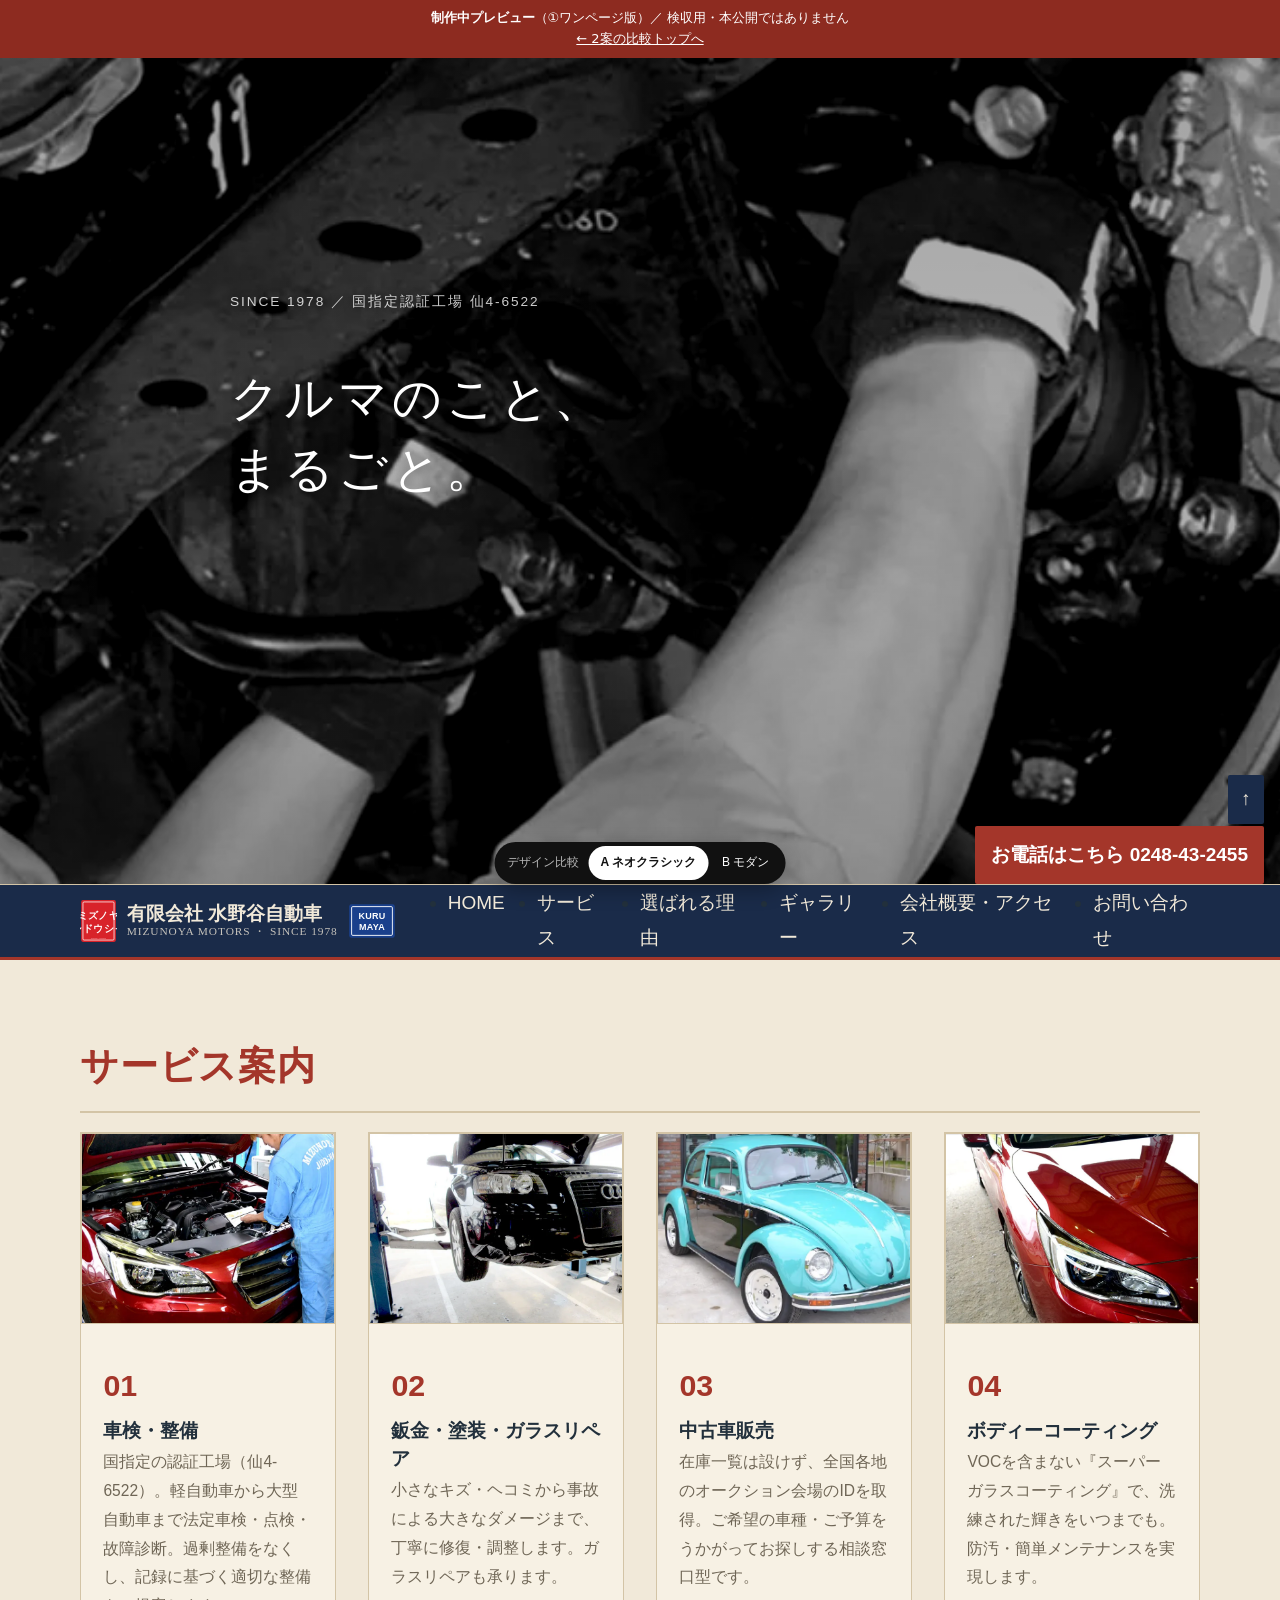
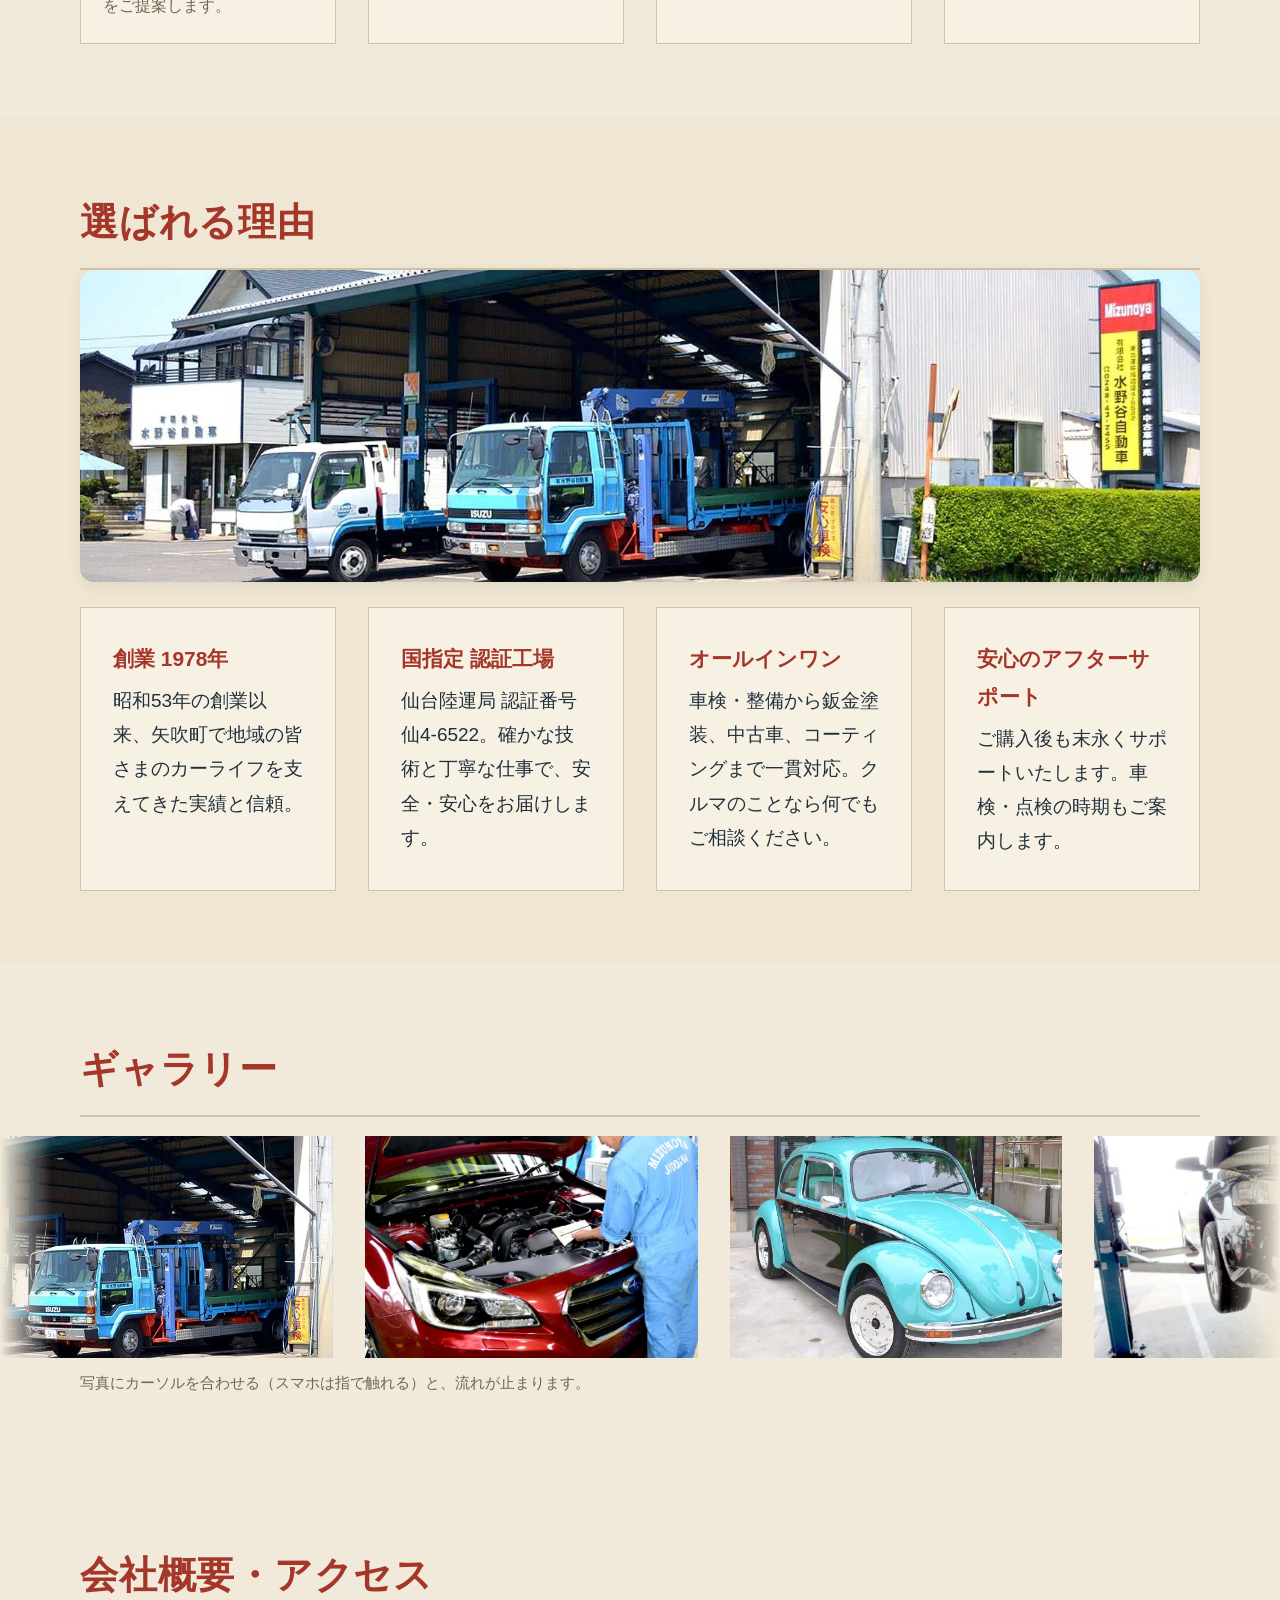
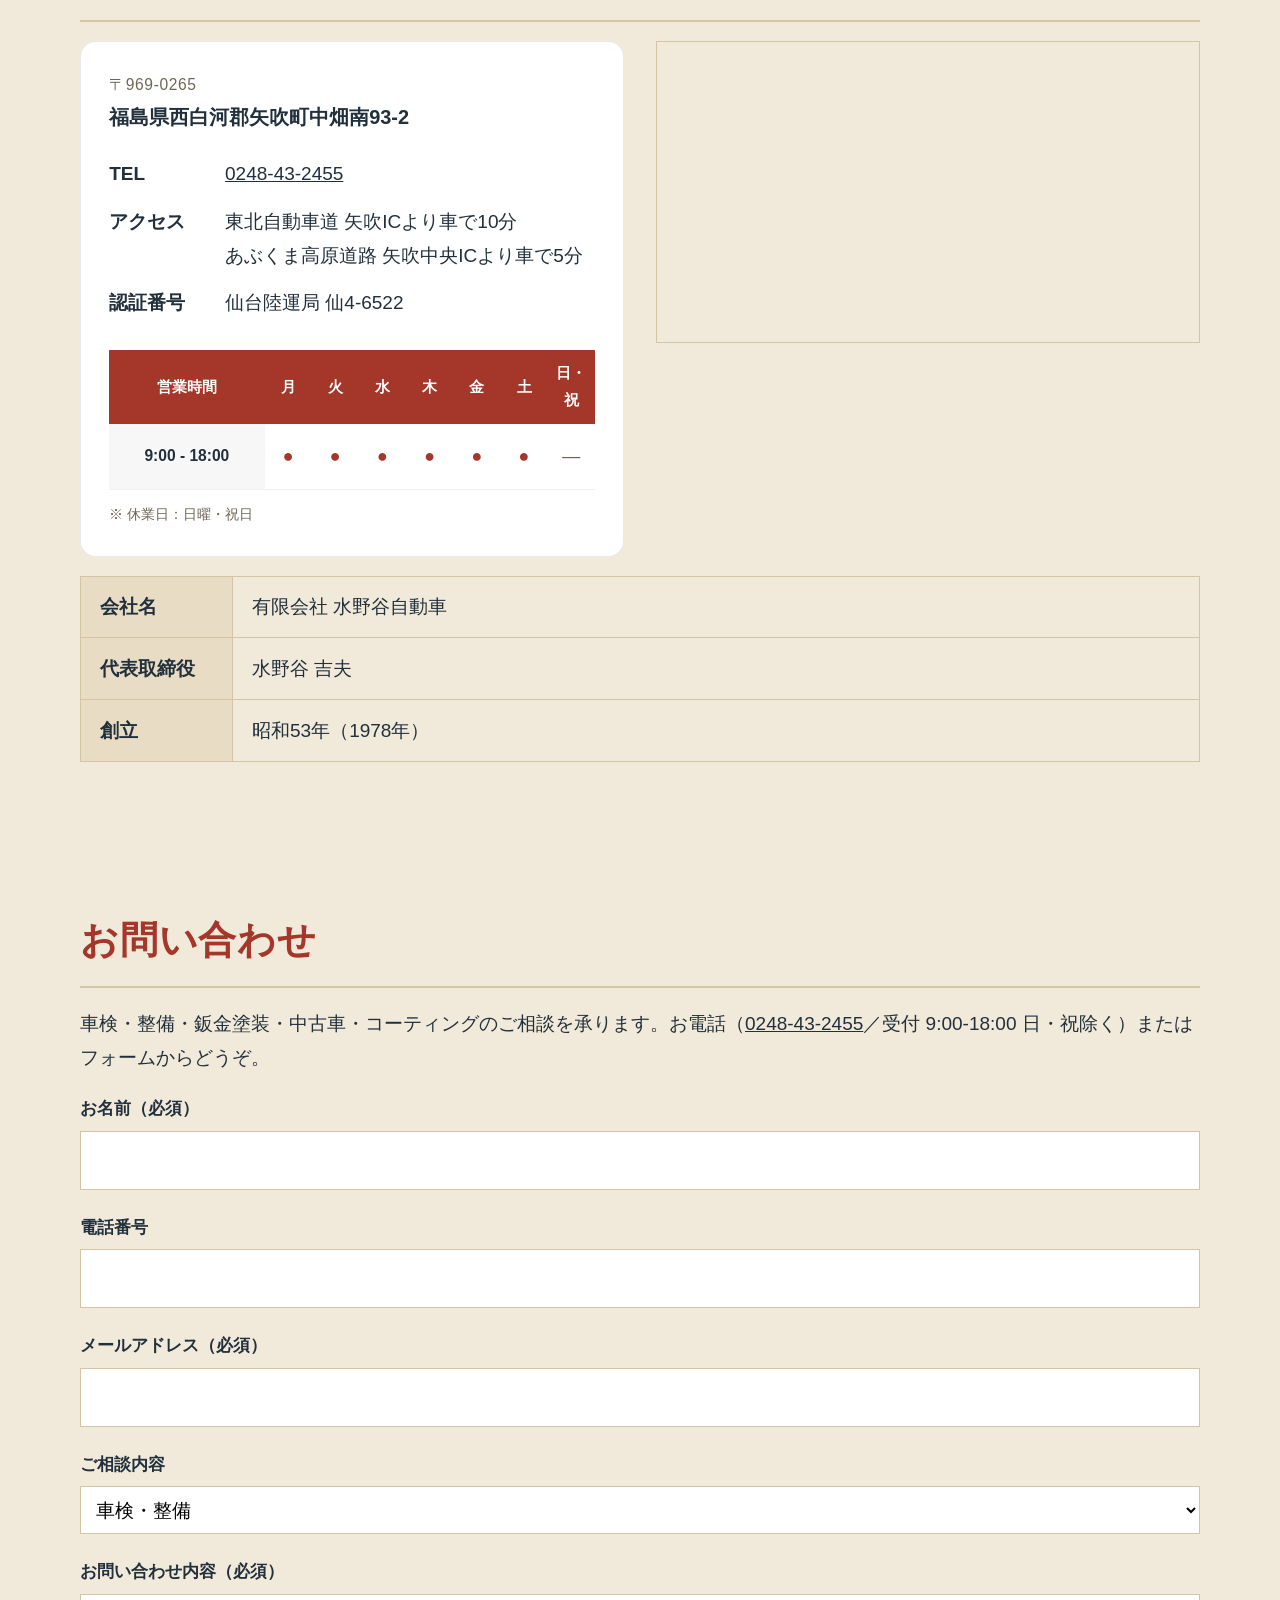
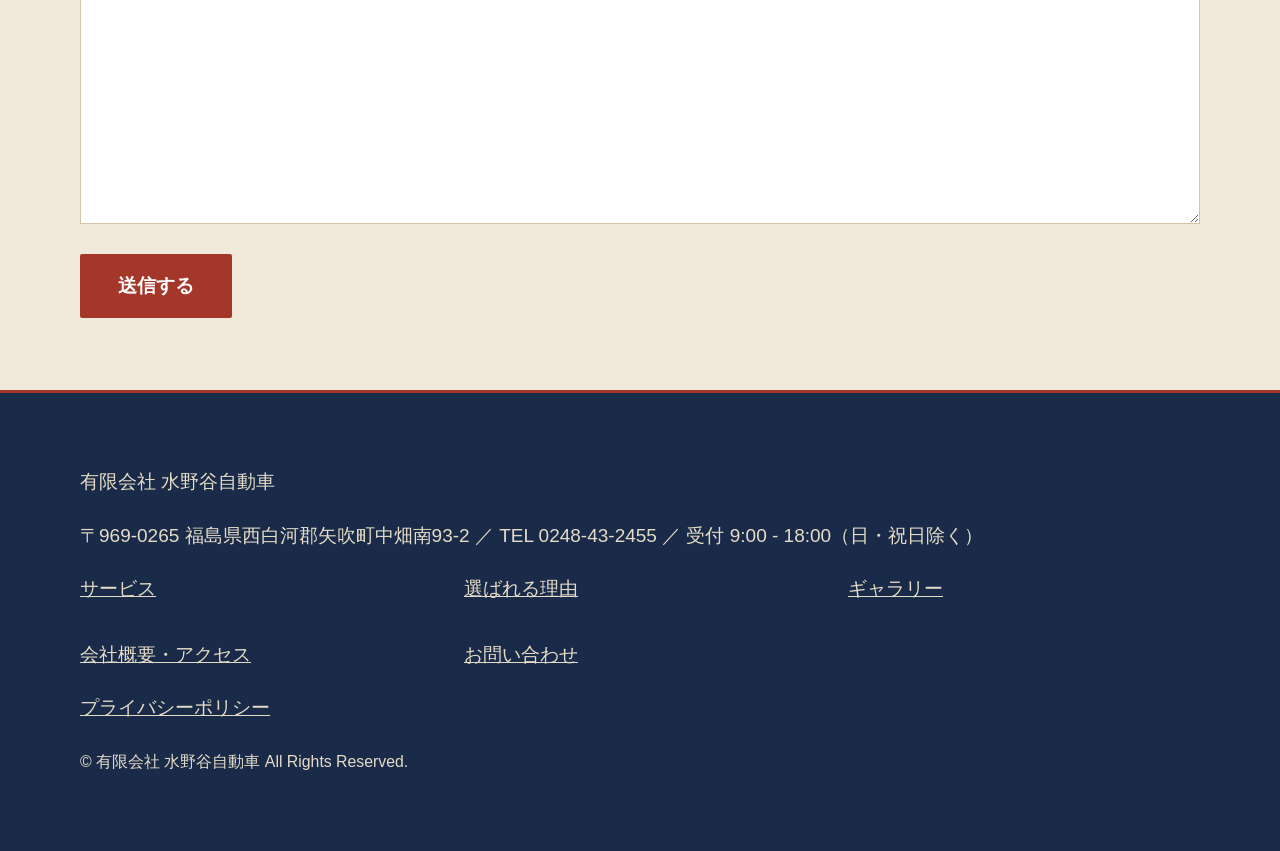
==== commit ef290914: "ヒーローのボタンを2つとも赤ベタ＋角丸に Co-Authored-By: Claude Opus 5 <noreply@anthropic.com> Claude-Session: https://c" ====
--- a/onepage/index.html
+++ b/onepage/index.html
@@ -16,9 +16,9 @@
 <meta name="viewport" content="width=device-width, initial-scale=1">
 <title>有限会社 水野谷自動車 | 福島県矢吹町のクルマのかかりつけ工場 SINCE 1978</title>
 <meta name="description" content="福島県西白河郡矢吹町の有限会社 水野谷自動車。SINCE 1978、国指定認証工場（仙4-6522）。車検整備・鈑金塗装・中古車販売・ボディーコーティングまで、クルマのことをまるごとお任せください。">
-<link rel="stylesheet" href="assets/css/structure.css?v=1817312755">
-<script>(function(){var p=new URLSearchParams(location.search);var s;try{s=localStorage.getItem('mizTheme')}catch(e){}var t=((p.get('theme')||s||'A')+'').toUpperCase();if(t!=='B')t='A';document.documentElement.setAttribute('data-theme',t);document.write('<link id="theme-css" rel="stylesheet" href="assets/css/tokens-'+t+'.css?v=1817312755">');})();</script>
-<noscript><link rel="stylesheet" href="assets/css/tokens-A.css?v=1817312755"></noscript>
+<link rel="stylesheet" href="assets/css/structure.css?v=1820136226">
+<script>(function(){var p=new URLSearchParams(location.search);var s;try{s=localStorage.getItem('mizTheme')}catch(e){}var t=((p.get('theme')||s||'A')+'').toUpperCase();if(t!=='B')t='A';document.documentElement.setAttribute('data-theme',t);document.write('<link id="theme-css" rel="stylesheet" href="assets/css/tokens-'+t+'.css?v=1820136226">');})();</script>
+<noscript><link rel="stylesheet" href="assets/css/tokens-A.css?v=1820136226"></noscript>
 <link rel="icon" href="assets/img/favicon.svg" type="image/svg+xml">
 <link rel="canonical" href="https://bunchan-groobeat.github.io/mizunoya-hp/">
 <meta property="og:type" content="website">
@@ -318,6 +318,6 @@
 
 <a class="floating-tel" href="tel:0248-43-2455">お電話はこちら 0248-43-2455</a>
 <a class="return-top" href="#top" aria-label="ページ上部へ戻る">↑</a>
-<script src="assets/js/site.js?v=1817312755"></script>
+<script src="assets/js/site.js?v=1820136226"></script>
 </body>
 </html>
--- a/onepage/assets/css/structure.css
+++ b/onepage/assets/css/structure.css
@@ -396,26 +396,34 @@
      どちらも白文字とのコントラストは4.5:1以上（AA相当）を満たす値。
    ★トレードオフ＝参考サイトから借りた「⑤アクセント色を使わない（無彩色で通す）」からは外れる。
      ただし本サイトはロゴ・ヘッダー下線・見出しに既に赤を使っており、ヒーローだけが無彩色だった。 */
-:root[data-theme] .hero--full.btn-v3 .hero-actions .btn-tel{
+/* ★2026-08-13 社長指示「上段のお問い合わせも赤ベタで。２つとも四角枠角丸」
+     ＝電話・問い合わせの**両方**を赤ベタにし、角を丸める。
+   ★元の指定は `border-radius:0`（角なし）だったのでここで上書きする。
+   ★2つが同じ色になるため、見分けは**矢印の有無**が担う＝
+     問い合わせ（ページ内を移動する）には「→」を残し、電話（発信する）には付けない。 */
+:root[data-theme] .hero--full.btn-v3 .hero-actions .btn-tel,
+:root[data-theme] .hero--full.btn-v3 .hero-actions .btn-link{
   background:var(--color-accent);
   background-color:var(--color-accent);
   color:#fff;
   border-color:var(--color-accent);
+  border-radius:10px;
   font-weight:700;
   white-space:nowrap;          /* ★電話番号を割らせない（v2と同じ） */
 }
 :root[data-theme] .hero--full.btn-v3 .hero-actions .btn-tel::after{ content:none; }
 :root[data-theme] .hero--full.btn-v3 .hero-actions .btn-tel:hover,
-:root[data-theme] .hero--full.btn-v3 .hero-actions .btn-tel:focus-visible{
+:root[data-theme] .hero--full.btn-v3 .hero-actions .btn-tel:focus-visible,
+:root[data-theme] .hero--full.btn-v3 .hero-actions .btn-link:hover,
+:root[data-theme] .hero--full.btn-v3 .hero-actions .btn-link:focus-visible{
   /* 暗くするのではなく少し明るくする＝写真の上では暗くすると沈んで「押せない」ように見えるため */
   filter:brightness(1.12);
   border-color:var(--color-accent);
-}
-:root[data-theme] .hero--full.btn-v3 .hero-actions .btn-link{
-  border-color:rgba(255,255,255,.5);
+  background-color:var(--color-accent);
 }
 @media (max-width:768px){
-  :root[data-theme] .hero--full.btn-v3 .hero-actions .btn-tel{
+  :root[data-theme] .hero--full.btn-v3 .hero-actions .btn-tel,
+  :root[data-theme] .hero--full.btn-v3 .hero-actions .btn-link{
     justify-content:center;
     font-size:.95rem;
     letter-spacing:.02em;
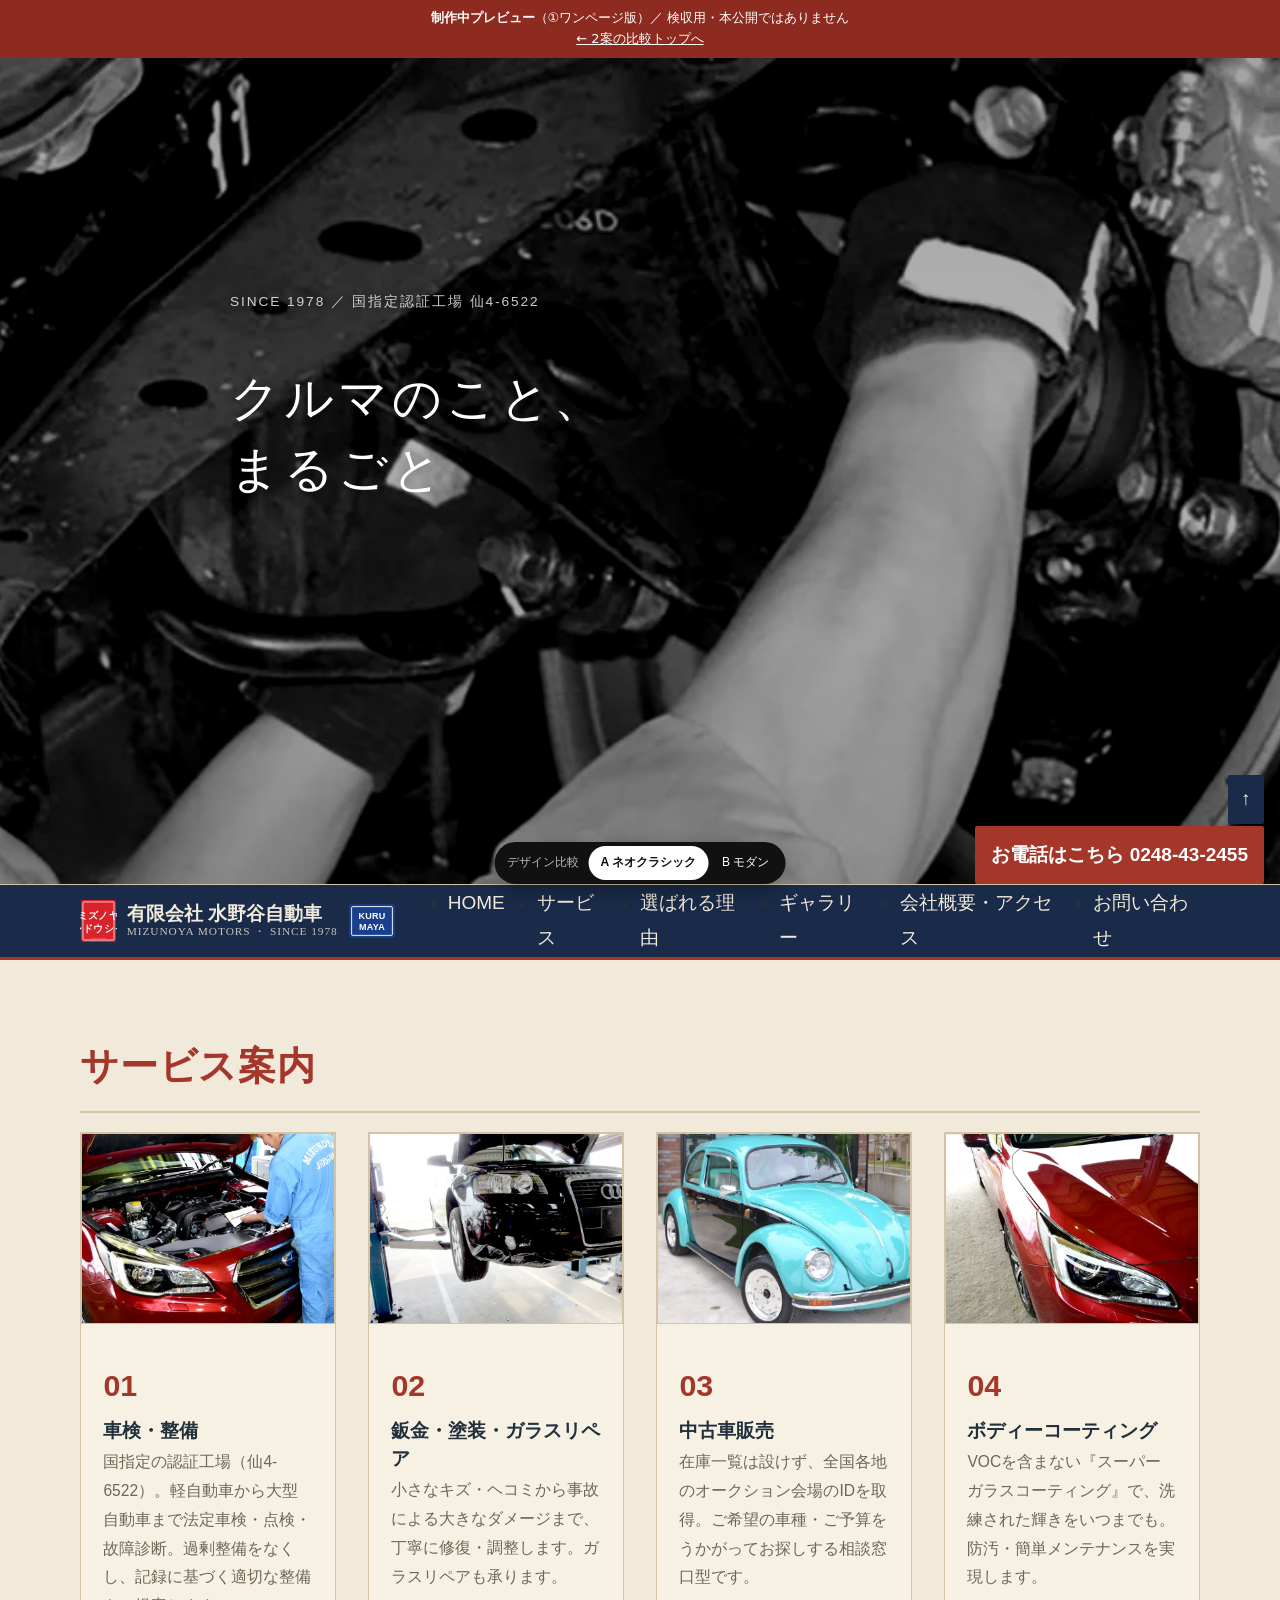
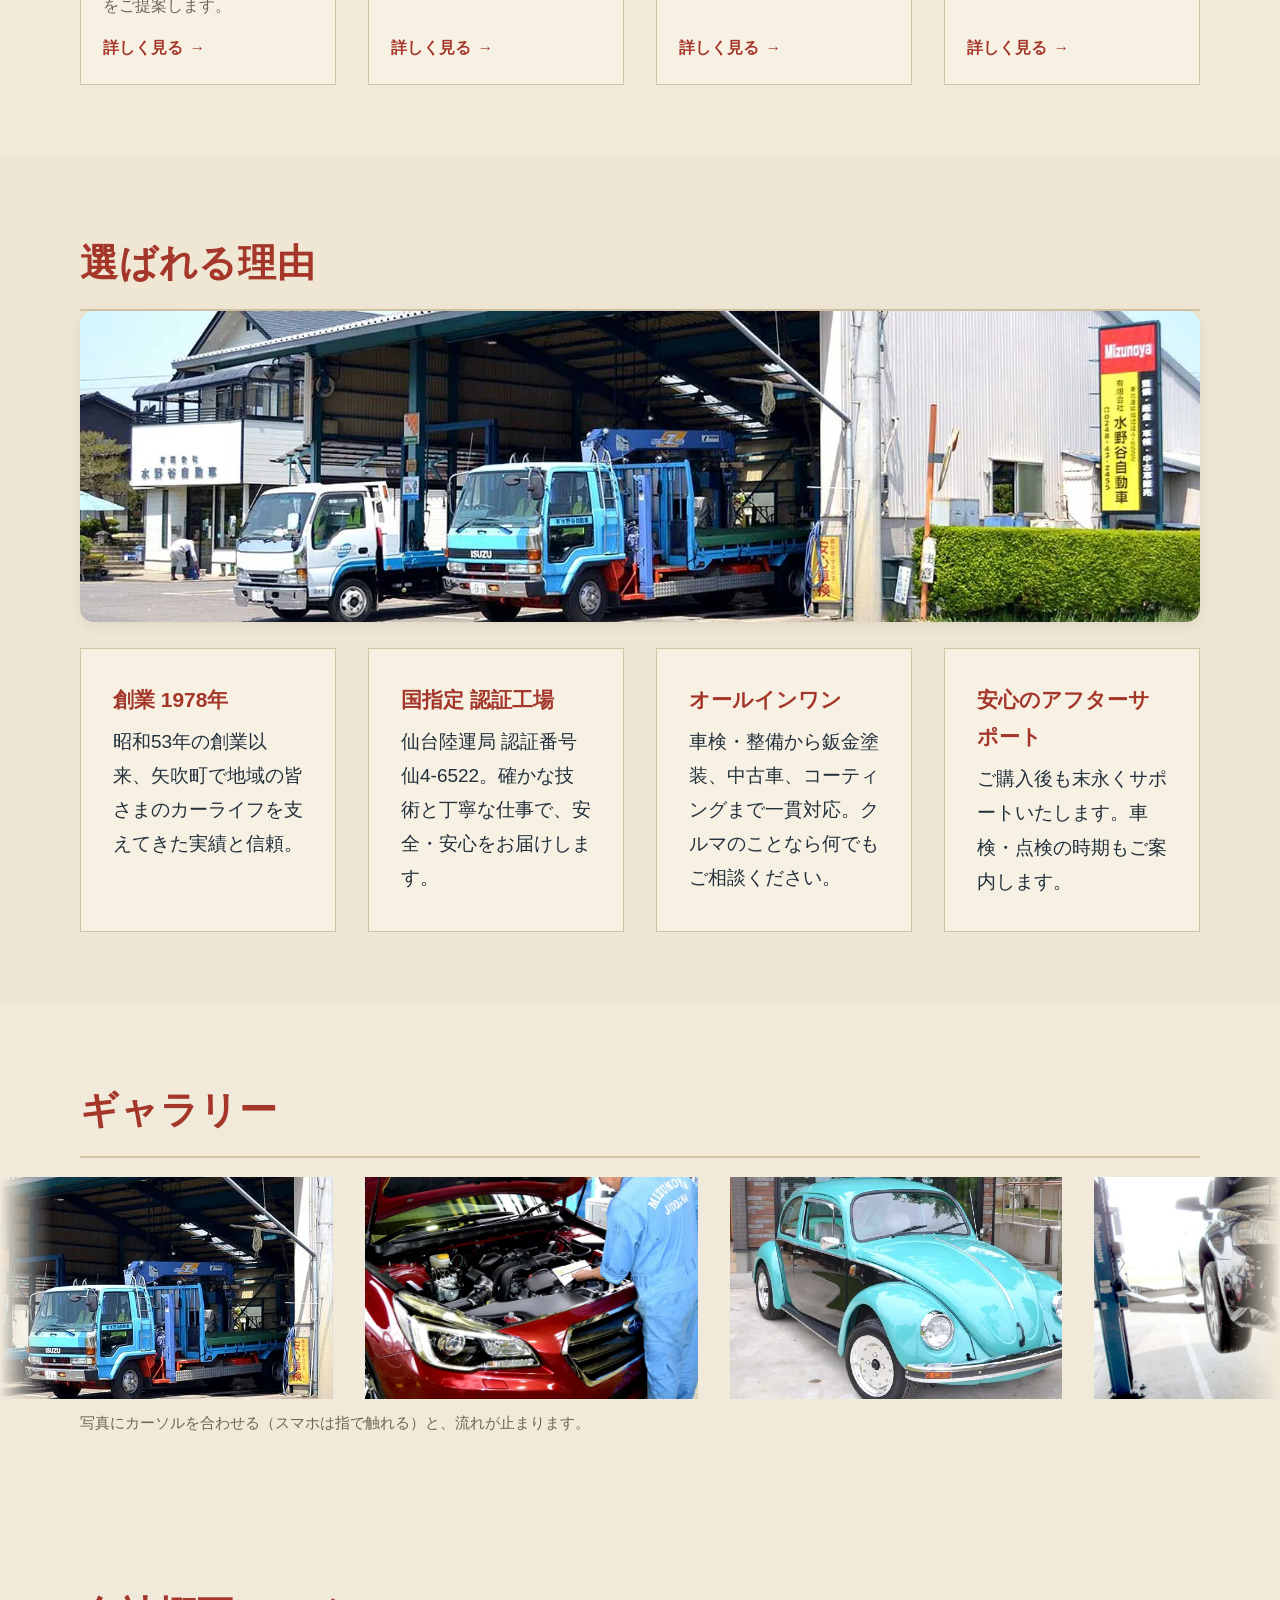
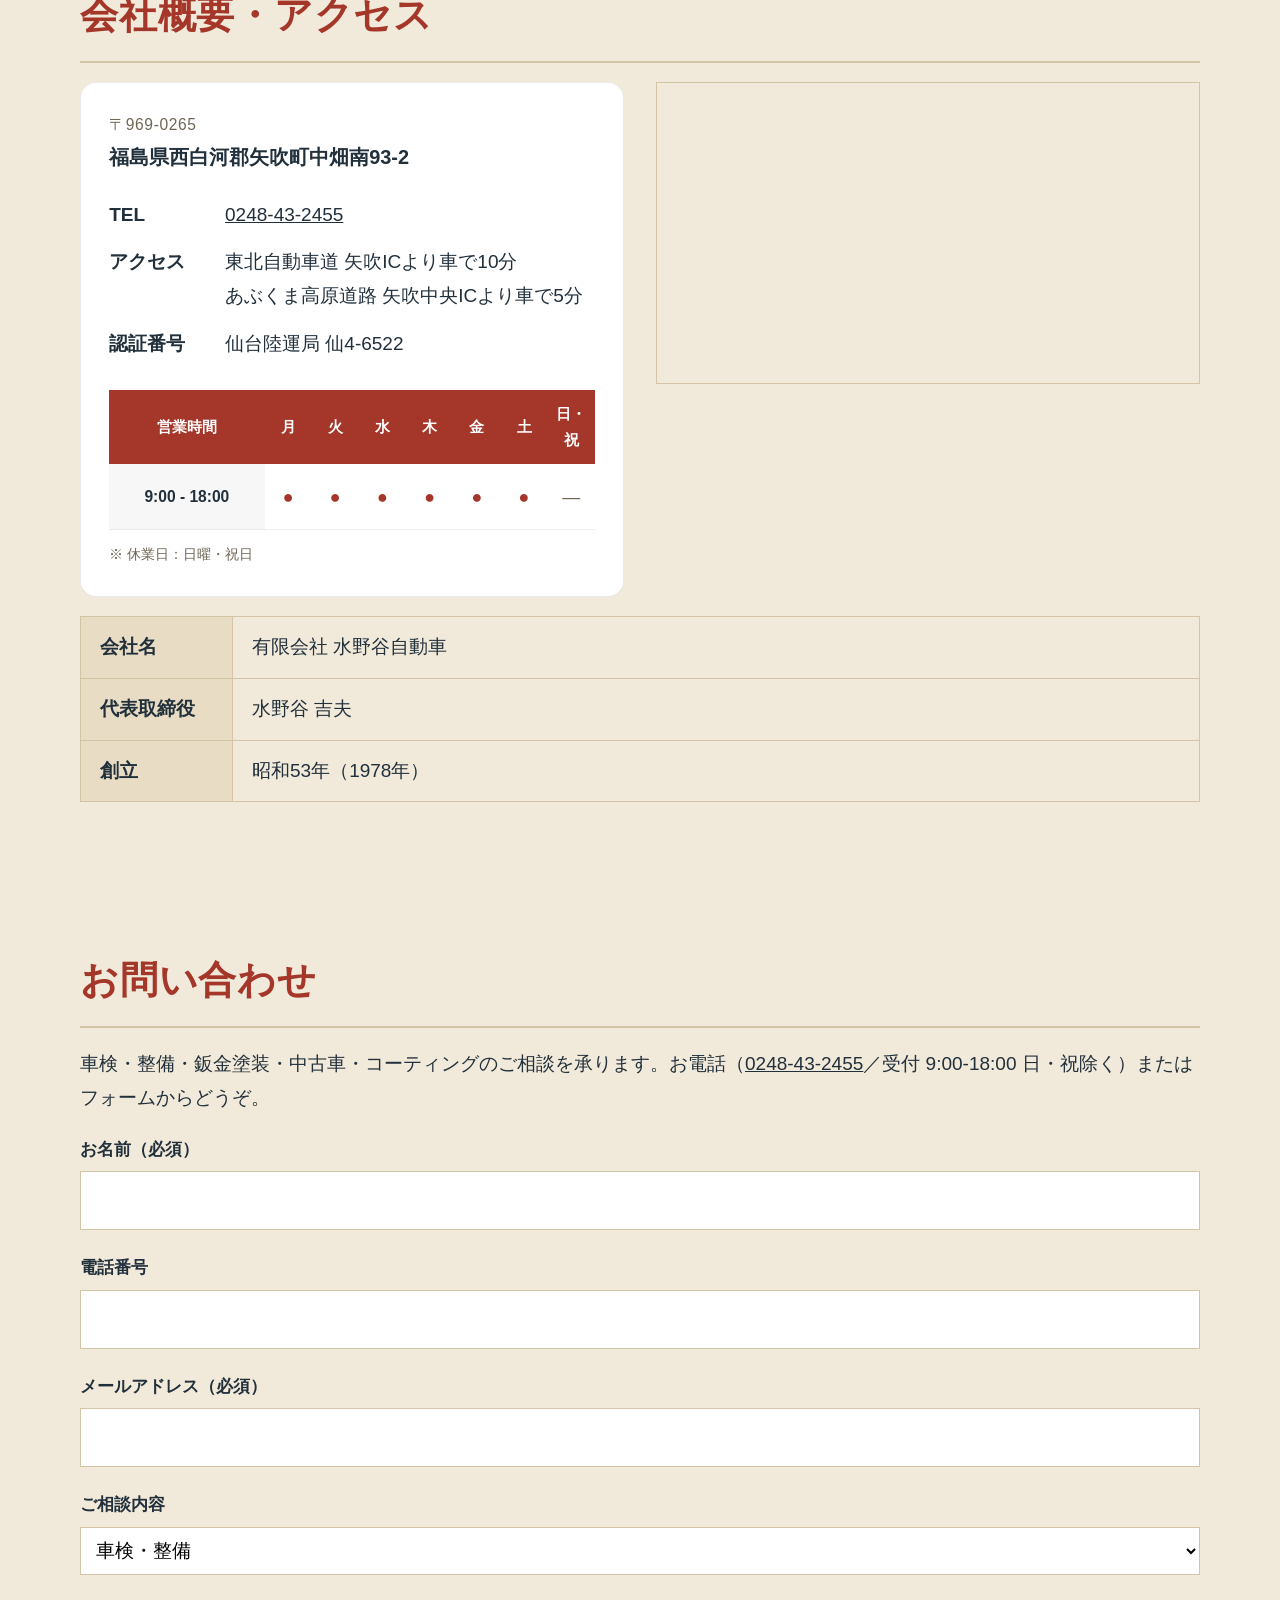
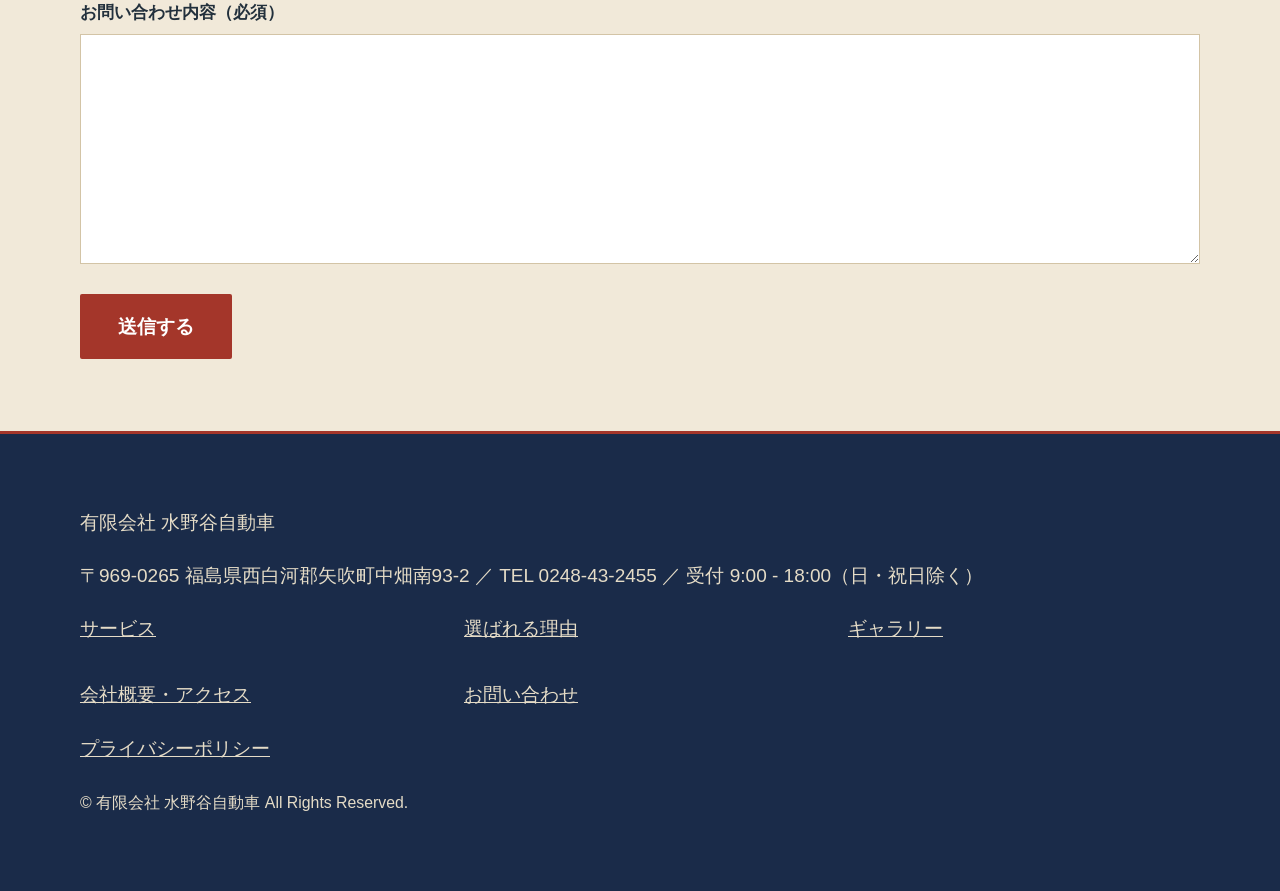
==== commit 2b907eb7: "サービスカードを下層ページへのリンクに(3ページの孤立を解消) Co-Authored-By: Claude Opus 5 <noreply@anthropic.com> Claude-Session" ====
--- a/onepage/index.html
+++ b/onepage/index.html
@@ -16,9 +16,9 @@
 <meta name="viewport" content="width=device-width, initial-scale=1">
 <title>有限会社 水野谷自動車 | 福島県矢吹町のクルマのかかりつけ工場 SINCE 1978</title>
 <meta name="description" content="福島県西白河郡矢吹町の有限会社 水野谷自動車。SINCE 1978、国指定認証工場（仙4-6522）。車検整備・鈑金塗装・中古車販売・ボディーコーティングまで、クルマのことをまるごとお任せください。">
-<link rel="stylesheet" href="assets/css/structure.css?v=1820136226">
-<script>(function(){var p=new URLSearchParams(location.search);var s;try{s=localStorage.getItem('mizTheme')}catch(e){}var t=((p.get('theme')||s||'A')+'').toUpperCase();if(t!=='B')t='A';document.documentElement.setAttribute('data-theme',t);document.write('<link id="theme-css" rel="stylesheet" href="assets/css/tokens-'+t+'.css?v=1820136226">');})();</script>
-<noscript><link rel="stylesheet" href="assets/css/tokens-A.css?v=1820136226"></noscript>
+<link rel="stylesheet" href="assets/css/structure.css?v=1820543623">
+<script>(function(){var p=new URLSearchParams(location.search);var s;try{s=localStorage.getItem('mizTheme')}catch(e){}var t=((p.get('theme')||s||'A')+'').toUpperCase();if(t!=='B')t='A';document.documentElement.setAttribute('data-theme',t);document.write('<link id="theme-css" rel="stylesheet" href="assets/css/tokens-'+t+'.css?v=1820543623">');})();</script>
+<noscript><link rel="stylesheet" href="assets/css/tokens-A.css?v=1820543623"></noscript>
 <link rel="icon" href="assets/img/favicon.svg" type="image/svg+xml">
 <link rel="canonical" href="https://bunchan-groobeat.github.io/mizunoya-hp/">
 <meta property="og:type" content="website">
@@ -145,18 +145,31 @@
       <h2 id="service-title">サービス案内</h2>
       <!-- ★2026-08-10 社長指示：サービス案内を横1列に4つ並べる（旧: cols-2 で2×2） -->
       <ul class="grid cols-4 svc-list">
-        <li class="svc-item"><img class="card-media" src="assets/img/catch-maintenance.webp" alt="MIZUNOYA制服のスタッフによる車検整備" loading="lazy" width="600" height="400">
+        <!-- ★2026-08-13：カード全体を下層ページへのリンクにした（社長「車検のとこ押すと詳細ページにとぶのか？」）。
+             🔴それまでカードに <a> が1つも無く、**鈑金・塗装／中古車販売／コーティングの3ページは
+               トップから到達不能だった**（ナビにあるのは maintenance.html だけ）。
+             ★下層構成なのだから、サービスカードそのものが各ページの入口であるべき。
+             ★スマホには hover が無いので「詳しく見る →」を明示して押せると分かるようにしている。 -->
+        <li class="svc-item"><a class="svc-link" href="#service">
+          <img class="card-media" src="assets/img/catch-maintenance.webp" alt="MIZUNOYA制服のスタッフによる車検整備" loading="lazy" width="600" height="400">
           <div class="svc-body"><span class="card-no">01</span><span class="card-title">車検・整備</span>
-            <p class="card-text">国指定の認証工場（仙4-6522）。軽自動車から大型自動車まで法定車検・点検・故障診断。過剰整備をなくし、記録に基づく適切な整備をご提案します。</p></div></li>
-        <li class="svc-item"><img class="card-media" src="assets/img/catch-repair.webp" alt="リフト上での鈑金・塗装作業" loading="lazy" width="600" height="400">
+            <p class="card-text">国指定の認証工場（仙4-6522）。軽自動車から大型自動車まで法定車検・点検・故障診断。過剰整備をなくし、記録に基づく適切な整備をご提案します。</p>
+            <span class="card-more">詳しく見る</span></div></a></li>
+        <li class="svc-item"><a class="svc-link" href="#service">
+          <img class="card-media" src="assets/img/catch-repair.webp" alt="リフト上での鈑金・塗装作業" loading="lazy" width="600" height="400">
           <div class="svc-body"><span class="card-no">02</span><span class="card-title">鈑金・塗装・ガラスリペア</span>
-            <p class="card-text">小さなキズ・ヘコミから事故による大きなダメージまで、丁寧に修復・調整します。ガラスリペアも承ります。</p></div></li>
-        <li class="svc-item"><img class="card-media" src="assets/img/mv3.webp" alt="復元されたクラシックカー（中古車）" loading="lazy" width="600" height="400">
+            <p class="card-text">小さなキズ・ヘコミから事故による大きなダメージまで、丁寧に修復・調整します。ガラスリペアも承ります。</p>
+            <span class="card-more">詳しく見る</span></div></a></li>
+        <li class="svc-item"><a class="svc-link" href="#service">
+          <img class="card-media" src="assets/img/mv3.webp" alt="復元されたクラシックカー（中古車）" loading="lazy" width="600" height="400">
           <div class="svc-body"><span class="card-no">03</span><span class="card-title">中古車販売</span>
-            <p class="card-text">在庫一覧は設けず、全国各地のオークション会場のIDを取得。ご希望の車種・ご予算をうかがってお探しする相談窓口型です。</p></div></li>
-        <li class="svc-item"><img class="card-media" src="assets/img/catch-coating.webp" alt="ボディーコーティングによる艶" loading="lazy" width="600" height="400">
+            <p class="card-text">在庫一覧は設けず、全国各地のオークション会場のIDを取得。ご希望の車種・ご予算をうかがってお探しする相談窓口型です。</p>
+            <span class="card-more">詳しく見る</span></div></a></li>
+        <li class="svc-item"><a class="svc-link" href="#service">
+          <img class="card-media" src="assets/img/catch-coating.webp" alt="ボディーコーティングによる艶" loading="lazy" width="600" height="400">
           <div class="svc-body"><span class="card-no">04</span><span class="card-title">ボディーコーティング</span>
-            <p class="card-text">VOCを含まない『スーパーガラスコーティング』で、洗練された輝きをいつまでも。防汚・簡単メンテナンスを実現します。</p></div></li>
+            <p class="card-text">VOCを含まない『スーパーガラスコーティング』で、洗練された輝きをいつまでも。防汚・簡単メンテナンスを実現します。</p>
+            <span class="card-more">詳しく見る</span></div></a></li>
       </ul>
     </div>
   </section>
@@ -318,6 +331,6 @@
 
 <a class="floating-tel" href="tel:0248-43-2455">お電話はこちら 0248-43-2455</a>
 <a class="return-top" href="#top" aria-label="ページ上部へ戻る">↑</a>
-<script src="assets/js/site.js?v=1820136226"></script>
+<script src="assets/js/site.js?v=1820543623"></script>
 </body>
 </html>
--- a/onepage/assets/css/structure.css
+++ b/onepage/assets/css/structure.css
@@ -628,6 +628,39 @@
 .svc-body{ padding: var(--gap); }
 .svc-body .card-no,.svc-body .card-title{ display:block; }
 
+/* ---- カードごと下層ページへのリンクにする（★2026-08-13 社長指示） ----
+   ★カード全体が押せることが要点＝スマホで小さなテキストリンクを狙わせない。
+   ★`.svc-item` が縦並びのflexなので、リンクもflexにして高さいっぱいに広げる
+     （そうしないとカードの下部が押せない領域として残る）。 */
+.svc-link{
+  display:flex;
+  flex-direction:column;
+  height:100%;
+  text-decoration:none;
+  color:inherit;
+}
+:root[data-theme] .svc-link .svc-body{ display:flex; flex-direction:column; flex:1; }
+/* 「詳しく見る →」。★スマホには hover が無いので、押せることを文字で示す。
+   margin-top:auto でカードの高さが揃っても必ず最下部に来る。 */
+:root[data-theme] .card-more{
+  display:inline-flex;
+  align-items:center;
+  gap:.4em;
+  margin-top:auto;
+  padding-top:.8em;
+  color:var(--color-accent);
+  font-weight:700;
+  font-size:.82rem;
+}
+:root[data-theme] .card-more::after{ content:'→'; }
+/* 押せることが伝わる反応。transform は translateY のみ（横に動かすと端で横スクロールが出る） */
+.svc-link:hover .card-more,
+.svc-link:focus-visible .card-more{ text-decoration:underline; }
+:root[data-theme] .svc-link:hover .card-media{ opacity:.88; }
+.svc-link{ transition:transform .25s ease; }
+.svc-link:hover{ transform:translateY(-3px); }
+@media (prefers-reduced-motion: reduce){ .svc-link:hover{ transform:none; } }
+
 /* ★2026-08-10 社長指示：サービス案内を横1列4つに。
    4カラムにするとカード1枚が細くなる（1160pxのコンテナで1枚あたり約266px）ため、
    そのままだと文字が詰まって読みにくい。狭い幅向けに調整する。 */
